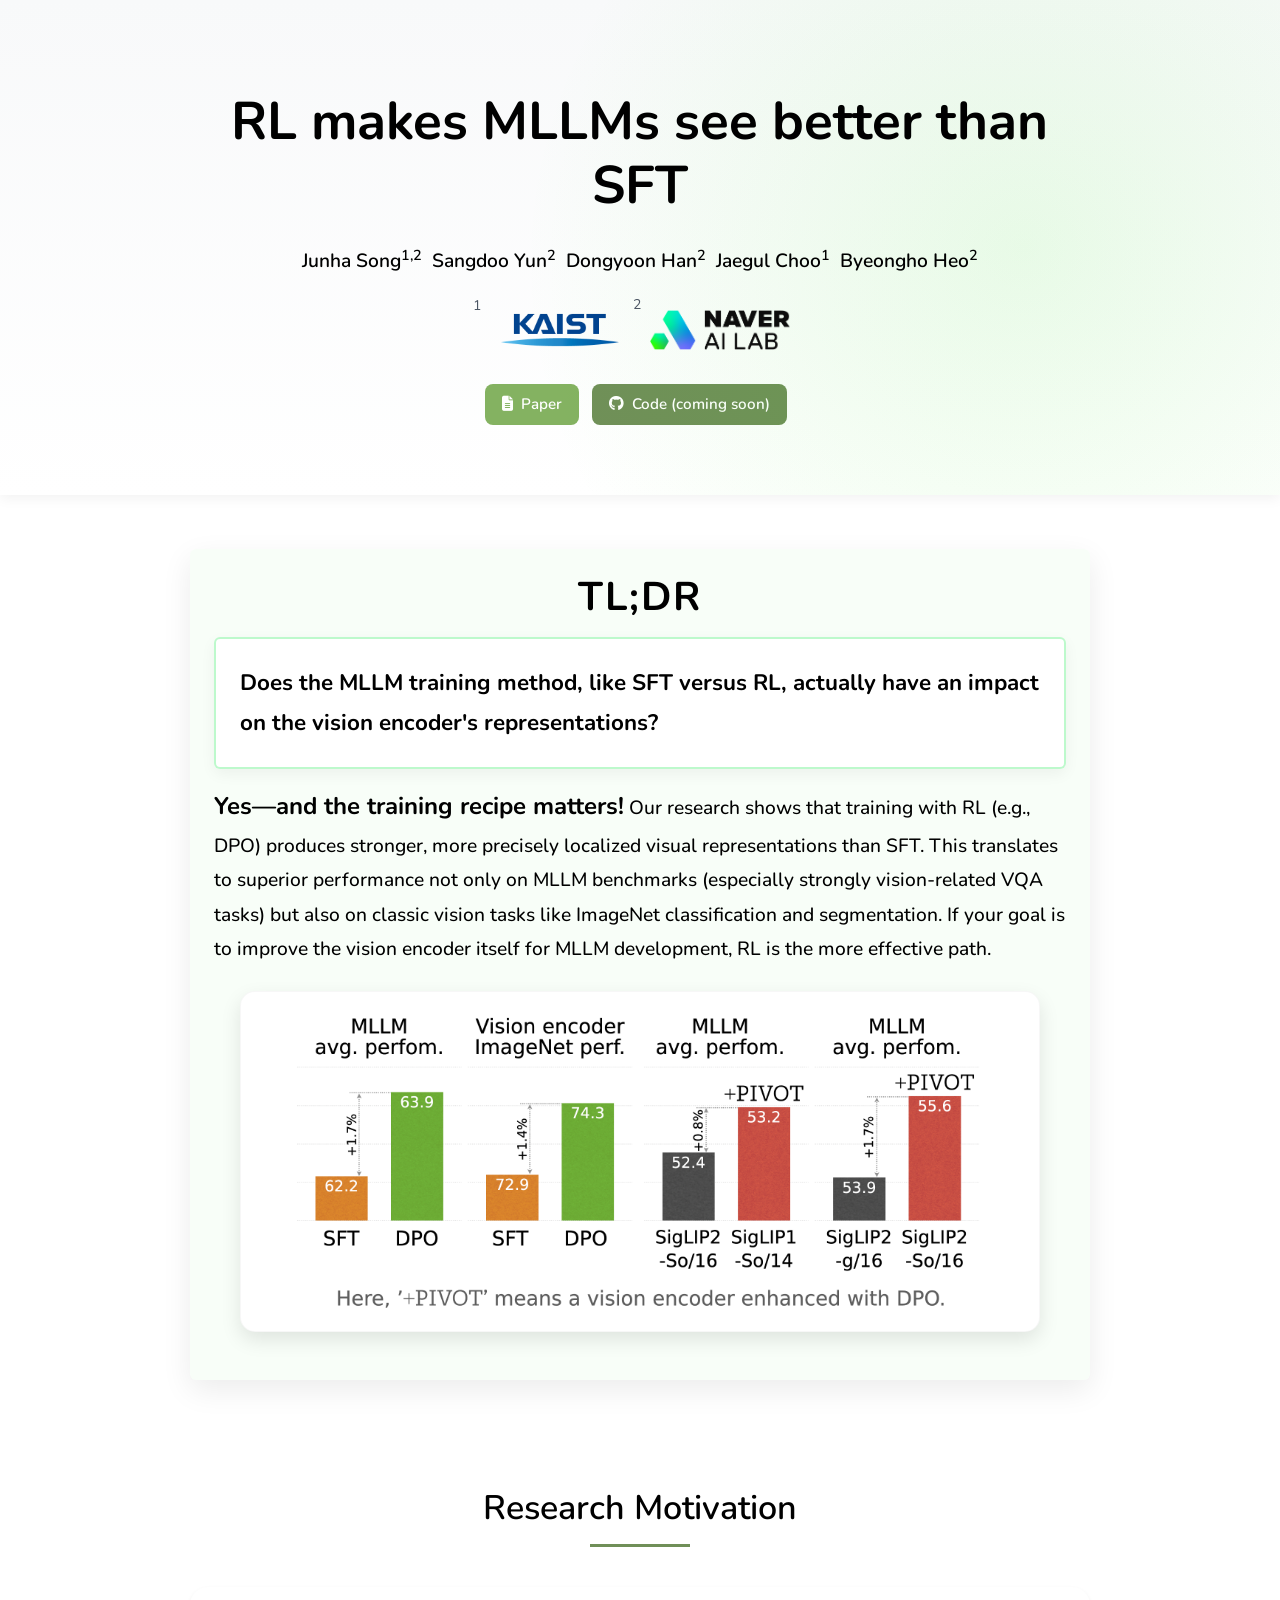
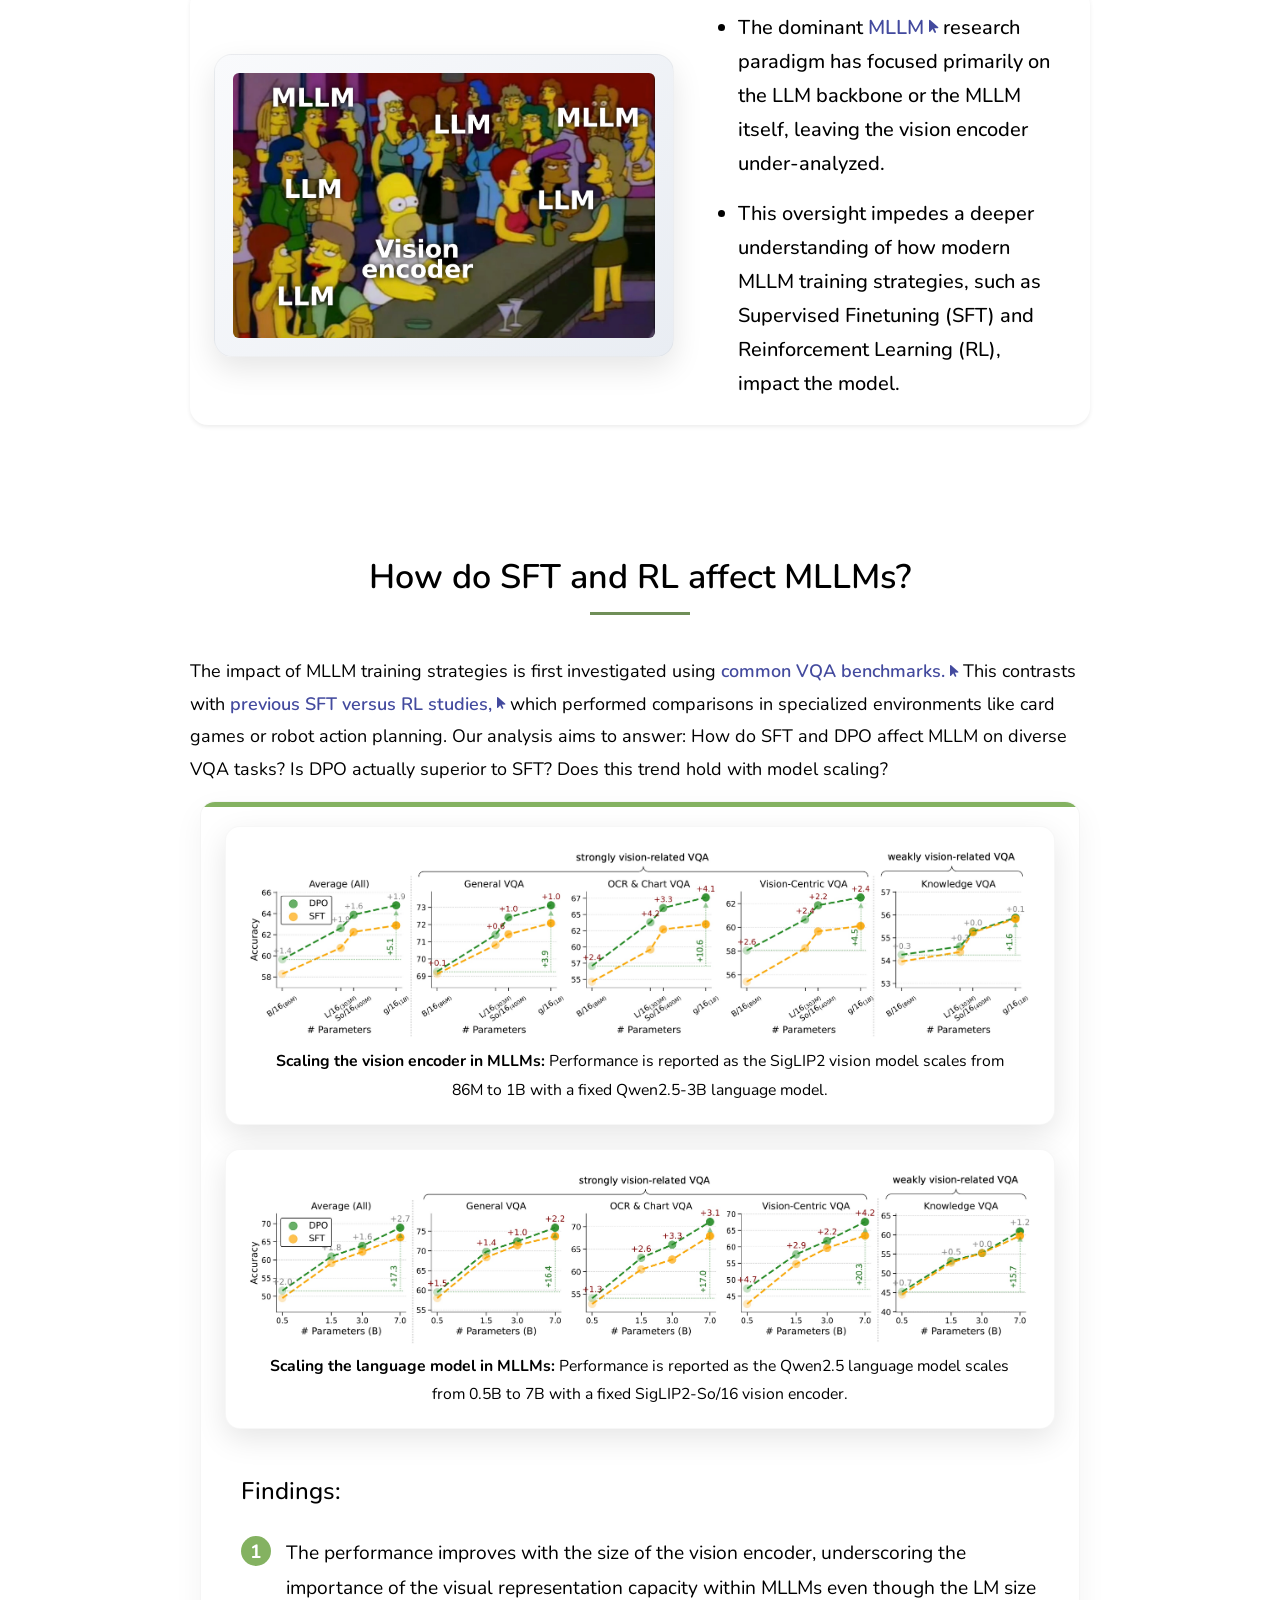
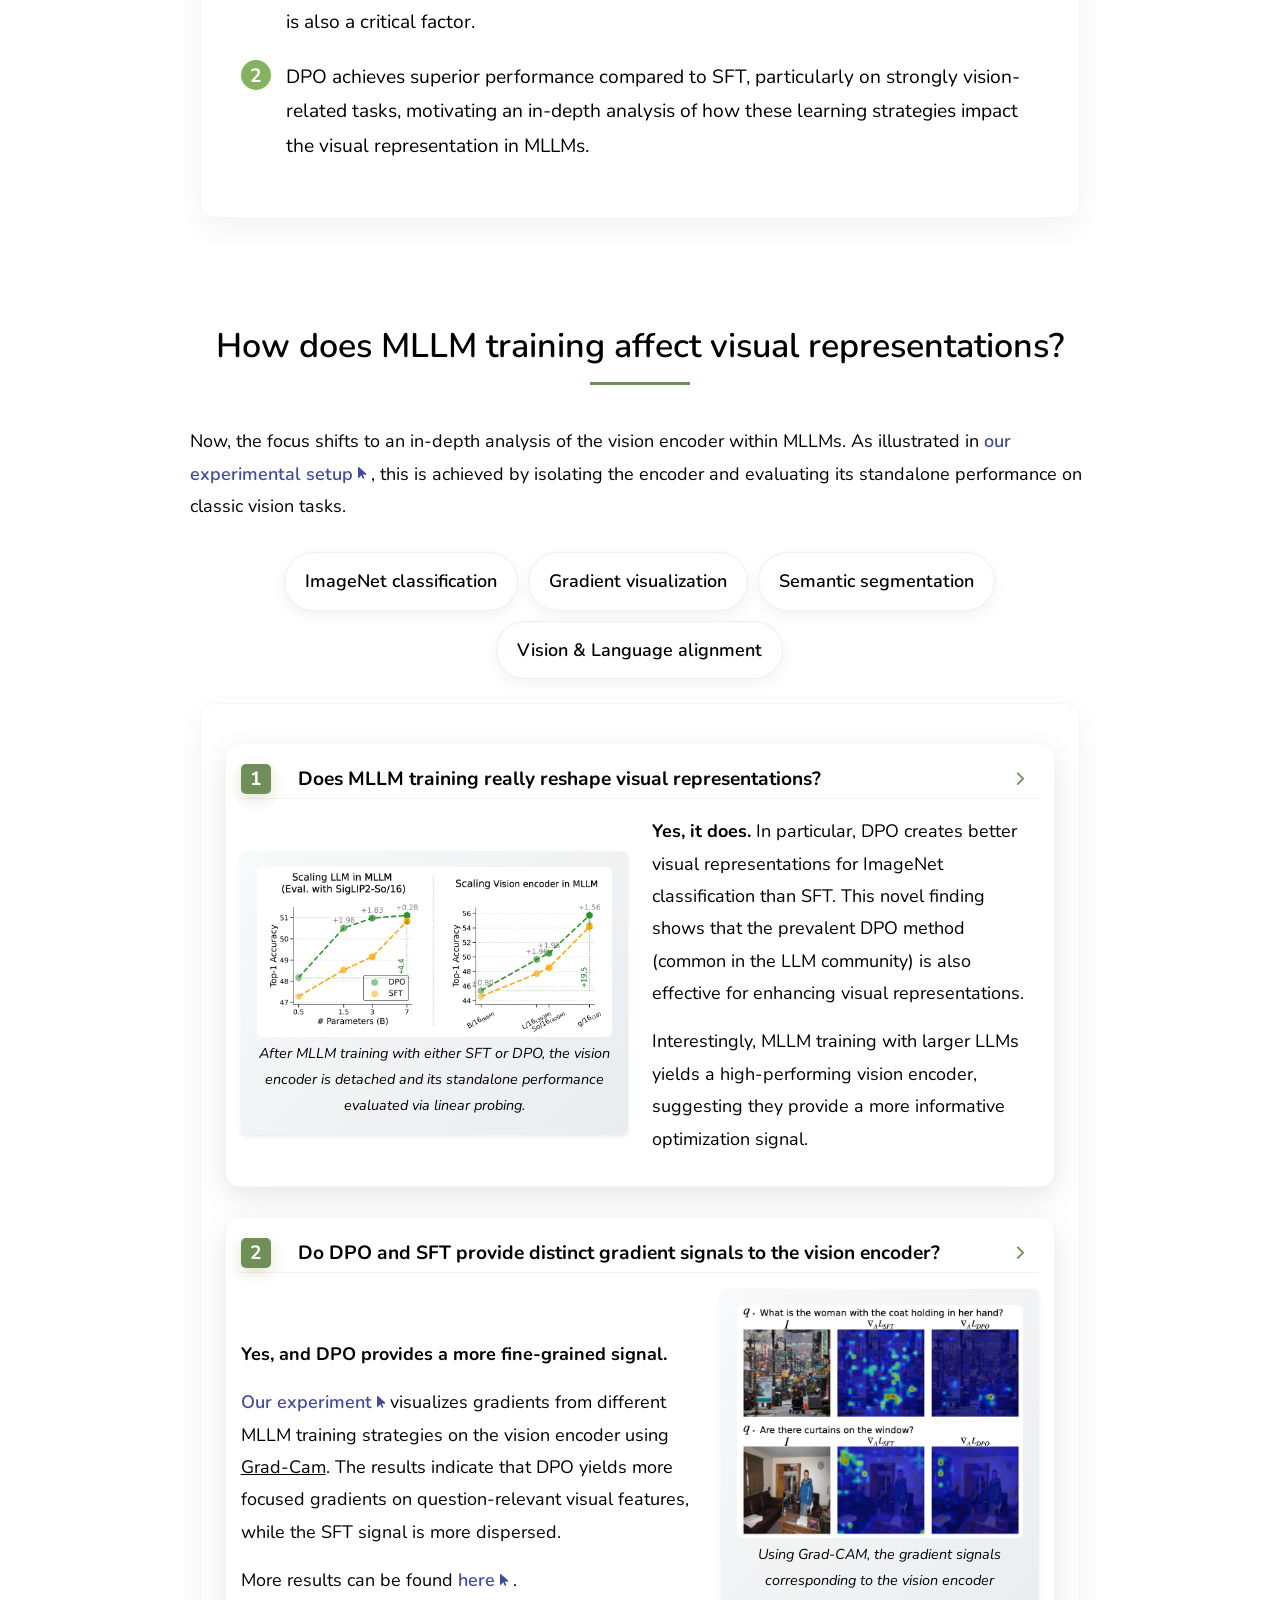
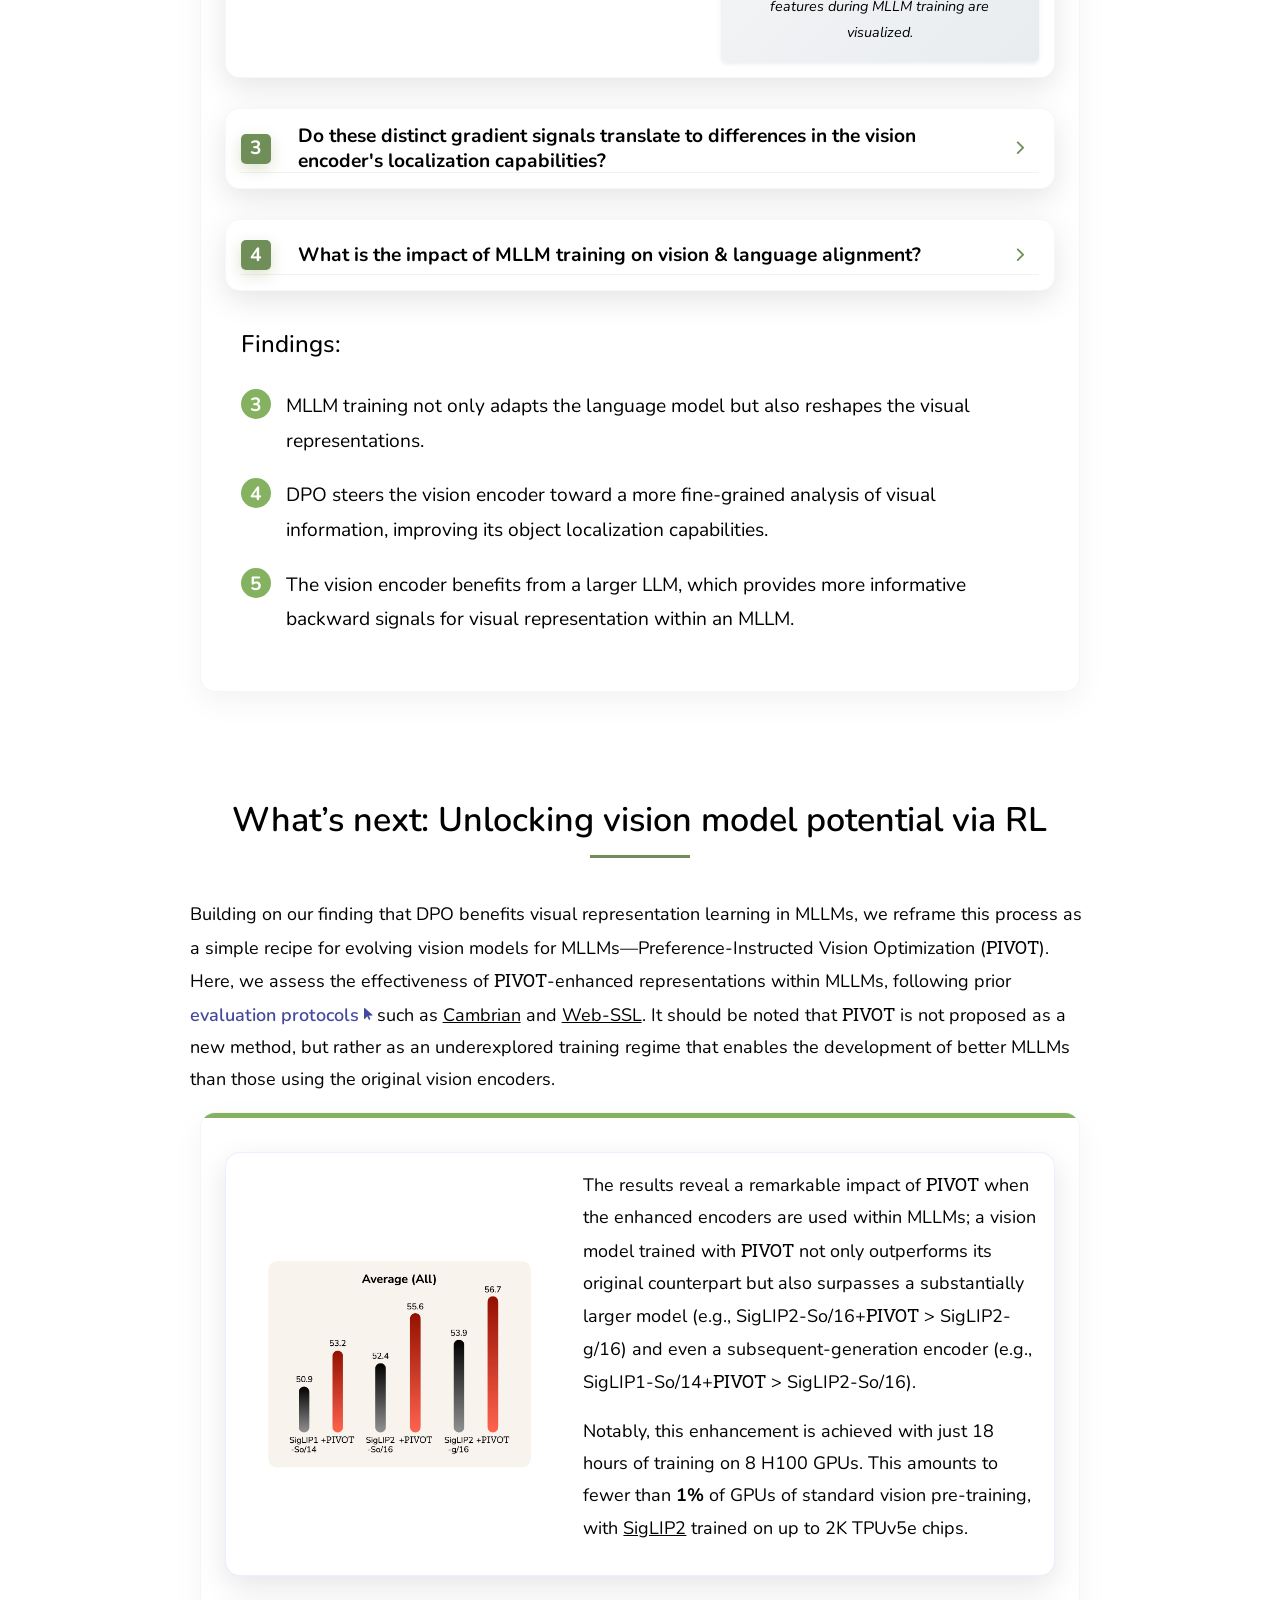
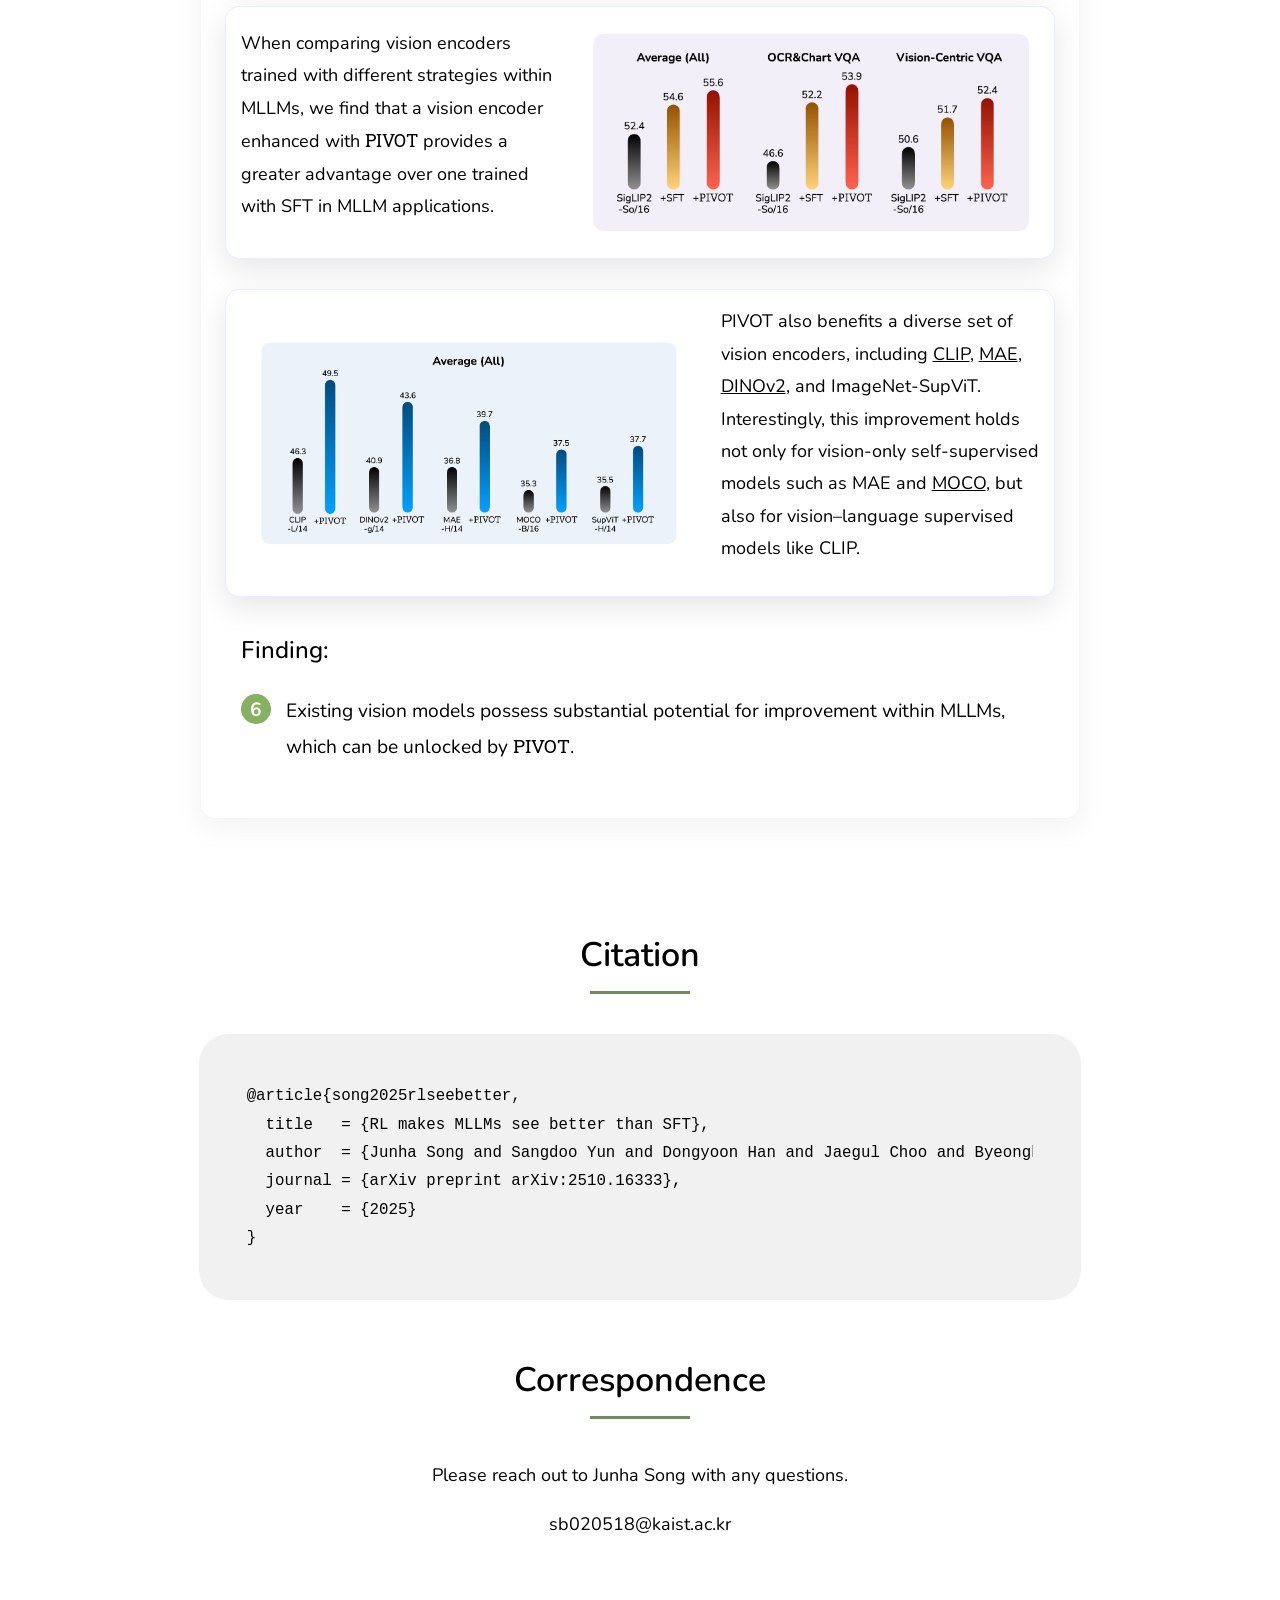
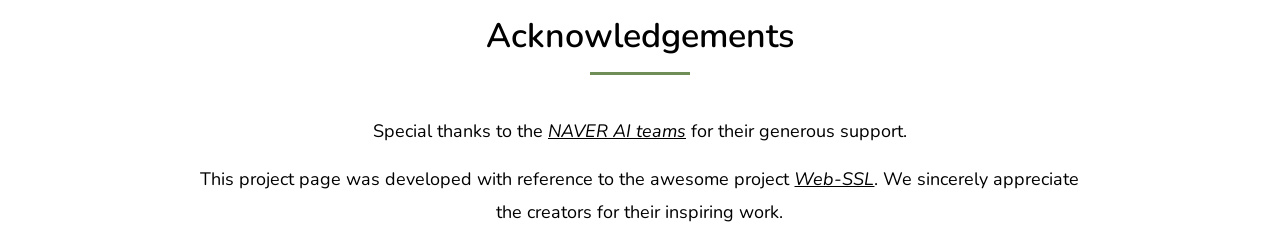
==== index.html @ eb3a2ae3 "edit tldr" ====
<!DOCTYPE html>
<html lang="en">
<head>
    <meta charset="UTF-8">
    <meta name="viewport" content="width=1200">
    <!-- For social media thumbnail preview -->
    <meta property="og:image" content="https://github.com/june-page/pivot/blob/main/assets/figures/simpsons.jpg?raw=true" />
    <title>RL makes MLLMs see better than SFT</title>
    <!-- Bootstrap CSS -->
    <!-- <link href="vendor/css/bootstrap.min.css" rel="stylesheet"> -->
    <link href="https://cdnjs.cloudflare.com/ajax/libs/bootstrap/5.3.2/css/bootstrap.min.css" rel="stylesheet">
    <!-- Font Awesome for icons -->
    <!-- <link href="vendor/css/all.min.css" rel="stylesheet"> -->
    <link href="https://cdnjs.cloudflare.com/ajax/libs/font-awesome/6.4.2/css/all.min.css" rel="stylesheet">
    <!-- Google Fonts - Nunito as Avenir Next alternative -->
    <link href="https://fonts.googleapis.com/css2?family=Nunito:wght@300;400;600;700&display=swap" rel="stylesheet">
    <link href="https://fonts.googleapis.com/css2?family=Roboto+Slab:wght@400;700&display=swap" rel="stylesheet">

    <!-- Custom CSS -->
    <link href="styles.css" rel="stylesheet">
    <link href="theme_neutral_light.css" rel="stylesheet">
    <!-- Add this line after your existing stylesheets -->
<!-- <link href="mobile-styles.css" rel="stylesheet"> -->
<link href="nav-pill-fix.css" rel="stylesheet">
</head>
<body>
    <!-- Navigation -->

<!-- @@@@@@@@@@@@@@@@@ HEAD @@@@@@@@@@@@@@@@@ -->
    <header class="header-section" id="overview">
        <div class="container">
            <div class="row">
                <div class="col-lg-11 mx-auto text-center" >
                    <h1 class="paper-title">RL makes MLLMs see better than SFT</h1>
                    <div class="author-line">
                        <span><a href="https://www.junha.page/p/about.html" class="author-link">Junha Song<sup>1,2</sup></a></span>
                        <span><a href="https://sangdooyun.github.io/" class="author-link">Sangdoo Yun<sup>2</sup></a></span>
                        <span><a href="https://sites.google.com/site/dyhan0920/" class="author-link">Dongyoon Han<sup>2</sup></a></span>
                        <span><a href="https://sites.google.com/site/jaegulchoo/" class="author-link">Jaegul Choo<sup>1</sup></a></span>
                        <span><a href="https://sites.google.com/view/byeongho-heo/home" class="author-link">Byeongho Heo<sup>2</sup></a></span>
                    </div>
                    <!-- <div class="equal-contribution mt-2">
                        <span><sup>†</sup>Project lead</span>
                        <span><sup>†</sup>Corresponding author</span>
                    </div> -->
                    <div class="institution-logos mt-4">
                        <div class="institution-logo-wrapper">
                            <img src="assets/logos/kaist.png" alt="KAIST" class="institution-logo">
                            <sup>1</sup>
                        </div>
                        <div class="institution-logo-wrapper">
                            <img src="assets/logos/naver.png" alt="NAVER AI Lav" class="institution-logo">
                            <sup>2</sup>
                        </div>
                    </div>
                    <!-- <div class="mt-4">
                    <div class="paper-subtitle">ICCV 2025 (Highlight)</div>
                    </div> -->
                    <div class="mt-4">
                        <a href="https://www.arxiv.org/abs/2510.16333/" class="btn primary-btn me-2"><i class="fas fa-file-alt me-2"></i>Paper</a>
                        <a href="https://june-page.github.io/pivot/" class="btn secondary-btn me-2"><i class="fab fa-github me-2"></i>Code (coming soon)</a>
                    </div>
                </div>
            </div>
        </div>
    </header>


    <!-- Main Content -->
    <main class="container">
        <!-- New TLDR Section -->

<!-- @@@@@@@@@@@@@@@@@ TLDR @@@@@@@@@@@@@@@@@ -->
<section class="row" id="tldr">
    <div class="col-lg-11 mx-auto">
        <div class="tldr-box p-4 rounded mb-5 mt-4" style="background-color: rgba(112, 237, 119, 0.05); box-shadow: 0 10px 30px rgba(0, 0, 0, 0.08);">
            <h2 class="mb-3 text-center" style="color: var(--primary-color); font-size: 2.5rem; font-weight: 700; text-transform: uppercase; letter-spacing: 2px;">TL;DR</h2>
                <div class="row mb-2">
                    <div class="col-md-12">
                        <div class="p-4 mb-2 rounded" style="background-color: rgba(255, 255, 255, 0.9); border: 2px solid rgba(37, 235, 86, 0.3); box-shadow: 0 5px 15px rgba(0, 0, 0, 0.05);">
                            <p class="lead fw-bold mb-0" style="color: var(--primary-color); font-size: 1.4rem; text-align: left;">
                                Does the MLLM training method, like SFT versus RL, actually have an impact on the vision encoder's representations?
                                <!-- Does MLLM training reshape the vision encoder’s representation? Which is more effective: DPO or SFT? -->
                            </p>
                        </div>
                    </div>
                </div>
                
                <div class="row mb-4">
                    <div class="col-lg-12">
                        
                        <p class="mb-4 lead" style="font-size: 1.2rem; font-weight: 500; text-align: left;"><strong>Yes—and the training recipe matters!</strong> Our research shows that training with RL (e.g., DPO) produces stronger, more precisely localized visual representations than SFT. This translates to superior performance not only on MLLM benchmarks (especially strongly vision-related VQA tasks) but also on classic vision tasks like ImageNet classification and segmentation. If your goal is to improve the vision encoder itself for MLLM development, RL is the more effective path.</p>
                        <div class="figure-container mb-0 mx-auto" style="box-shadow: 0 8px 20px rgba(0, 0, 0, 0.1); max-width: 800px;">
                            <img src="assets/figures/tldr.png" alt="rl-makes-mllms-see-better" class="img-fluid rounded">
                        </div>
                    </div>
                </div>
            </div>
        </div>
    </div>
</section>

        


<!-- @@@@@@@@@@@@@@@@@ Motivation @@@@@@@@@@@@@@@@@ -->
<section class="row" id="approach">
    <div class="col-lg-11 mx-auto">
        <h2 class="section-title">Research Motivation</h2>
        <!-- RL vs. SFT in MLLMs & <i>Vision Encoder</i> -->
        
        <div class="row mb-5">
            <div class="col-12 mb-4">
                <div class="card h-100 border-0 shadow-sm motivation-card">
                    <div class="card-body p-4">
                        <div class="motivation-content">
                            <div class="motivation-figure mb-4 mb-md-0">
                                <div class="figure-container gradient-figure">
                                    <img src="assets/figures/simpsons.jpg" alt="SFT vs RL illustration" class="img-fluid rounded">
                                </div>
                            </div>
                            <div class="motivation-text">
                                <ul class="motivation-list mb-0">
                                    <li>The dominant 
                                        <span class="study-highlight">
                                        MLLM
                                        <i class="fa-solid fa-arrow-pointer fa-xs"></i><span class="study-hover-image">
                                            <img src="assets/figures/mllm.png" alt="architecture of mllm">
                                        </span>
                                    </span> 
                                        research paradigm has focused primarily on the LLM backbone or the MLLM itself, leaving the vision encoder under-analyzed.</li>
                                    <li>This oversight impedes a deeper understanding of how modern MLLM training strategies, such as Supervised Finetuning (SFT) and Reinforcement Learning (RL), impact the model.</li>
                                </ul>
                            </div>
                        </div>
                    </div>
                </div>
            </div>
        </div>

    </div>
</section>



<!-- @@@@@@@@@@@@@@@@@ MLLM on SFT and RL @@@@@@@@@@@@@@@@@ -->
<section id="mllm-scaling-experiments">
    <div class="row">
        <div class="col-lg-11 mx-auto">
            <h2 class="section-title">How do SFT and RL affect MLLMs?</h2>
            <p>
                The impact of MLLM training strategies is first investigated using 
                <span class="study-highlight">
                    common VQA benchmarks.
                    <i class="fa-solid fa-arrow-pointer fa-xs"></i><span class="study-hover-image">
                        <img src="assets/figures/benchmarks.jpg" alt="SFT vs RL comparison graphic">
                    </span>
                </span>
                This contrasts with
                <span class="study-highlight">
                    previous SFT versus RL studies,
                    <i class="fa-solid fa-arrow-pointer fa-xs"></i><span class="study-hover-image">
                        <img src="assets/figures/mllm-works.jpg" alt="SFT vs RL comparison graphic">
                    </span>
                </span>
                which performed comparisons in specialized environments like card games or robot action planning.
                Our analysis aims to answer: How do SFT and DPO affect MLLM on diverse VQA tasks? Is DPO actually superior to SFT? Does this trend hold with model scaling?
            </p>

            
            <div class="row mb-5">
                <div class="col-lg-12">
                    <div class="scaling-card mllm-scaling p-4">
                        <div class="row">
                            <div class="col-12 mb-4">
                                <div class="figure-container">
                                    <img src="assets/figures/scaling_mllm_vit.jpeg" alt="vit scaling visualization" class="img-fluid" style="width: 100%; max-width: 1200px; margin: 0 auto; display: block;">
                                    <div class="figure-caption text-center mt-2">
                                        <strong>Scaling the vision encoder in MLLMs:</strong> Performance is reported as the SigLIP2 vision model scales from 86M to 1B with a fixed Qwen2.5-3B language model.
                                    </div>
                                </div>
                            </div>
                            <div class="col-12 mb-4">
                                <div class="figure-container">
                                    <img src="assets/figures/scaling_mllm_lm.jpeg" alt="Model scaling visualization" class="img-fluid" style="width: 100%; max-width: 1200px; margin: 0 auto; display: block;">
                                    <div class="figure-caption text-center mt-2">
                                        <strong>Scaling the language model in MLLMs:</strong> Performance is reported as the Qwen2.5 language model scales from 0.5B to 7B with a fixed SigLIP2-So/16 vision encoder.
                                    </div>
                                </div>
                            </div>
                            <div class="col-md-12">
                                <div class="px-3">
                                    <h4 class="mt-4 mb-3" style="color: var(--secondary-color);">Findings:</h4>
                                    <ul class="findings-list">
                                        <li class="finding-item">The performance improves with the size of the vision encoder, underscoring the importance of the visual representation capacity within MLLMs even though the LM size is also a critical factor.</li>
                                        <li class="finding-item">DPO achieves superior performance compared to SFT, particularly on strongly vision-related tasks, motivating an in-depth analysis of how these learning strategies impact the visual representation in MLLMs.</li>
                                    </ul>
                                </div>
                            </div>
                        </div>
                    </div>
                </div>
            </div>
            
        </div>
    </div>
</section>


<!-- @@@@@@@@@@@@@@@@@ Vision on SFT and RL @@@@@@@@@@@@@@@@@ -->
 <script src="question-toggle.js"></script>
<section id="vision-experiments">
    <div class="row">
        <div class="col-lg-11 mx-auto mb-5">
            <h2 class="section-title">How does MLLM training affect visual representations?</h2>
            <p>
                Now, the focus shifts to an in-depth analysis of the vision encoder within MLLMs. As illustrated in
                <span class="study-highlight">
                    our experimental setup
                    <i class="fa-solid fa-arrow-pointer fa-xs"></i><span class="study-hover-image">
                        <img src="assets/figures/vision_eval.png" alt="SFT vs RL comparison graphic">
                    </span>
                </span>
                , this is achieved by isolating the encoder and evaluating its standalone performance on classic vision tasks.
            </p>

            <div class="custom-nav-pills mb-4">
                <a class="nav-link" href="index.html#imagenet">ImageNet classification</a>
                <a class="nav-link" href="index.html#gradcam">Gradient visualization</a>
                <a class="nav-link" href="index.html#segmentation">Semantic segmentation</a>
                <a class="nav-link" href="index.html#platonic">Vision & Language alignment</a>
            </div>

            <div class="scaling-card vision-anlaysis p-4">
                <div class="row">

                    <!-- 1. ImageNet -->
                    <div class="col-12 mb-0">
                        <div id="imagenet" class="research-question">
                            <div class="question-header">
                                <div class="question-number">1</div>
                                <h3 class="question-title">Does MLLM training really reshape visual representations?</h3>
                                <button class="question-toggle" type="button" aria-expanded="false">
                                <i class="fas fa-chevron-right" aria-hidden="true"></i>
                                </button>
                            </div>
                            <div class="question-content" id="imagenet-content" hidden>
                                <div class="row align-items-center">
                                    <div class="col-md-6">
                                        <div class="p-3 rounded shadow-sm" style="background: linear-gradient(135deg, #f8f9fa, #e9ecef);">
                                            <img src="assets/figures/imagenet.png" alt="ImageNet performance" class="img-fluid rounded">
                                            <p class="text-center mt-1 mb-0" style="font-size: 0.9rem; font-style: italic;">After MLLM training with either SFT or DPO, the vision encoder is detached and its standalone performance evaluated via linear probing.</p>
                                        </div>
                                    </div>
                                    <div class="col-md-6">
                                        <p><strong>Yes, it does.</strong> In particular, DPO creates better visual representations for ImageNet classification than SFT.
                                        This novel finding shows that the prevalent DPO method (common in the LLM community) is also effective for enhancing visual representations.</p>
                                        <p>Interestingly, MLLM training with larger LLMs yields a high-performing vision encoder, suggesting they provide a more informative optimization signal.</p>
                                    </div>
                                </div>
                            </div>
                        </div>
                    </div>

                    <!-- 2. GradCam -->
                    <div class="col-12 mb-0">
                        <div id="gradcam" class="research-question">
                            <div class="question-header">
                                <div class="question-number">2</div>
                                <h3 class="question-title">Do DPO and SFT provide distinct gradient signals to the vision encoder?</h3>
                                <button class="question-toggle" type="button" aria-expanded="false">
                                <i class="fas fa-chevron-right" aria-hidden="true"></i>
                                </button>
                            </div>
                            <div class="question-content" id="imagenet-content" hidden>
                                <div class="row align-items-center">
                                    <div class="col-md-7">
                                        <p><strong>Yes, and DPO provides a more fine-grained signal. </strong></p>
                                        <p>
                                            <span class="study-highlight">
                                                Our experiment 
                                                <i class="fa-solid fa-arrow-pointer fa-xs"></i><span class="study-hover-image">
                                                    <img src="assets/figures/gradcam.jpeg" alt="gradcam setup">
                                                </span>
                                            </span>
                                            visualizes gradients from different MLLM training strategies on the vision encoder using <a href="https://arxiv.org/abs/1610.02391" target="_blank" rel="noopener noreferrer">Grad-Cam</a>. 
                                            The results indicate that DPO yields more focused gradients on question-relevant visual features, while the SFT signal is more dispersed. 
                                        </p>
                                        <p>
                                            More results can be found
                                            <span class="study-highlight">
                                                here
                                                <i class="fa-solid fa-arrow-pointer fa-xs"></i><span class="study-hover-image">
                                                    <img src="assets/figures/gradcam-add.jpeg" alt="gradcam visual 2">
                                                </span>
                                            </span>
                                            .
                                        </p> 
                                    </div>
                                    <div class="col-md-5">
                                        <div class="p-3 rounded shadow-sm" style="background: linear-gradient(135deg, #f8f9fa, #e9ecef);">
                                            <img src="assets/figures/gradcam-main.jpeg" alt="gradient visual" class="img-fluid rounded" >
                                            <p class="text-center mt-1 mb-0" style="font-size: 0.9rem; font-style: italic;">Using Grad-CAM, the gradient signals corresponding to the vision encoder features during MLLM training are visualized.</p>
                                        </div>
                                    </div>
                                </div>
                            </div>
                        </div>
                    </div>

                    <!-- 3. Segmentation -->
                    <div class="col-12 mb-0">
                        <div id="segmentation" class="research-question">
                            <div class="question-header">
                                <div class="question-number">3</div>
                                <h3 class="question-title">Do these distinct gradient signals translate to differences in the vision encoder's localization capabilities?</h3>
                                <button class="question-toggle" type="button" aria-expanded="false">
                                <i class="fas fa-chevron-right" aria-hidden="true"></i>
                                </button>
                            </div>
                            <div class="question-content" id="imagenet-content" hidden>
                                <div class="row align-items-center">
                                    <div class="col-md-6 mt-1">
                                        <div class="p-3 rounded shadow-sm" style="background: linear-gradient(135deg, #f8f9fa, #e9ecef);">
                                            <img src="assets/figures/segmen-quan.jpeg" alt="segmentation quantitative" class="img-fluid rounded">
                                            <p class="text-center mt-1 mb-0" style="font-size: 0.9rem; font-style: italic;">Segmentation performance is evaluated via MLP probing on vision encoders trained with a Qwen2.5-1.5B LLM head.</p>
                                        </div>
                                    </div>
                                    <div class="col-md-6">
                                        <p>Vision encoders trained with DPO and SFT show distinct localization behaviors. Notably, DPO-tuned encoders produce segmentation maps that align more closely with the ground truth.</p>
                                        <p>
                                            <span class="study-highlight">
                                                Here
                                                <i class="fa-solid fa-arrow-pointer fa-xs"></i><span class="study-hover-image">
                                                    <img src="assets/figures/segmen-qual-add.jpeg" alt="segmentation qualitative-2">
                                                </span>
                                            </span>
                                            are more qualitative results.</p>
                                    </div>
                                    <div class="col-md-12 mt-3">
                                        <div class="p-3 rounded shadow-sm" style="background: linear-gradient(135deg, #f8f9fa, #e9ecef);">
                                            <img src="assets/figures/segmen-qual.jpeg" alt="segmentation qualitative" class="img-fluid rounded">
                                            <p class="text-center mt-1 mb-0" style="font-size: 0.9rem; font-style: italic;">Results from segmentation probing on the CLIP-L/14 336px encoder, which was trained with SFT and DPO within MLLMs, are visualized.</p>
                                        </div>
                                    </div>
                                </div>
                            </div>
                        </div>
                    </div>

                    <!-- 4. Platonic -->
                    <div class="col-12 mb-0">
                        <div id="platonic" class="research-question">
                            <div class="question-header">
                                <div class="question-number">4</div>
                                <h3 class="question-title">What is the impact of MLLM training on vision & language alignment?</h3>
                                <button class="question-toggle" type="button" aria-expanded="false">
                                <i class="fas fa-chevron-right" aria-hidden="true"></i>
                                </button>
                            </div>
                            <div class="question-content" id="imagenet-content" hidden>
                                <div class="row align-items-center">
                                    <div class="col-md-7">
                                        <p>We compute vision–language alignment motivated by the Platonic Representational Hypothesis. The results show that DPO-trained vision encoders achieve stronger alignment scores compared to those trained with SFT.</p>
                                        <p>Moreover, pairing with a larger LLM consistently leads to higher alignment scores, supporting our hypothesis that larger LLMs provide more useful training signals to the vision encoder.</p>
                                    </div>
                                    <div class="col-md-5">
                                        <div class="p-3 rounded shadow-sm" style="background: linear-gradient(135deg, #f8f9fa, #e9ecef);">
                                            <img src="assets/figures/platonic.jpeg" alt="platonic" class="img-fluid rounded">
                                            <p class="text-center mt-1 mb-0" style="font-size: 0.9rem; font-style: italic;">Platonic representational alignment is measured between reference LLMs and the vision encoders of MLLMs trained with Qwen2.5 models (Y-axis: size of the Qwen2.5 model).</p>
                                        </div>
                                    </div>
                                </div>
                            </div>
                        </div>
                    </div>

                    <div class="col-md-12">
                        <div class="px-3">
                            <h4 class="mt-4 mb-3" style="color: var(--secondary-color);">Findings:</h4>
                            <ul class="findings-list">
                                <li class="finding-item">MLLM training not only adapts the language model but also reshapes the visual representations.</li>
                                <li class="finding-item">DPO steers the vision encoder toward a more fine-grained analysis of visual information, improving its object localization capabilities.</li>
                                <li class="finding-item">The vision encoder benefits from a larger LLM, which provides more informative backward signals for visual representation within an MLLM.</li>
                            </ul>
                        </div>
                    </div>
                </div>
            </div>

        </div>
    </div>
</section>

<!-- @@@@@@@@@@@@@@@@@ MLLM on SFT and RL @@@@@@@@@@@@@@@@@ -->
<section id="pivot">
    <div class="row">
        <div class="col-lg-11 mx-auto">
            <h2 class="section-title">What’s next: Unlocking vision model potential via RL</h2>
            <p>
                Building on our finding that DPO benefits visual representation learning in MLLMs, we reframe this process as a simple recipe for evolving vision models for MLLMs—Preference-Instructed Vision Optimization (<span class="pivot-font">PIVOT</span>). 
                Here, we assess the effectiveness of <span class="pivot-font">PIVOT</span>-enhanced representations within MLLMs, 
                following prior 
                <span class="study-highlight">
                    evaluation protocols
                    <i class="fa-solid fa-arrow-pointer fa-xs"></i><span class="study-hover-image">
                        <img src="assets/figures/pivot-eval.jpeg" alt="pivot evaluation">
                    </span>
                </span>
                such as 
                <a href="https://cambrian-mllm.github.io/" target="_blank" rel="noopener noreferrer">Cambrian</a> and 
                <a href="https://davidfan.io/webssl/" target="_blank" rel="noopener noreferrer">Web-SSL</a>.
                It should be noted that <span class="pivot-font">PIVOT</span> is not proposed as a new method, but rather as an underexplored training regime that enables the development of better MLLMs than those using the original vision encoders.
            </p>
            

            
            <div class="row mb-5">
                <div class="col-lg-12">
                    <div class="scaling-card mllm-scaling p-4">
                        <div class="row">
                            <div class="col-12 mb-0">
                                <div id="imagenet" class="pivot-box">
                                    <div class="pivot-box-content" id="imagenet-content">
                                        <div class="row align-items-center">
                                            <div class="col-md-5">
                                                <div class="p-4">
                                                    <img src="assets/figures/pivot-1.jpeg" alt="pivot-1" class="img-fluid rounded">
                                                </div>
                                            </div>
                                            <div class="col-md-7">
                                                <p>
                                                    The results reveal a remarkable impact of <span class="pivot-font">PIVOT</span> when the enhanced encoders are used within MLLMs; 
                                                    a vision model trained with <span class="pivot-font">PIVOT</span> not only outperforms its original counterpart but also surpasses a substantially larger model (e.g., SigLIP2-So/16+<span class="pivot-font">PIVOT</span> > SigLIP2-g/16) 
                                                    and even a subsequent-generation encoder (e.g., SigLIP1-So/14+<span class="pivot-font">PIVOT</span> > SigLIP2-So/16). 
                                                </p>
                                                <p>
                                                    Notably, this enhancement is achieved with just 18 hours of training on 8 H100 GPUs. This amounts to fewer than <strong>1%</strong> of GPUs of standard vision pre-training, with 
                                                    <a href="https://arxiv.org/abs/2502.14786/" target="_blank" rel="noopener noreferrer">SigLIP2</a>
                                                    trained on up to 2K TPUv5e chips.
                                                </p>
                                            </div>
                                        </div>
                                    </div>
                                </div>
                            </div>
                            <div class="col-12 mb-0">
                                <div id="imagenet" class="pivot-box">
                                    <div class="pivot-box-content" id="imagenet-content">
                                        <div class="row align-items-center">
                                            <div class="col-md-5">
                                                <p>When comparing vision encoders trained with different strategies within MLLMs, we find that a vision encoder enhanced with <span class="pivot-font">PIVOT</span> provides a greater advantage over one trained with SFT in MLLM applications.</p>
                                            </div>
                                            <div class="col-md-7">
                                                <div class="p-2">
                                                    <img src="assets/figures/pivot-2.jpeg" alt="pivot-1" class="img-fluid rounded">
                                                </div>
                                            </div>
                                        </div>
                                    </div>
                                </div>
                            </div>
                            <div class="col-12 mb-0">
                                <div id="imagenet" class="pivot-box">
                                    <div class="pivot-box-content" id="imagenet-content">
                                        <div class="row align-items-center">
                                            <div class="col-md-7">
                                                <div class="p-3">
                                                    <img src="assets/figures/pivot-3.jpeg" alt="pivot-1" class="img-fluid rounded">
                                                    <!-- <p class="text-center mt-1 mb-0" style="font-size: 0.9rem; font-style: italic;">After MLLM training with either SFT or DPO, the vision encoder is detached and its standalone performance evaluated via linear probing.</p> -->
                                                </div>
                                            </div>
                                            <div class="col-md-5">
                                                <p>
                                                    PIVOT also benefits a diverse set of vision encoders, including 
                                                    <a href="https://arxiv.org/abs/2103.00020" target="_blank" rel="noopener noreferrer">CLIP</a>, 
                                                    <a href="https://arxiv.org/abs/2111.06377" target="_blank" rel="noopener noreferrer">MAE</a>, 
                                                    <a href="https://arxiv.org/abs/2304.07193" target="_blank" rel="noopener noreferrer">DINOv2</a>, and ImageNet-SupViT. 
                                                    Interestingly, this improvement holds not only for vision-only self-supervised models such as MAE and 
                                                    <a href="https://arxiv.org/abs/1911.05722" target="_blank" rel="noopener noreferrer">MOCO</a>,
                                                    but also for vision–language supervised models like CLIP.
                                                </p>
                                            </div>
                                        </div>
                                    </div>
                                </div>
                            </div>
                            <div class="col-md-12">
                                <div class="px-3">
                                    <h4 class="mt-4 mb-3" style="color: var(--secondary-color);">Finding:</h4>
                                    <ul class="findings-list">
                                        <li class="finding-item">Existing vision models possess substantial potential for improvement within MLLMs, which can be unlocked by <span class="pivot-font">PIVOT</span>.</li>
                                    </ul>
                                </div>
                            </div>
                        </div>
                    </div>
                </div>
            </div>
            
        </div>
    </div>
</section>


<!-- @@@@@@@@@@@@@@@@@ Citation @@@@@@@@@@@@@@@@@ -->
<section id="citation" class="mt-2">
  <div class="row">
    <div class="col-lg-10 mx-auto">
      <h2 class="section-title">Citation</h2>
<div class="citation-box p-5" style="border-radius: 30px;">
<pre style="margin-bottom:0;"><code>@article{song2025rlseebetter,
  title   = {RL makes MLLMs see better than SFT},
  author  = {Junha Song and Sangdoo Yun and Dongyoon Han and Jaegul Choo and Byeongho Heo},
  journal = {arXiv preprint arXiv:2510.16333},
  year    = {2025}
}</code></pre>
</div>
    </div>
  </div>
</section>



<!-- @@@@@@@@@@@@@@@@@ Correspondence @@@@@@@@@@@@@@@@@ -->
<section>
    <div class="row">
        <div class="col-lg-11 mx-auto text-center">
            <h2 class="section-title">Correspondence</h2>
            <p>Please reach out to Junha Song with any questions.</p>
            <p>sb020518@kaist.ac.kr</p>
        </div>
    </div>
</section>

<section>
    <div class="row">
        <div class="col-lg-11 mx-auto text-center">
            <h2 class="section-title">Acknowledgements</h2>
            <p>Special thanks to the 
                <a href="https://naver-career.gitbook.io/en/teams/clova-cic/ai-lab" target="_blank" rel="noopener noreferrer"><em>NAVER AI teams</em></a>
                for their generous support.
            </p>  
            <p>
                This project page was developed with reference to the awesome project
                <a href="https://davidfan.io/webssl/" target="_blank" rel="noopener noreferrer"><em>Web-SSL</em></a>.
                We sincerely appreciate the creators for their inspiring work.
              </p>
        </div>
    </div>
</section>







<style>
    .question-header {
        position: relative;
        display: flex;
        align-items: center;
        transition: all 0.3s ease;
    }
    
    .question-header:hover {
        background-color: rgba(37, 235, 86, 0.05);
    }
    
    .question-header .fas {
        transition: transform 0.3s ease;
    }
    
    .question-header[aria-expanded="false"] .fas {
        transform: rotate(-90deg);
    }
    
    .collapse:not(.show) {
        display: none;
    }
    
    .collapse.show {
        display: block;
    }
    
    /* Style for the collapse/expand indicator */
    .ms-auto {
        margin-left: auto !important;
        font-size: 1.2rem;
        padding: 0 10px;
        color: var(--primary-color);
    }
    
    /* Add a subtle visual indicator of collapsiblility */
    .question-header::after {
        content: "";
        position: absolute;
        bottom: 0;
        left: 0;
        right: 0;
        height: 1px;
        background: rgba(0,0,0,0.05);
    }
    </style>
    
    <!-- JavaScript for Question Navigation and Toggle -->
    


    <!-- Bootstrap JS -->
    <script src="https://cdnjs.cloudflare.com/ajax/libs/bootstrap/5.3.2/js/bootstrap.bundle.min.js" type="694a1905905191b476322b11-text/javascript"></script>
    <script type="694a1905905191b476322b11-text/javascript">
        // Select all navigation links in your custom nav pills container
        const navLinks = document.querySelectorAll('.custom-nav-pills a.nav-link');
        
        navLinks.forEach(link => {
            link.addEventListener('click', function (e) {
            // Optionally prevent default if you don't want the page jump
            // e.preventDefault();
        
            // Remove the active class from all links
            navLinks.forEach(btn => btn.classList.remove('active'));
        
            // Add the active class to the clicked link
            this.classList.add('active');
            });
        });

        document.addEventListener('DOMContentLoaded', function() {
        // Handle question navigation
        const navLinks = document.querySelectorAll('.custom-nav-pills a.nav-link');
        
        navLinks.forEach(link => {
            link.addEventListener('click', function(e) {
                // Remove the active class from all links
                navLinks.forEach(btn => btn.classList.remove('active'));
                
                // Add the active class to the clicked link
                this.classList.add('active');
                
                // Optionally expand the target question if it's collapsed
                const targetId = this.getAttribute('href');
                const targetCollapse = document.querySelector(targetId + ' .collapse');
                if (targetCollapse && !targetCollapse.classList.contains('show')) {
                    const headerButton = document.querySelector(targetId + ' .question-header');
                    headerButton.click();
                }
            });
        });
        
        // Update chevron icon when collapse state changes
        const collapseElements = document.querySelectorAll('.collapse');
        
        collapseElements.forEach(collapseEl => {
            collapseEl.addEventListener('shown.bs.collapse', function() {
                const headerIcon = this.previousElementSibling.querySelector('.fas');
                headerIcon.style.transform = 'rotate(0deg)';
            });
            
            collapseEl.addEventListener('hidden.bs.collapse', function() {
                const headerIcon = this.previousElementSibling.querySelector('.fas');
                headerIcon.style.transform = 'rotate(-90deg)';
            });
        });
    });
    </script>
<script src="../cdn-cgi/scripts/7d0fa10a/cloudflare-static/rocket-loader.min.js" data-cf-settings="694a1905905191b476322b11-|49" defer></script></body>
</html>
---- styles.css ----
/* Theme Variables */
/* Theme Variables */
:root {
    --primary-color: #84B261;       /* Deep Blue */
    --secondary-color: #708F58;     /* Forest Green */
    --accent-color: #6366F1;        /* Indigo */
    --light-color: #FFFFFF;         /* Pure White */
    --dark-color: #000000;          /* Deep Charcoal */
    --text-color: #000000;          /* Medium Gray */         /* Medium Gray */
    --background-color: #FFFFFF;    /* White Background */
    --card-background: #FFFFFF;
    --header-gradient: linear-gradient(135deg, #EBF3FA 0%, #FFFFFF 100%);
    --footer-gradient: linear-gradient(to right, #1F2937, #84B261);
    --nav-gradient: linear-gradient(90deg, #1F2937 0%, #2D5F8B 100%);
    --header-text-color: #333333;
    --footer-text-color: #ffffff;
    --font-family: 'Nunito', 'Avenir Next', 'Segoe UI', sans-serif;
    --link-color: #2D5F8B;
}

/* Note: This only contains the color variables. The rest of the CSS file would remain unchanged. */

/* Font Settings */
body {
    font-family: var(--font-family);
    line-height: 1.8;
    font-size: 18px;
    background-color: var(--background-color);
    color: var(--text-color);
    transition: all 0.3s ease;
    scroll-behavior: smooth;
    counter-reset: finding-number;
}

/* Element Styles */
.header-section {
    background: var(--header-gradient);
    padding: 90px 0 70px 0;
    margin-bottom: 30px;
    color: var(--header-text-color);
    box-shadow: 0 4px 12px rgba(0, 0, 0, 0.05);
    position: relative;
    overflow: hidden;
}

.header-section::before {
    content: "";
    position: absolute;
    top: -50%;
    right: -20%;
    width: 80%;
    height: 200%;
    background: radial-gradient(ellipse at center, rgba(57, 235, 37, 0.1) 0%, rgba(255, 255, 255, 0) 70%);
    transform: rotate(-30deg);
    z-index: 0;
    pointer-events: none;
}

.navbar {
    background: var(--nav-gradient);
    box-shadow: 0 2px 10px rgba(0, 0, 0, 0.1);
    padding: 15px 0; 
}

.navbar .nav-link {
    color: var(--light-color) !important; /* Force white color */
    font-weight: 600;
    padding: 10px 15px;
    margin: 0 2px;
    border-radius: 5px;
    transition: all 0.2s ease;
}

/* Ensure the navbar brand (Web-SSL) is also white */
.navbar-brand {
    color: var(--light-color) !important;
    font-weight: 700;
    font-size: 1.5rem;
}

/* Make sure the hover state maintains white text */
.navbar .nav-link:hover {
    background-color: rgba(255, 255, 255, 0.1);
    transform: translateY(-2px);
    color: var(--light-color) !important;
}

/* For active nav items */
.navbar .nav-link.active {
    color: var(--light-color) !important;
    background-color: rgba(255, 255, 255, 0.15);
}

/* Paper title */
.paper-title {
    font-weight: 700;
    font-size: 53px;
    margin-bottom: 20px;
    position: relative;
    z-index: 1;
    /* background: linear-gradient(90deg, var(--primary-color), var(--secondary-color)); */
    -webkit-background-clip: text;
    /* -webkit-text-fill-color: transparent; */
    display: inline-block;
}

.paper-subtitle {
    font-weight: 400;
    font-size: 26px;
    margin-bottom: 30px;
    position: relative;
    z-index: 1;
}

/* Author styles */
.author-line {
    font-size: 1.2rem;
    font-weight: 600;
    margin: 10px 0;
    line-height: 1.5;
    display: flex;
    justify-content: center;
    flex-wrap: wrap;
    align-items: center;
    position: relative;
    z-index: 1;
}

.author-link {
    text-decoration: none;
    transition: all 0.2s ease;
    padding: 3px 5px;
    border-radius: 4px;
    color: var(--link-color);
}

.author-link:hover {
    background-color: rgba(0, 61, 124, 0.1);
    text-decoration: underline;
    transform: translateY(-2px);
}

/* Key Points Card */
.key-point-card {
    border-radius: 10px;
    overflow: hidden;
    transition: transform 0.3s ease, box-shadow 0.3s ease;
    height: 100%;
    border: none;
    box-shadow: 0 5px 15px rgba(0, 0, 0, 0.05);
    position: relative;
    z-index: 1;
}

.key-point-card:hover {
    transform: translateY(-5px);
    box-shadow: 0 10px 25px rgba(0, 0, 0, 0.1);
}

.key-point-card .card-body {
    padding: 1.5rem;
}

.key-point-card .card-title {
    color: var(--primary-color);
    font-weight: 700;
    margin-bottom: 1rem;
}

.key-point-icon {
    font-size: 2.5rem;
    color: var(--accent-color);
    margin-bottom: 15px;
}

/* Abstract */
/* .abstract { */
    /* background-color: var(--light-color); */
    /* padding: 30px; */
    /* border-radius: 15px; */
    /* margin: 40px 0; */
    /* border-left: 5px solid var(--accent-color); */
    /* box-shadow: 0 10px 25px rgba(0, 0, 0, 0.05); */
/* } */

/* Section title */
.section-title {
    margin: 60px 0 30px 0;
    font-weight: 600;
    font-size: 34px;
    color: var(--primary-color);
    padding-bottom: 10px;
    text-align: center;
    border-bottom: none;
    position: relative;
}

/* Full-width bottom border for section titles */
.section-title::after {
    content: "";
    display: block;
    width: 100px;
    height: 3px;
    background-color: var(--secondary-color);
    margin: 15px auto 0 auto;
}

.footer {
    margin-top: 100px;
    padding: 50px 0;
    background: var(--footer-gradient);
    color: var(--footer-text-color);
}

/* Figure section styles */
.figure-section {
    margin: 50px 0;
    text-align: center;
}

.figure-container {
    background-color: var(--card-background);
    padding: 20px;
    border-radius: 15px;
    box-shadow: 0 10px 30px rgba(0, 0, 0, 0.1);
    transition: transform 0.3s ease;
}

.figure-container:hover {
    transform: translateY(-5px);
}

.figure-caption {
    margin-top: 15px;
    font-size: 1.rem;
    color: var(--text-color);
    max-width: 95%;
    margin-left: auto;
    margin-right: auto;
}

/* Resources card */
.resources-card {
    height: 100%;
    transition: transform 0.3s ease;
    border-top: 4px solid var(--secondary-color);
    background-color: var(--card-background);
    border-radius: 15px;
    overflow: hidden;
    box-shadow: 0 10px 30px rgba(0, 0, 0, 0.08);
    border: none;
}

.resources-card:hover {
    transform: translateY(-5px);
    box-shadow: 0 15px 35px rgba(0, 0, 0, 0.1);
}

/* Button styles */
.primary-btn {
    background-color: var(--primary-color);
    color: white;
    border: none;
    transition: all 0.3s ease;
    padding: 12px 24px;
    font-weight: 600;
}

.primary-btn:hover {
    background-color: #1d4ed8;
    color: white;
    transform: translateY(-2px);
    box-shadow: 0 4px 8px rgba(0, 0, 0, 0.1);
}

.secondary-btn {
    background-color: var(--secondary-color);
    color: white;
    border: none;
    transition: all 0.3s ease;
    padding: 12px 24px;
    font-weight: 600;
}

.secondary-btn:hover {
    background-color: #4d6202;
    color: white;
    transform: translateY(-2px);
    box-shadow: 0 4px 8px rgba(0, 0, 0, 0.1);
}

.accent-btn {
    background-color: var(--accent-color);
    color: white;
    border: none;
    transition: all 0.3s ease;
    padding: 12px 24px;
    font-weight: 600;
}

.accent-btn:hover {
    background-color: #e08a0b;
    color: white;
    transform: translateY(-2px);
    box-shadow: 0 4px 8px rgba(0, 0, 0, 0.1);
}

.btn {
    font-size: 0.95rem;
    padding: 8px 16px;
    border-radius: 8px;
}

/* Result card */
.result-card {
    background-color: var(--card-background);
    border-radius: 15px;
    padding: 30px;
    box-shadow: 0 10px 30px rgba(0, 0, 0, 0.08);
    height: 100%;
    transition: transform 0.3s ease;
}

.result-card:hover {
    transform: translateY(-5px);
}

.result-card h4 {
    color: var(--primary-color);
    font-weight: 600;
    margin-bottom: 15px;
}

/* Equal contribution footnote */
.equal-contribution {
    font-size: 0.9rem;
    color: var(--text-color);
    margin-top: 5px;
    text-align: center;
    position: relative;
    z-index: 1;
}

/* Institution Logo Styles */
.institution-logos {
    padding: 10px 0;
    display: flex;
    justify-content: center;
    align-items: center;
    flex-wrap: nowrap;
}

/* Add this rule to ensure logos are aligned properly */
.institution-logos * {
    display: flex;
    align-items: center;
}

.institution-logo-wrapper {
    display: inline-flex;
    align-items: left;
    margin: 0 5px;
    position: relative;
}

.institution-logo-wrapper sup {
    position: absolute;
    top: -5px;
    left: -12px;
    font-size: 14px;
    color: var(--text-color);
    align-items: right;
}

.institution-logo {
    height: auto; /* Let height adjust based on width */
    width: 140px; /* Fixed width for all logos */
    max-height: 40px; /* Maximum height constraint */
    object-fit: contain; /* Ensure the logo fits within dimensions without distortion */
    vertical-align: middle;
    transition: transform 0.2s ease;
    margin: 0 5px; /* Add some horizontal spacing between logos */
}

.princeton-logo img {
    transform: scale(1.9); /* Make MIT and Princeton logos larger */
}

/* Highlight box for key findings */
.highlight-box {
    background-color: rgba(37, 99, 235, 0.05);
    border-left: 4px solid var(--primary-color);
    padding: 20px;
    margin: 30px 0;
    border-radius: 0 8px 8px 0;
}

/* Research question styles */
.research-question {
    background-color: var(--light-color);
    border-radius: 15px;
    padding: 15px;
    margin: 15px 0;
    box-shadow: 0 10px 30px rgba(0, 0, 0, 0.1);
    transition: transform 0.3s ease;
    border: 1px solid rgba(37, 99, 235, 0.1);
}

.research-question:hover {
    transform: translateY(-5px);
    box-shadow: 0 15px 30px rgba(0, 0, 0, 0.08);
}

/* Research question styles */
.pivot-box {
    background-color: var(--light-color);
    border-radius: 15px;
    padding: 15px;
    margin: 15px 0;
    box-shadow: 0 10px 30px rgba(0, 0, 0, 0.1);
    transition: transform 0.3s ease;
    border: 1px solid rgba(37, 99, 235, 0.1);
}

.pivot-box:hover {
    transform: translateY(-5px);
    box-shadow: 0 15px 30px rgba(0, 0, 0, 0.08);
}


.question-header {
  display: flex;
  align-items: center;
  gap: 12px;
  margin-bottom: 0;
  padding-bottom: 0;
  border-bottom: none;
}

/* .research-question.is-open .question-header {
  border-bottom: 1px solid rgba(0, 0, 0, 0.08);
  padding-bottom: 12px;
  margin-bottom: 12px;
} */

.question-toggle {
  margin-left: auto;
  width: 40px;
  height: 40px;
  border: none;
  border-radius: 50%;
  display: inline-flex;
  align-items: center;
  justify-content: center;
  background-color: transparent;
  color: var(--question-toggle-icon-color);
  cursor: pointer;
  transition: var(--transition);
}

.question-toggle:hover,
.question-toggle:focus-visible {
  background-color: var(--question-toggle-bg);
  outline: none;
  box-shadow: 0 0 0 2px rgba(132, 178, 97, 0.25);
}

.question-toggle i {
  font-size: 0.9rem;
  pointer-events: none;
  transition: transform 0.3s ease;
}

/* .research-question.is-open .question-toggle {
  background-color: var(--question-toggle-bg-hover);
} */

/* .research-question.is-open .question-toggle i {
  transform: rotate(90deg);
} */

.question-content {
  margin-top: 16px;
}

.pivot-box-content {
  margin-top: 0px;
}


.question-number {
    background-color: var(--secondary-color);
    color: white;
    width: 30px;
    height: 30px;
    border-radius: 5px;
    display: flex;
    align-items: center;
    justify-content: center;
    font-weight: 700;
    margin-right: 15px;
    flex-shrink: 0;
    font-size: 1.2rem;
    box-shadow: 0 5px 15px rgba(90, 115, 2, 0.2);
}

.question-title {
    color: var(--dark-color);
    font-weight: 700;
    font-size: 1.2rem;
    margin: 0;
    line-height: 1.3;
    flex: 1;
}

.question-answer {
    margin-top: 15px;
    font-size: 1.05rem;
}

/* Chart styles */
.chart-container {
    background-color: var(--light-color);
    border-radius: 15px;
    padding: 20px;
    margin: 30px 0;
    box-shadow: 0 10px 30px rgba(0, 0, 0, 0.05);
    overflow: hidden;
}

.chart-title {
    font-weight: 600;
    color: var(--primary-color);
    margin-bottom: 20px;
    text-align: center;
}

/* Scaling comparison */
.scaling-comparison {
    display: flex;
    margin: 40px 0;
    align-items: stretch;
}

.scaling-card {
    flex: 1;
    background: var(--light-color);
    border-radius: 15px;
    padding: 25px;
    margin: 0 10px;
    box-shadow: 0 10px 30px rgba(0, 0, 0, 0.05);
    transition: transform 0.3s ease;
    position: relative;
    overflow: hidden;
}

.scaling-card:hover {
    transform: translateY(-5px);
    box-shadow: 0 15px 35px rgba(0, 0, 0, 0.08);
}

.scaling-card::before {
    content: "";
    position: absolute;
    top: 0;
    left: 0;
    right: 0;
    height: 5px;
}

.mllm-scaling::before {
    background: var(--primary-color);
}

.vision-anlaysis::before {
    background: var(--background-color);
}

.scaling-title {
    font-weight: 700;
    font-size: 1.3rem;
    margin-bottom: 15px;
    color: var(--dark-color);
}

.scaling-icon {
    font-size: 2.5rem;
    margin-bottom: 15px;
}

.mllm-scaling .scaling-icon {
    color: var(--primary-color);
}

.llm-scaling .scaling-icon {
    color: var(--secondary-color);
}

/* Findings list @@@@@ version1 check box @@@@@ */ 
/* .findings-list {
    margin: 30px 0;
    padding-left: 0;
}

.findings-list .finding-item {
    margin-bottom: 20px;
    position: relative;
    padding-left: 35px;
    list-style-type: none;
}

.findings-list .finding-item::before {
    content: "✓";
    position: absolute;
    left: 0;
    top: 0;
    width: 25px;
    height: 25px;
    background-color: var(--primary-color);
    color: white;
    border-radius: 50%;
    display: flex;
    align-items: center;
    justify-content: center;
    font-size: 1.rem;
    font-weight: bold;
} */

/* Findings list @@@@@ version2 number but reset @@@@@ */ 
/* .findings-list {
    margin: 30px 0;
    padding-left: 0;
    counter-reset: finding-number; 
}

.findings-list .finding-item {
    margin-bottom: 20px;
    position: relative;
    padding-left: 35px;
    list-style-type: none;
    counter-increment: finding-number;
}

.findings-list .finding-item::before {
    content: counter(finding-number);

    position: absolute;
    left: 0;
    top: 0;
    width: 25px;
    height: 25px;
    background-color: var(--primary-color);
    color: white;
    border-radius: 50%;
    display: flex;
    align-items: center;
    justify-content: center;
    
    font-size: 0.9rem; 
    font-weight: bold;
} */

/* body {
    counter-reset: finding-number; 
} */

/* Findings list */
.findings-list {
    margin: 30px 0;
    padding-left: 0;
}

.findings-list .finding-item {
    margin-bottom: 20px;
    position: relative;
    padding-left: 45px;
    list-style-type: none;
    counter-increment: finding-number;
    font-size: 1.2rem;
}

.findings-list .finding-item::before {
    content: counter(finding-number);

    position: absolute;
    left: 0;
    top: 5;
    width: 30px;
    height: 30px;
    background-color: var(--primary-color);
    color: white;
    border-radius: 50%;
    font-size: 1.rem; 
    font-weight: bold;

    /* display: flex;
    align-items: center;
    justify-content: center; */

    text-align: center; /* 수평 중앙 정렬 (기본) */
    line-height: 32px;
    text-indent: 1.1px;
}


/* Custom table styling */
.custom-table {
    width: 100%;
    border-collapse: separate;
    border-spacing: 0;
    border-radius: 8px;
    overflow: hidden;
    box-shadow: 0 10px 30px rgba(0, 0, 0, 0.08);
    margin: 30px 0;
}

.custom-table thead th {
    background-color: var(--primary-color);
    color: white;
    padding: 15px;
    text-align: left;
    font-weight: 600;
}

.custom-table tbody tr:nth-child(even) {
    background-color: rgba(37, 99, 235, 0.05);
}

.custom-table tbody td {
    padding: 12px 15px;
    border-bottom: 1px solid #eee;
}

.custom-table tbody tr:last-child td {
    border-bottom: none;
}

/* Nav pills */
.custom-nav-pills {
    display: flex;
    justify-content: center;
    margin: 30px 0;
    flex-wrap: wrap;
    gap: 10px;
}

.custom-nav-pills .nav-link {
    background: white;
    color: var(--dark-color);
    border-radius: 50px;
    padding: 12px 20px;
    font-weight: 600;
    transition: all 0.3s ease;
    box-shadow: 0 5px 15px rgba(0, 0, 0, 0.05);
    text-decoration: none;
    border: 1px solid rgba(37, 99, 235, 0.1);
}

.custom-nav-pills .nav-link:hover {
    box-shadow: 0 10px 25px rgba(0, 0, 0, 0.1);
    transform: translateY(-2px);
}

.custom-nav-pills .nav-link.active {
    background-color: var(--primary-color);
    color: white;
}

/* Progress bars */
.progress {
    height: 15px;
    border-radius: 50px;
    margin-bottom: 10px;
    background-color: #f1f5f9;
    overflow: hidden;
}

.progress-bar {
    border-radius: 50px;
}

/* FAQ accordion */
.accordion-item {
    border: none;
    margin-bottom: 15px;
    border-radius: 15px;
    overflow: hidden;
    box-shadow: 0 5px 15px rgba(0, 0, 0, 0.05);
}

.accordion-button {
    font-weight: 600;
    padding: 20px;
    background-color: white;
    color: var(--dark-color);
}

.accordion-button:not(.collapsed) {
    background-color: var(--primary-color);
    color: white;
}

.accordion-body {
    padding: 20px;
    background-color: white;
}

/* Data table styling */
.data-table {
    width: 100%;
    border-collapse: separate;
    border-spacing: 0;
    overflow: hidden;
    border-radius: 8px;
    margin: 25px 0;
    background-color: var(--card-background);
    box-shadow: 0 5px 15px rgba(0, 0, 0, 0.05);
}

.data-table th {
    background-color: var(--primary-color);
    color: white;
    font-weight: 600;
    text-align: center;
    padding: 12px 10px;
}

.data-table td {
    padding: 10px;
    text-align: center;
    border-bottom: 1px solid #edf2f7;
}

.data-table tr:last-child td {
    border-bottom: none;
}

.data-table tr:nth-child(even) {
    background-color: rgba(37, 99, 235, 0.03);
}

.data-table .header-row {
    background-color: rgba(37, 99, 235, 0.1) !important;
    font-weight: 600;
}

.data-table .model-cell {
    text-align: left;
    font-weight: 600;
    min-width: 160px;
}

.data-table .highlight-cell {
    color: var(--primary-color);
    font-weight: 700;
}

.data-table .improvement-positive {
    color: #10b981;
    font-weight: 600;
}

.data-table .improvement-negative {
    color: #ef4444;
    font-weight: 600;
}

.data-table caption {
    caption-side: bottom;
    padding: 10px 0;
    font-size: 0.9rem;
    color: #6b7280;
}

/* Responsive adjustments */
@media (max-width: 768px) {
    .paper-title {
        font-size: 32px;
    }
    
    .paper-subtitle {
        font-size: 20px;
    }
    
    .section-title {
        font-size: 28px;
    }
    
    .scaling-comparison {
        flex-direction: column;
    }
    
    .scaling-card {
        margin: 10px 0;
    }
    
    .custom-nav-pills {
        flex-direction: column;
    }
    
    .custom-nav-pills .nav-link {
        margin: 5px 0;
        width: 100%;
        text-align: center;
    }
    
    .data-table {
        font-size: 0.85rem;
    }
    
    .data-table th,
    .data-table td {
        padding: 8px 5px;
    }
}

/* Mobile-Friendly CSS Updates - Only Applied to Mobile Devices */

/* Only apply these base styles at mobile breakpoints */
@media (max-width: 768px) {
    html {
        scroll-behavior: smooth;
    }

    body {
        font-size: 16px; /* Slightly smaller base font for mobile */
        overflow-x: hidden; /* Prevent horizontal scrolling */
    }
    
    /* Mobile-First Container */
    .container {
        padding-left: 20px;
        padding-right: 20px;
    }
    
    /* Responsive Typography */
    h1, h2, h3, h4, h5, h6 {
        word-wrap: break-word; /* Prevent text overflow */
        hyphens: auto; /* Enable hyphenation for better text wrapping */
    }
}

/* Mobile Navigation Improvements */
@media (max-width: 768px) {
    .navbar {
        padding: 10px 0;
    }
    
    .navbar-brand {
        font-size: 1.2rem; /* Smaller brand text on mobile */
    }
    
    .navbar-toggler {
        border: none;
        padding: 8px;
        margin-right: 5px;
    }
    
    .navbar-toggler:focus {
        box-shadow: none;
        outline: none;
    }
    
    .navbar-toggler-icon {
        width: 1.2em;
        height: 1.2em;
    }
}

/* Header Section Responsiveness - Mobile Only */
@media (max-width: 768px) {
    .header-section {
        padding: 60px 0 40px 0; /* Reduced padding on mobile */
    }
    
    .paper-title {
        font-size: 2rem; /* Smaller title on mobile */
        line-height: 1.2;
        margin-bottom: 15px;
    }
    
    .paper-subtitle {
        font-size: 1.2rem;
        margin-bottom: 20px;
        line-height: 1.4;
    }
    
    /* Responsive Author Line */
    .author-line {
        font-size: 0.9rem;
        gap: 8px 12px;
        flex-wrap: wrap;
        padding: 0 10px;
    }
    
    /* Institution Logos Responsive */
    .institution-logos {
        flex-wrap: wrap;
        gap: 15px;
    }
    
    .institution-logo {
        width: 100px; /* Smaller logos on mobile */
        max-height: 30px;
    }
    
    /* Responsive Action Buttons */
    .header-section .btn {
        margin-bottom: 10px;
        font-size: 0.85rem;
        padding: 8px 12px;
        width: auto;
        display: inline-block;
    }
}

/* Figure Responsiveness - Mobile Only */
@media (max-width: 768px) {
    .figure-container img {
        max-width: 100%;
        height: auto;
    }
    
    .figure-caption {
        font-size: 0.85rem;
        max-width: 100%;
    }
    
    /* Table Responsiveness */
    .data-table {
        font-size: 0.9rem; /* Increased from 0.8rem */
    }
    
    .data-table th, 
    .data-table td {
        padding: 8px 6px; /* Increased from 6px 4px */
    }
}

/* Mobile Responsiveness - Mid-range Mobile */
@media (max-width: 768px) {
    body {
        font-size: 17px; /* Increased from 15px */
    }
    
    .paper-title {
        font-size: 2rem; /* Increased from 1.8rem */
    }
    
    .paper-subtitle {
        font-size: 1.3rem; /* Increased from 1.1rem */
    }
    
    .section-title {
        font-size: 24px; /* Increased from 22px */
        margin: 35px 0 20px 0;
    }
    
    .author-line {
        font-size: 0.95rem; /* Increased from 0.85rem */
        line-height: 1.4;
    }
    
    .question-number {
        width: 32px; /* Slightly increased */
        height: 32px; /* Slightly increased */
        font-size: 1rem; /* Increased from 0.9rem */
    }
    
    .question-title {
        font-size: 1.25rem; /* Increased from 1.1rem */
    }
    
    .question-answer {
        font-size: 1.05rem; /* Increased from 0.95rem */
    }
    
    /* Better spacing for mobile */
    .row {
        margin-left: -10px;
        margin-right: -10px;
    }
    
    .col, .col-1, .col-2, .col-3, .col-4, .col-5, .col-6, .col-7, .col-8, .col-9, .col-10, .col-11, .col-12, 
    .col-sm, .col-sm-1, .col-sm-2, .col-sm-3, .col-sm-4, .col-sm-5, .col-sm-6, .col-sm-7, .col-sm-8, .col-sm-9, .col-sm-10, .col-sm-11, .col-sm-12,
    .col-md, .col-md-1, .col-md-2, .col-md-3, .col-md-4, .col-md-5, .col-md-6, .col-md-7, .col-md-8, .col-md-9, .col-md-10, .col-md-11, .col-md-12,
    .col-lg, .col-lg-1, .col-lg-2, .col-lg-3, .col-lg-4, .col-lg-5, .col-lg-6, .col-lg-7, .col-lg-8, .col-lg-9, .col-lg-10, .col-lg-11, .col-lg-12 {
        padding-left: 10px;
        padding-right: 10px;
    }
    
    /* Stack columns on mobile */
    .col-md-4, .col-md-6, .col-md-5, .col-md-7 {
        margin-bottom: 20px;
    }
    
    /* Navigation pills */
    .custom-nav-pills {
        flex-direction: column;
        gap: 5px;
        padding: 0 5px;
    }
    
    .custom-nav-pills .nav-link {
        width: 100%;
        padding: 10px 15px;
        text-align: center;
        font-size: 0.9rem;
    }
    
    /* Accordion improvements */
    .accordion-button {
        padding: 15px;
        font-size: 0.95rem;
    }
    
    .accordion-body {
        padding: 15px;
        font-size: 0.9rem;
    }
    
    /* Card improvements */
    .card {
        margin-bottom: 20px;
    }
    
    .card-body {
        padding: 15px;
    }
    
    /* Table scroll for mobile */
    .table-responsive {
        border: none;
        margin-bottom: 20px;
    }
    
    /* Fixed table header for mobile scrolling */
    .data-table thead th {
        position: sticky;
        top: 0;
        z-index: 1;
    }
    
    .data-table .model-cell {
        min-width: 120px;
    }
    
    /* Better spacing for lists */
    ul, ol {
        padding-left: 20px;
    }
    
    .findings-list .finding-item {
        padding-left: 25px;
        margin-bottom: 15px;
    }
    
    .findings-list .finding-item::before {
        width: 20px;
        height: 20px;
        font-size: 0.8rem;
    }
}

/* Small Mobile Screens */
@media (max-width: 576px) {
    body {
        font-size: 16px; /* Increased from 14px */
    }
    
    .container {
        padding-left: 15px;
        padding-right: 15px;
    }
    
    .header-section {
        padding: 40px 0 30px 0;
    }
    
    .paper-title {
        font-size: 1.8rem; /* Increased from 1.6rem */
    }
    
    .paper-subtitle {
        font-size: 1.2rem; /* Increased from 1rem */
    }
    
    .section-title {
        font-size: 22px; /* Increased from 20px */
    }
    
    .btn {
        font-size: 0.9rem; /* Increased from 0.8rem */
        padding: 8px 14px; /* Slightly increased padding */
    }
    
    /* Image scaling for very small devices */
    .figure-container {
        padding: 10px;
    }
    
    /* Better touch targets */
    .nav-link, .accordion-button {
        min-height: 44px; /* Minimum touch target size */
    }
    
    /* Further improve table readability */
    .data-table {
        font-size: 0.85rem; /* Increased from 0.75rem */
    }
    
    /* Improve code block readability */
    pre {
        padding: 10px;
        font-size: 0.85rem; /* Increased from 0.75rem */
        overflow-x: auto;
    }
    
    /* Improve footer spacing */
    footer {
        margin-top: 60px;
        padding: 30px 0;
    }
}

/* Fix for large lead text on mobile */
@media (max-width: 768px) {
    p.lead.fw-bold {
        font-size: 1.2rem !important; /* Increased from 1rem */
        line-height: 1.4;
        margin-bottom: 12px;
    }
}

/* Touch Optimizations - Only for Touch Devices */
@media (hover: none) and (max-width: 768px) {
    /* Disable hover effects on touch devices */
    .resources-card:hover, 
    .key-point-card:hover,
    .research-question:hover,
    .pivot-box:hover,
    .figure-container:hover,
    .result-card:hover,
    .scaling-card:hover {
        transform: none;
        box-shadow: var(--box-shadow);
    }
    
    /* Improve tap targets */
    button, 
    .btn, 
    a.nav-link, 
    .author-link {
        padding: 10px 15px;
    }
    
    /* Indicate tappable elements */
    a.nav-link:active, 
    .btn:active,
    .accordion-button:active {
        background-color: rgba(0, 0, 0, 0.05);
    }
}

/* Additional Mobile-Only Improvements */
@media (max-width: 768px) {
    /* Fix overflow issues in tables */
    .table-responsive {
        overflow-x: auto;
        -webkit-overflow-scrolling: touch;
    }
    
    /* Fix for horizontal scroll on mobile in fluid containers */
    .container-fluid {
        max-width: 100%;
        overflow-x: hidden;
    }
    
    /* Improve progress bar readability on mobile */
    .progress {
        height: 12px;
    }
    
    /* Ensure tapping on accordion shows visual feedback */
    .accordion-button:active {
        background-color: rgba(0, 0, 0, 0.05);
    }
    
    /* Make sure all images resize properly */
    img {
        max-width: 100%;
        height: auto;
    }
    
    /* Improve form element spacing on mobile */
    input, select, textarea {
        margin-bottom: 15px;
    }
    
    /* Ensure code and pre elements don't overflow */
    code, pre {
        white-space: pre-wrap;
        word-break: break-word;
    }
    
    /* Ensure fixed position elements don't cause issues */
    .sticky-top {
        z-index: 1020;
    }
    
    /* Improve modal dialogs on mobile */
    .modal-dialog {
        margin: 10px;
    }
    
    /* Make sure buttons have sufficient spacing between them on mobile */
    .btn {
        margin-right: 5px;
        margin-bottom: 5px;
    }
    
    /* Fix Bootstrap columns so they work on mobile */
    .row > [class^="col-"] {
        margin-bottom: 20px;
    }
}

/* Critical Mobile Fixes - These are essential regardless of screen size */
/* These should be minimal and only target truly problematic areas */

/* Make sure tables don't break layouts on all screen sizes */
.table-responsive {
    display: block;
    width: 100%;
    overflow-x: auto;
    -webkit-overflow-scrolling: touch;
}

/* Ensure images don't overflow their containers */
img {
    max-width: 100%;
}

/* Fix for Bootstrap navbar toggle */
.navbar-collapse {
    max-height: 80vh;
    overflow-y: auto;
}


/* Text Color Overrides */
body, p, h1, h2, h3, h4, h5, h6, li, td, th, div, span, a, .card-text, .lead, .section-title, 
.question-title, .figure-caption, .accordion-button, .accordion-body, .findings-list, .card-title {
  color: #000000 !important;
}

.question-answer p, .question-answer li, .accordion-body p {
  color: #000000 !important;
}

/* Keep white text on buttons and colored backgrounds */
.btn, 
.question-number, 
.accordion-button:not(.collapsed),
.data-table th {
  color: #FFFFFF !important;
}

/* Preserve special color elements */
.improvement-positive {
  color: #10b981 !important;
}

.improvement-negative {
  color: #ef4444 !important;
}

.highlight-cell {
  color: var(--primary-color) !important;
}

/* Specific override for colored paragraphs in TL;DR section */
p.lead.fw-bold strong {
  color: var(--primary-color) !important;
}

/* Fix for card headers with colored text */
.finding-card h5 {
  color: inherit !important;
}

/* Add these style overrides to fix the specific color issues */

/* Change "Not necessarily" to black in the TL;DR section */
.tldr-box p.lead strong {
    color: #000000 !important; /* Black color */
    font-size: 1.5rem;
}

/* Ensure the badge numbers in Key Takeaways section have white text */
#conclusions .badge.bg-primary {
    color: #FFFFFF !important; /* White text */
}

/* Make the webpage wider by increasing container max-widths */

/* Make the webpage moderately wider than default but not too wide */

/* Increase the width of all Bootstrap containers to a moderate size */
.container,
.container-sm,
.container-md,
.container-lg,
.container-xl,
.container-xxl {
    max-width: 85% !important; /* Use 85% of the viewport width instead of 95% */
    width: 85% !important;
}

/* For specific sections that need consistent width */
.col-lg-11.mx-auto {
    max-width: 85% !important;
    flex: 0 0 85% !important;
}

/* For extra large screens, set a more reasonable maximum */
@media (min-width: 1400px) {
    .container,
    .container-sm,
    .container-md,
    .container-lg,
    .container-xl,
    .container-xxl {
        max-width: 1400px !important; /* Reduced from 1800px to a more readable width */
    }
    
    .col-lg-11.mx-auto {
        max-width: 1400px !important;
        flex: 0 0 1400px !important;
    }
}

/* Ensure images can scale properly in the containers */
.figure-container img {
    max-width: 100%;
    height: auto;
}

/* Update the text color in active nav pills to white */
.custom-nav-pills .nav-link.active {
    background-color: var(--primary-color);
    color: white !important; /* Override the global text color with !important */
}

/* Ensure hover state also has proper contrast if background changes */
.custom-nav-pills .nav-link:hover {
    color: var(--primary-color) !important;
}

/* If there's a transition, make sure it applies to color too */
.custom-nav-pills .nav-link {
    transition: all 0.3s ease;
}

.motivation-card {
    background: var(--card-background);
    border-radius: 18px;
    transition: transform 0.3s ease, box-shadow 0.3s ease;
}

.motivation-content {
    display: flex;
    align-items: center;
    gap: 2.5rem;
    flex-wrap: nowrap;
}

.motivation-figure {
    flex: none;
    max-width: 460px;
    width: 100%;
}


.gradient-figure {
    background: linear-gradient(135deg, #f8f9fa, #e9ecef);
    padding: 18px;
    border-radius: 18px;
    box-shadow: 0 12px 30px rgba(0, 0, 0, 0.1);
    transition: transform 0.3s ease, box-shadow 0.3s ease;
}

.gradient-figure:hover {
    transform: translateY(-6px);
    box-shadow: 0 18px 40px rgba(0, 0, 0, 0.15);
}

.gradient-figure img {
    border-radius: 12px;
    display: block;
    width: 100%;
}

.motivation-text {
    flex: 1 1 auto;
}

.motivation-list {
    list-style: disc;
    padding-left: 1.5rem;
}

.motivation-list li {
    font-size: 1.25rem;
    line-height: 1.7;
    color: var(--text-color);
    font-weight: 500;
    margin-bottom: 1rem;
}

.motivation-list li:last-child {
    margin-bottom: 0;
}


.study-highlight {
    color: #434a9e !important;
    font-weight: 600;
    cursor: pointer;
    position: relative;
    transition: color 0.25s ease;
}

.study-highlight:hover {
    color: #183490 !important;
}

.study-hover-image {
    position: fixed;
    top: 50%;
    left: 50%;
    transform: translate(-50%, -50%) scale(0.95);
    background: rgb(255, 255, 255);
    border: 1px solid rgba(0, 0, 0, 0.05);
    padding: 16px;
    border-radius: 12px;
    box-shadow: 0 20px 45px rgba(0, 0, 0, 0.25);
    opacity: 0;
    pointer-events: none;
    transition: opacity 0.25s ease, transform 0.25s ease;
    z-index: 1200;
}

.study-hover-image img {
    max-width: min(800px, 70vw);
    height: auto;
    display: block;
}

.study-highlight:hover .study-hover-image {
    opacity: 1;
    transform: translate(-50%, -50%) scale(1);
}

.citation-box { 
    background: #f1f1f1; 
}

.pivot-font {
  font-family: "Roboto Slab", serif;
}
---- theme_neutral_light.css ----
/* Professional Modern Color Scheme */
:root {
    /* Modern color palette */
    --primary-color: #84B261;       /* Deep Blue */
    --secondary-color: #708F58;     /* Forest Green */
    --accent-color: #6366F1;        /* Indigo */
    --light-color: #FFFFFF;         /* Pure White */
    --dark-color: #1F2937;          /* Deep Charcoal */
    --text-color: #4B5563;          /* Medium Gray */
    --background-color: #FFFFFF;    /* White Background */
    --card-background: #FFFFFF;
    
    /* Simplified gradients */
    --header-gradient: linear-gradient(to bottom, #F8F9FA, #FFFFFF);
    --footer-gradient: linear-gradient(to right, #1F2937, #84B261);
    --nav-gradient: var(--primary-color);  /* Solid color instead of gradient */
    
    --header-text-color: #1F2937;
    --footer-text-color: #ffffff;
    --font-family: 'Nunito', 'Avenir Next', 'Segoe UI', sans-serif;
    --link-color: var(--primary-color);
    
    /* Additional modern variables */
    --border-radius-sm: 8px;
    --border-radius-md: 12px;
    --border-radius-lg: 16px;
    --box-shadow: 0 10px 25px rgba(0, 0, 0, 0.03);
    --box-shadow-hover: 0 15px 35px rgba(0, 0, 0, 0.06);
    --transition: all 0.3s ease;

    --question-toggle-bg: rgba(132, 178, 97, 0.15);
    --question-toggle-bg-hover: rgba(132, 178, 97, 0.28);
    --question-toggle-icon-color: var(--secondary-color);

}

/* Button hover states */
.primary-btn:hover {
    background-color: #56743f; /* Darker blue */
    color: white;
    transform: translateY(-2px);
    box-shadow: 0 4px 12px rgba(45, 95, 139, 0.3);
}

.secondary-btn:hover {
    background-color: #3a4a01; /* Darker green */
    color: white;
    transform: translateY(-2px);
    box-shadow: 0 4px 12px rgba(94, 140, 97, 0.3);
}

.accent-btn:hover {
    background-color: #4F46E5; /* Darker indigo */
    color: white;
    transform: translateY(-2px);
    box-shadow: 0 4px 12px rgba(99, 102, 241, 0.3);
}

/* Progress bar colors */
.progress-bar[style*="background-color: #93c5fd"] {
    background-color: #bdcab4 !important; /* Lighter blue */
}

.progress-bar[style*="background-color: #60a5fa"] {
    background-color: #b2c8a0 !important; /* Light blue */
}

.progress-bar[style*="background-color: #3b82f6"] {
    background-color: #a5cb86 !important; /* Medium blue */
}

.progress-bar[style*="background-color: #2563eb"] {
    background-color: var(--primary-color) !important; /* Main blue */
}

/* Indigo progress bars */
.progress-bar[style*="background-color: #fdba74"] {
    background-color: rgb(190, 225, 164) !important; /* Lighter indigo */
}

.progress-bar[style*="background-color: #fb923c"] {
    background-color: #9fc481 !important; /* Light indigo */
}

.progress-bar[style*="background-color: #f97316"] {
    background-color: #8aaa70 !important; /* Medium indigo */
}

.progress-bar[style*="background-color: #ea580c"] {
    background-color: #799562 !important; /* Dark indigo */
}

/* Additional crisp theme adjustments */
.abstract, .research-question, .figure-container, .card .pivot-box {
    background-color: #FFFFFF;
    border: 1px solid rgba(0, 0, 0, 0.03);
}

/* Add subtle borders for definition with white background */
.scaling-card, .resources-card, .result-card {
    border: 1px solid rgba(0, 0, 0, 0.04);
}

/* Subtle highlight for figure sections */
.figure-section {
    background-color: #F9FAFB;
    padding: 40px 0;
    margin: 60px 0;
    border-radius: var(--border-radius-lg);
}

/* Add subtle hover effect for buttons */
.btn {
    border: 1px solid transparent;
}

.btn:hover {
    border: 1px solid rgba(0, 0, 0, 0.1);
}

.gradient-figure {
    background: linear-gradient(135deg, #f9fafc, #e9edf3);
    border: 1px solid rgba(0, 0, 0, 0.04);
}
---- mobile-styles.css ----
/* 
 * Enhanced Mobile Styles
 * Fixes width issues and improves mobile experience
 */

/* ===== Mobile Width Fix ===== */
/* This is the critical fix for the narrow mobile layout */
@media (max-width: 768px) {
    /* Remove the conflicting width constraints on containers */
    .container,
    .container-sm,
    .container-md,
    .container-lg,
    .container-xl,
    .container-xxl {
      max-width: 100% !important; 
      width: 100% !important;
      padding-left: 15px;
      padding-right: 15px;
    }
    
    /* Update the col-lg-11 mx-auto that was restricting width */
    .col-lg-11.mx-auto {
      max-width: 100% !important;
      flex: 0 0 100% !important;
      padding-left: 15px;
      padding-right: 15px;
    }
    
    /* Fix any row negative margins that might be causing overflow */
    .row {
      margin-left: -10px;
      margin-right: -10px;
    }
    
    /* Fix any potential horizontal overflow issues */
    body, html {
      overflow-x: hidden;
      width: 100%;
      max-width: 100%;
    }
  }
  
  /* ===== Header Section Improvements ===== */
  @media (max-width: 768px) {
    .paper-title {
      font-size: 1.8rem; /* Smaller on mobile */
      line-height: 1.2;
    }
    
    /* Improve author listings on small screens */
    .author-line {
      flex-wrap: wrap;
      justify-content: center;
      gap: 8px;
      margin: 8px 0;
    }
    
    /* Better spacing for institution logos */
    .institution-logos {
      flex-wrap: wrap;
      gap: 15px;
      justify-content: center;
    }
    
    /* Stack buttons for better mobile experience */
    .header-section .mt-4 {
      display: flex;
      flex-direction: column;
      align-items: center;
      gap: 10px;
    }
    
    .header-section .btn {
      margin: 0 !important;
      width: 80%;
      max-width: 250px;
    }

    .question-header {
      align-items: center;
      gap: 10px;
    }

    .question-toggle {
      width: 34px;
      height: 34px;
    }

  }
  
  /* ===== TLDR Section Improvements ===== */
  @media (max-width: 768px) {
    .tldr-box {
      padding: 20px !important; /* More compact padding */
    }
    
    .tldr-box h2 {
      font-size: 2rem !important;
    }
    
    .tldr-box p.lead {
      font-size: 1.1rem !important;
      text-align: left !important;
    }
    
    .key-findings .row {
      margin-left: 0;
      margin-right: 0;
    }
    
    .finding-card {
      height: auto !important;
      padding: 15px !important;
      margin-bottom: 15px;
    }
  }
  
  /* ===== Research Questions & Analysis Section ===== */
  @media (max-width: 768px) {
    /* Adjust navigation pills for mobile */
    .custom-nav-pills {
      flex-direction: column;
    }
    
    .custom-nav-pills .nav-link {
      margin: 5px 0;
      width: 100%;
      text-align: center;
      display: block;
    }
    
    /* Fix research questions */
    .research-question {
      padding: 15px !important;
    }

    .pivot-box {
      padding: 15px !important;
    }
    
    .question-header {
      align-items: flex-start;
    }
    
    .question-title {
      font-size: 1.2rem !important;
    }
    
    /* Fix the charts and visualizations */
    .figure-container {
      width: 100%;
      overflow-x: auto;
      -webkit-overflow-scrolling: touch;
    }
    
    .figure-container img {
      max-width: 100%;
      height: auto;
    }
    
    /* Ensure tables aren't cut off */
    .table-responsive {
      display: block;
      width: 100%;
      overflow-x: auto;
      -webkit-overflow-scrolling: touch;
    }
  }
  
  /* ===== Scaling Experiments Improvements ===== */
  @media (max-width: 768px) {
    .scaling-card {
      padding: 15px !important;
      margin-bottom: 15px;
    }
    
    .scaling-title {
      font-size: 1.3rem !important;
    }
    
    /* Make progress bars more visible */
    .progress {
      height: 14px !important;
    }
    
    /* Fix the stacking of columns */
    .col-md-5, .col-md-7 {
      width: 100%;
      padding-left: 5px;
      padding-right: 5px;
    }
    
    /* Fix element width in the charts */
    [style*="width: 80px; text-align: left;"] {
      width: 70px !important;
      font-size: 0.85rem !important;
    }
    
    [style*="width: 50px; text-align: right;"] {
      width: 45px !important;
      font-size: 0.85rem !important;
    }
  }
  
  /* ===== FAQ Section Improvements ===== */
  @media (max-width: 768px) {
    .accordion-button {
      padding: 15px !important;
      font-size: 1rem !important;
      line-height: 1.4 !important;
    }
    
    .accordion-body {
      padding: 15px !important;
      font-size: 0.95rem !important;
    }
  }
  
  /* ===== Better Touch Targets for Mobile ===== */
  @media (max-width: 768px) {
    a, button, .btn, .nav-link, .accordion-button {
      min-height: 44px;  /* Apple's recommended minimum touch target size */
      display: flex;
      align-items: center;
    }
    
    /* Ensure the figures in Question 4 display correctly */
    #question4 [style*="width: 225px; height: 225px;"] {
      width: 100% !important;
      height: auto !important;
      max-width: 225px;
      margin: 0 auto 15px auto !important;
    }
    
    #question4 [style*="width: 300px; height: 225px;"] {
      width: 100% !important;
      height: auto !important;
      object-fit: contain !important;
    }
  }
  
  /* Extra small devices (phones, 576px and down) */
  @media (max-width: 576px) {
    .paper-title {
      font-size: 1.6rem !important;
    }
    
    .equal-contribution {
      flex-direction: column !important;
    }
    
    .equal-contribution .mx-2 {
      display: none !important; /* Hide the separator on very small screens */
    }
    
    /* Further improve tables on very small screens */
    .data-table {
      font-size: 0.8rem !important;
    }
    
    /* Shrink content to fit smaller screens */
    #citation pre {
      font-size: 0.85rem !important;
      white-space: pre-wrap !important;
      word-break: break-word !important;
      padding: 15px !important;
    }
  }

/* 
 * Complete Mobile Layout Fix
 * Resolves narrow box issues on mobile devices
 */

/* ===== Mobile Width Fix ===== */
@media (max-width: 768px) {
    /* Reset container width constraints */
    .container,
    .container-sm,
    .container-md,
    .container-lg,
    .container-xl,
    .container-xxl {
      max-width: 100% !important; 
      width: 100% !important;
      padding-left: 15px;
      padding-right: 15px;
    }
    
    /* Remove width restrictions on main content */
    .col-lg-11.mx-auto {
      max-width: 100% !important;
      flex: 0 0 100% !important;
      padding-left: 10px;
      padding-right: 10px;
    }
    
    /* Fix row margins that may cause overflow */
    .row {
      margin-left: -10px;
      margin-right: -10px;
    }
    
    /* Prevent horizontal overflow */
    body, html {
      overflow-x: hidden;
      width: 100%;
      max-width: 100%;
    }
  
    /* Remove any fixed widths on individual sections */
    .section, .tldr-box, .research-question, .pivot-box,
    .scaling-card, .figure-container {
      width: 100% !important;
      max-width: 100% !important;
      margin-left: 0 !important;
      margin-right: 0 !important;
      padding-left: 15px !important;
      padding-right: 15px !important;
      box-sizing: border-box !important;
    }
    
    /* Fix card layout */
    .card {
      width: 100% !important;
      min-width: auto !important;
      max-width: 100% !important;
    }
    
    /* Fix findings cards in TLDR section */
    .finding-card {
      width: 100% !important;
      min-width: auto !important;
      max-width: 100% !important;
      margin-bottom: 15px !important;
    }
    
    /* Fix custom navigation pills */
    .custom-nav-pills {
      width: 100% !important;
      max-width: 100% !important;
      flex-direction: column !important;
    }
    
    .custom-nav-pills .nav-link {
      width: 100% !important;
      max-width: 100% !important;
      margin-bottom: 5px !important;
    }
  
    /* Remove fixed width on tables and data containers */
    .table-responsive,
    .chart-container,
    .data-table {
      width: 100% !important;
      max-width: 100% !important;
      overflow-x: auto !important;
    }
    
    /* Ensure images scale properly */
    img {
      max-width: 100% !important;
      height: auto !important;
    }
  }
  
  /* ===== Specific Section Fixes ===== */
  @media (max-width: 768px) {
    /* TLDR Section */
    .tldr-box .row .col-md-12,
    .tldr-box .row .col-lg-12 {
      padding-left: 5px !important;
      padding-right: 5px !important;
    }
    
    .tldr-box .p-4 {
      padding: 15px !important;
    }
    
    /* Key findings cards */
    .key-findings .row {
      margin-left: 0 !important;
      margin-right: 0 !important;
    }
    
    .key-findings .col-md-4 {
      padding-left: 5px !important;
      padding-right: 5px !important;
    }
    
    /* Approach Section */
    #approach .col-md-4 {
      padding-left: 5px !important;
      padding-right: 5px !important;
    }
    
    /* Scaling Experiments */
    #scaling-experiments .col-md-5,
    #scaling-experiments .col-md-7 {
      padding-left: 5px !important;
      padding-right: 5px !important;
    }
    
    /* Research Questions */
    #research-questions .col-md-6 {
      padding-left: 5px !important;
      padding-right: 5px !important;
    }

    /* Research Questions */
    #pivot-boxs .col-md-6 {
      padding-left: 5px !important;
      padding-right: 5px !important;
    }
    
    /* Fix progress bars */
    .d-flex.align-items-center {
      flex-wrap: nowrap !important;
    }
    
    /* Fix the comparison chart in Question 2 */
    .comparison-chart {
      padding: 10px !important;
    }
    
    /* OCR & Chart Section (Question 4) */
    #question4 .col-md-11 {
      padding-left: 5px !important;
      padding-right: 5px !important;
    }
    
    #question4 .row.mx-0 {
      margin-left: 0 !important;
      margin-right: 0 !important;
    }
    
    #question4 .col-md-6 {
      padding-left: 5px !important;
      padding-right: 5px !important;
    }
  }
  
  /* ===== Very Small Devices ===== */
  @media (max-width: 576px) {
    /* Further container adjustments */
    .container,
    .container-sm,
    .container-md,
    .container-lg,
    .container-xl,
    .container-xxl {
      padding-left: 10px !important;
      padding-right: 10px !important;
    }
    
    /* Fix accordion buttons */
    .accordion-button {
      font-size: 0.95rem !important;
      padding: 12px !important;
    }
    
    /* Fix figure examples in Question 4 */
    #question4 [style*="width: 225px; height: 225px;"] {
      width: 100% !important;
      height: auto !important;
      max-width: 225px !important;
      margin: 0 auto 10px auto !important;
    }
    
    #question4 [style*="width: 300px; height: 225px;"] {
      width: 100% !important;
      height: auto !important;
      object-fit: contain !important;
    }
    
    /* Fix citation overflow */
    #citation pre {
      white-space: pre-wrap !important;
      word-break: break-word !important;
      font-size: 0.8rem !important;
    }
  }

/* 
 * Horizontal Scrollbar Fix
 * This CSS fixes issues causing horizontal scrollbars at any viewport width
 */

/* Global fixes for overflow */
html, body {
    overflow-x: hidden;
    width: 100%;
    max-width: 100%;
  }
  
  /* Fix container widths and paddings */
  .container,
  .container-sm,
  .container-md,
  .container-lg,
  .container-xl,
  .container-xxl {
    width: 100% !important;
    max-width: 1400px !important;
    padding-left: 15px !important;
    padding-right: 15px !important;
    box-sizing: border-box !important;
  }
  
  /* Fix row margins that can cause overflow */
  .row {
    margin-left: 0 !important;
    margin-right: 0 !important;
    width: 100% !important;
    max-width: 100% !important;
  }
  
  /* Reset col paddings to prevent overflow */
  [class*="col-"] {
    padding-left: 10px !important;
    padding-right: 10px !important;
    box-sizing: border-box !important;
  }
  
  /* Fix for figure containers and images */
  .figure-container {
    max-width: 100% !important;
    width: auto !important;
    box-sizing: border-box !important;
    overflow: hidden !important;
  }
  
  .figure-container img {
    max-width: 100% !important;
    height: auto !important;
  }
  
  /* Fix for the TL;DR section that might be causing overflow */
  .tldr-box {
    width: 100% !important;
    max-width: 100% !important;
    box-sizing: border-box !important;
    padding-left: 15px !important;
    padding-right: 15px !important;
  }
  
  /* Fix for finding cards in the TL;DR section */
  .finding-card {
    width: 100% !important;
    box-sizing: border-box !important;
  }
  
  /* Fix for tables that might cause overflow */
  .table-responsive {
    width: 100% !important;
    max-width: 100% !important;
    overflow-x: auto !important;
  }
  
  table {
    max-width: 100% !important;
  }
  
  /* Fix for the institution logos section */
  .institution-logos {
    width: 100% !important;
    max-width: 100% !important;
    flex-wrap: wrap !important;
  }
  
  /* Fix for comparison charts in Question 2 */
  .comparison-chart {
    width: 100% !important;
    max-width: 100% !important;
    box-sizing: border-box !important;
  }
  
  /* Fix for OCR & Chart section in Question 4 */
  #question4 [style*="width: 225px; height: 225px;"],
  #question4 [style*="width: 300px; height: 225px;"] {
    max-width: 100% !important;
    height: auto !important;
    box-sizing: border-box !important;
  }
  
  /* Fix for the scaling card elements */
  .scaling-card {
    width: 100% !important;
    max-width: 100% !important;
    box-sizing: border-box !important;
  }
  
  /* Fix for progress bars and labels */
  .d-flex.align-items-center {
    width: 100% !important;
    max-width: 100% !important;
    flex-wrap: wrap !important;
  }
  
  /* Fix for pre elements in citation section */
  pre {
    white-space: pre-wrap !important;
    word-break: break-word !important;
    max-width: 100% !important;
    overflow-x: hidden !important;
  }
  
  /* Fix for absolute positioned elements */
  [style*="position: absolute"] {
    max-width: 100% !important;
  }
  
  /* TLDR section image fix */
  .tldr-box .figure-container img {
    max-width: 100% !important;
    height: auto !important;
  }
  
  /* Control maximum width of TLDR image on larger screens */
  .tldr-box .figure-container {
    max-width: 800px !important;
    margin-left: auto !important;
    margin-right: auto !important;
  }
  
  @media (min-width: 1200px) {
    .tldr-box .figure-container img {
      max-width: 800px !important;
      width: 100% !important;
    }
  }
  
  /* Fix for navigation pills that might overflow */
  .custom-nav-pills {
    width: 100% !important;
    max-width: 100% !important;
    flex-wrap: wrap !important;
  }
  
  .custom-nav-pills .nav-link {
    box-sizing: border-box !important;
  }
  
  /* Fix for potential overflow in the header section */
  .header-section::before {
    width: 50% !important; /* Reduce width of gradient background */
  }
  
  /* Fix for the Princeton logo that might be causing overflow */
  .princeton-logo img {
    transform: scale(1.5) !important; /* Reduce from 1.9 to 1.5 */
  }
  
  /* Media queries to handle different screen sizes */
  @media (max-width: 1200px) {
    /* Adjust padding for medium screens */
    .container,
    .container-sm,
    .container-md,
    .container-lg,
    .container-xl,
    .container-xxl {
      padding-left: 15px !important;
      padding-right: 15px !important;
    }
    
    /* Ensure main content columns don't overflow */
    .col-lg-11.mx-auto {
      width: 100% !important;
      max-width: 100% !important;
      margin-left: 0 !important;
      margin-right: 0 !important;
      padding-left: 15px !important;
      padding-right: 15px !important;
    }
  }
  
  @media (max-width: 768px) {
    /* Adjust for mobile screens */
    .container,
    .container-sm,
    .container-md,
    .container-lg,
    .container-xl,
    .container-xxl {
      padding-left: 10px !important;
      padding-right: 10px !important;
    }
    
    /* Stack navigation pills for mobile */
    .custom-nav-pills {
      flex-direction: column !important;
    }
    
    .custom-nav-pills .nav-link {
      width: 100% !important;
      margin-bottom: 5px !important;
    }
    
    /* Fix header spacing */
    .header-section {
      padding: 40px 10px !important;
    }
    
    /* Fix institution logos on mobile */
    .institution-logo {
      width: 100px !important;
      max-height: 30px !important;
    }
    
    /* Fix the gradient background in header */
    .header-section::before {
      display: none !important; /* Remove it on mobile to avoid overflow */
    }
  }
  
  @media (max-width: 576px) {
    /* Even smaller screens */
    [class*="col-"] {
      padding-left: 5px !important;
      padding-right: 5px !important;
    }
    
    /* Fix spacing in findings cards */
    .finding-card {
      padding: 10px !important;
    }
    
    /* Fix spacing in accordion */
    .accordion-button {
      padding: 10px !important;
    }
  }

/* 
 * Website Centering Fix
 * This CSS ensures the website content is properly centered
 */

/* Reset container widths to use standard Bootstrap centering */
.container,
.container-sm,
.container-md,
.container-lg,
.container-xl,
.container-xxl {
  max-width: 1320px !important; /* Bootstrap's default for xxl */
  width: 100% !important;
  margin-left: auto !important;
  margin-right: auto !important;
  padding-left: 15px !important;
  padding-right: 15px !important;
  box-sizing: border-box !important;
}

/* Fix the col-lg-11 that's restricting width */
.col-lg-11.mx-auto {
  max-width: 100% !important;
  flex: 0 0 100% !important;
  margin-left: auto !important;
  margin-right: auto !important;
}

/* Fix row margins that might be causing misalignment */
.row {
  margin-left: -15px !important;
  margin-right: -15px !important;
  width: auto !important; /* Allow natural width */
  max-width: none !important;
}

/* On larger screens, prevent figures from getting too wide */
@media (min-width: 992px) {
  .figure-container {
    max-width: 1000px !important;
    margin-left: auto !important;
    margin-right: auto !important;
  }
  
  .tldr-box .figure-container {
    max-width: 800px !important;
  }
}

/* Override the custom settings in jz_styles.css */
@media (min-width: 1400px) {
  .container,
  .container-sm,
  .container-md,
  .container-lg,
  .container-xl,
  .container-xxl {
    max-width: 1320px !important; /* Bootstrap default */
  }
  
  .col-lg-11.mx-auto {
    max-width: 100% !important;
    flex: 0 0 100% !important;
  }
}

/* Ensure the header is properly centered */
.header-section .container {
  display: flex !important;
  flex-direction: column !important;
  align-items: center !important;
}

/* Fix for TLDR section alignment */
#tldr .col-lg-11.mx-auto {
  max-width: 100% !important;
  flex: 0 0 100% !important;
}

/* Fix for finding cards that might be causing misalignment */
.key-findings .row {
  margin-left: -10px !important;
  margin-right: -10px !important;
}

/* Ensure the custom-nav-pills are centered */
.custom-nav-pills {
  width: auto !important;
  justify-content: center !important;
}

/* Fix for the scaling cards section */
#scaling-experiments .scaling-card {
  width: 100% !important;
}

/* 
 * Scaling Visual SSL Section Centering Fix
 * This CSS ensures proper centering at all resolutions
 */

/* Fix the scaling section container width */
#scaling-experiments .container,
#scaling-experiments .row,
#scaling-experiments .col-lg-11.mx-auto {
  width: 100% !important;
  max-width: 100% !important;
  margin-left: auto !important;
  margin-right: auto !important;
  padding-left: 15px !important;
  padding-right: 15px !important;
}

/* Fix the scaling cards to be properly centered */
#scaling-experiments .scaling-card {
  width: 100% !important;
  margin-left: auto !important;
  margin-right: auto !important;
  box-sizing: border-box !important;
}

/* Fix the figure containers within the scaling section */
#scaling-experiments .figure-container {
  width: 100% !important;
  max-width: 100% !important;
  margin-left: auto !important;
  margin-right: auto !important;
  box-sizing: border-box !important;
}

/* Ensure images scale properly and stay centered */
#scaling-experiments .figure-container img {
  max-width: 100% !important;
  height: auto !important;
  margin: 0 auto !important;
  display: block !important;
}

/* Fix for medium and large screens */
@media (min-width: 992px) {
  #scaling-experiments .col-lg-11.mx-auto {
    width: 91.66666667% !important; /* Standard Bootstrap col-lg-11 width */
    max-width: 1320px !important; /* Match Bootstrap's container-xxl */
  }
  
  #scaling-experiments .figure-container {
    max-width: 100% !important;
  }
}

/* Fix for extra large screens */
@media (min-width: 1400px) {
  #scaling-experiments .col-lg-11.mx-auto {
    max-width: 1320px !important; /* Match Bootstrap's container-xxl */
  }
}

/* Fix the nested row and column structure in scaling cards */
#scaling-experiments .scaling-card .row {
  margin-left: -10px !important;
  margin-right: -10px !important;
  width: auto !important;
}

#scaling-experiments .scaling-card .col-12,
#scaling-experiments .scaling-card .col-md-5,
#scaling-experiments .scaling-card .col-md-7 {
  padding-left: 10px !important;
  padding-right: 10px !important;
}

/* Fix for the progress bars and text in the scaling section */
#scaling-experiments .d-flex.align-items-center {
  flex-wrap: nowrap !important;
  width: 100% !important;
}

/* Make sure the charts have proper width on all screens */
#scaling-experiments .scaling-card.mllm-scaling,
#scaling-experiments .scaling-card.llm-scaling {
  padding: 20px !important;
}

/* Mobile specific fixes */
@media (max-width: 768px) {
  #scaling-experiments .col-lg-11.mx-auto {
    width: 100% !important;
    padding-left: 10px !important;
    padding-right: 10px !important;
  }
  
  #scaling-experiments .scaling-card {
    padding: 15px !important;
  }
  
  /* Fix the width of spans that contain labels */
  #scaling-experiments [style*="width: 80px; text-align: left;"],
  #scaling-experiments [style*="width: 50px; text-align: right;"] {
    width: auto !important;
    min-width: 40px !important;
    font-size: 0.85rem !important;
  }
  
  /* Fix the progress flex-grow */
  #scaling-experiments .progress {
    flex: 1 !important;
    min-width: 0 !important;
  }
}

@media (max-width: 991.98px) {
    .motivation-content {
        flex-direction: column;
        align-items: center;
        text-align: center;
    }

    .motivation-figure {
        flex: none;
        max-width: 320px;
        width: 100%;
    }

    .motivation-text {
        width: 100%;
        text-align: left;
    }

    .motivation-list {
        padding-left: 1.25rem;
    }
}

@media (max-width: 768px) {
    .study-hover-image {
        display: none !important;
    }
}
---- nav-pill-fix.css ----
/* 
 * Navigation Pill Text Color Fix
 * This CSS ensures the text in active navigation pills is white
 * Uses high specificity and !important to override any conflicting styles
 */

/* Ensure active pill text is white with high specificity */
.custom-nav-pills .nav-link.active,
.custom-nav-pills a.nav-link.active,
nav .custom-nav-pills .nav-link.active,
body .custom-nav-pills .nav-link.active {
  color: #FFFFFF !important;
  background-color: var(--primary-color) !important;
  font-weight: 600 !important;
}

/* Handle hover state without disturbing active state */
.custom-nav-pills .nav-link:not(.active):hover {
  color: var(--primary-color) !important;
  background-color: rgba(255, 255, 255, 0.9) !important;
}

/* Target any potential ID-based selectors that might be overriding */
#research-questions .custom-nav-pills .nav-link.active,
#scaling-experiments .custom-nav-pills .nav-link.active,
#approach .custom-nav-pills .nav-link.active {
  color: #FFFFFF !important;
}

/* Fix for potential inherited color properties */
.custom-nav-pills .nav-link.active * {
  color: #FFFFFF !important;
}
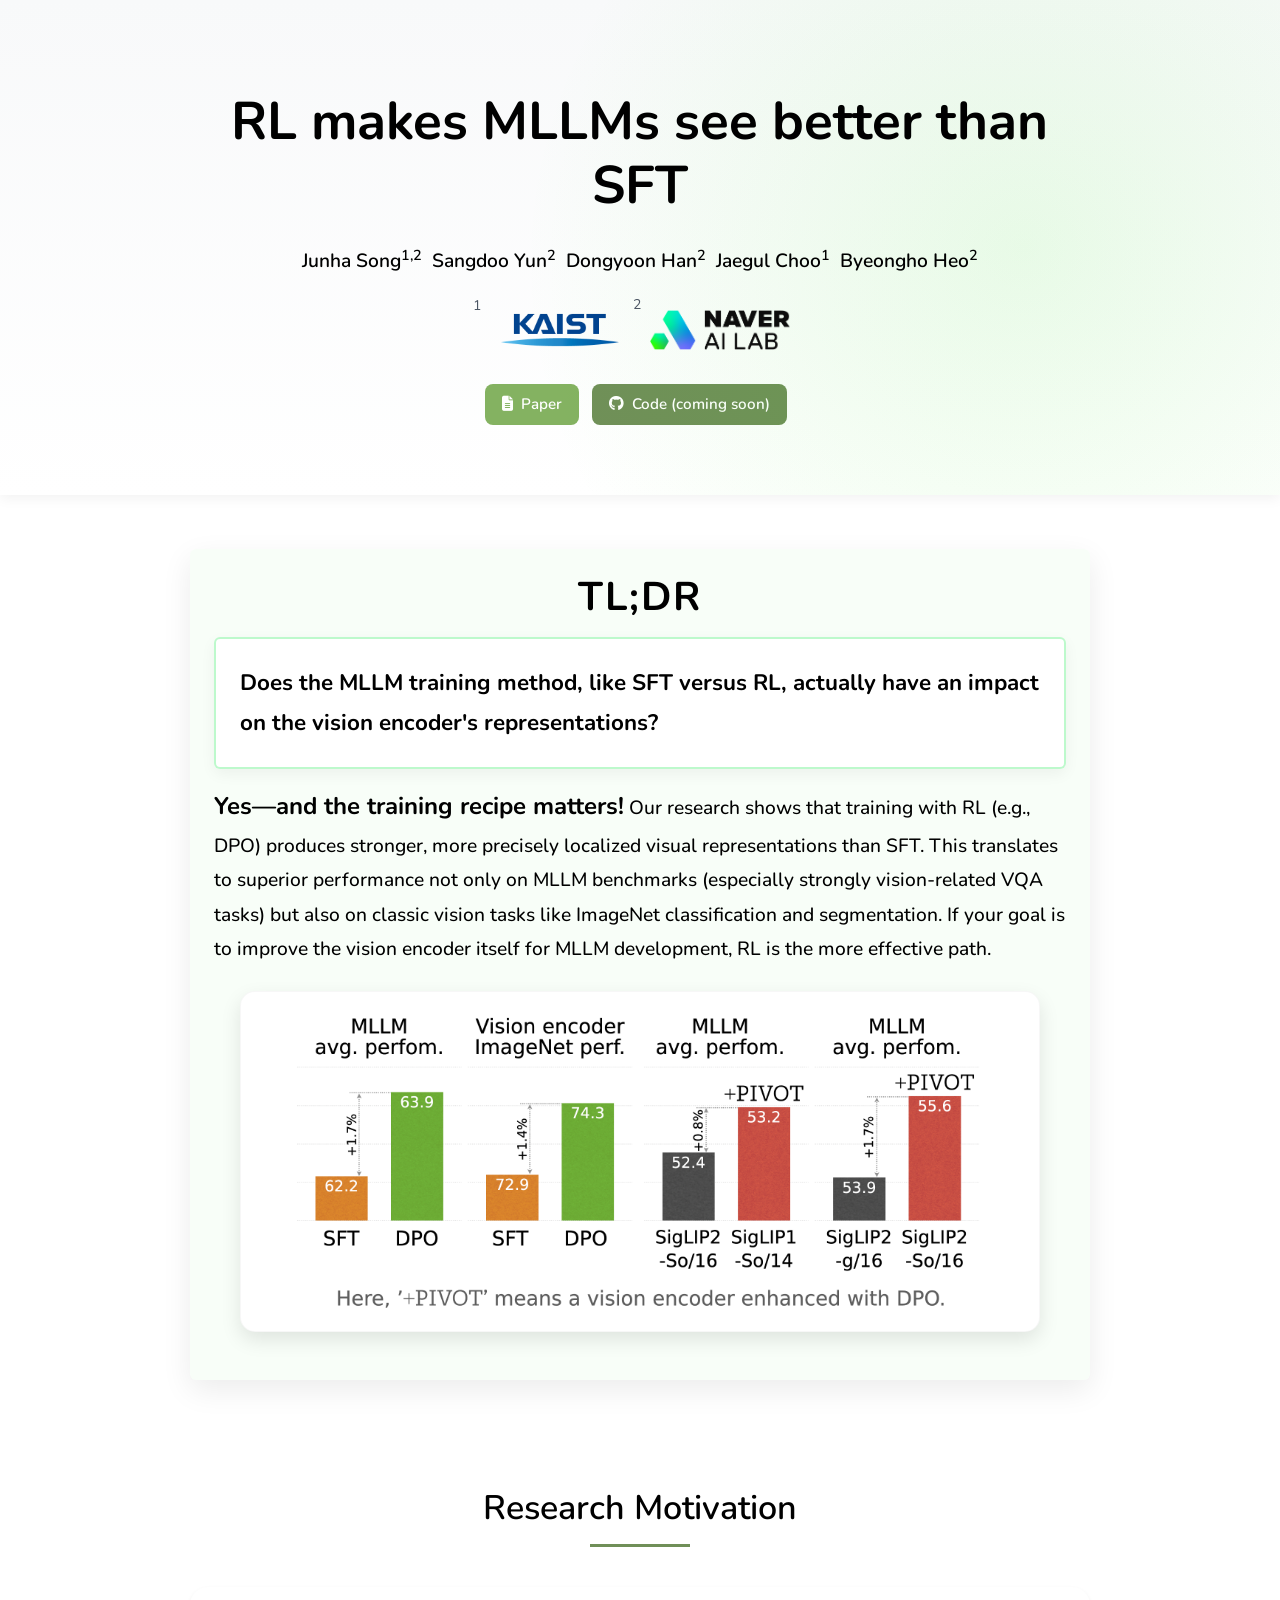
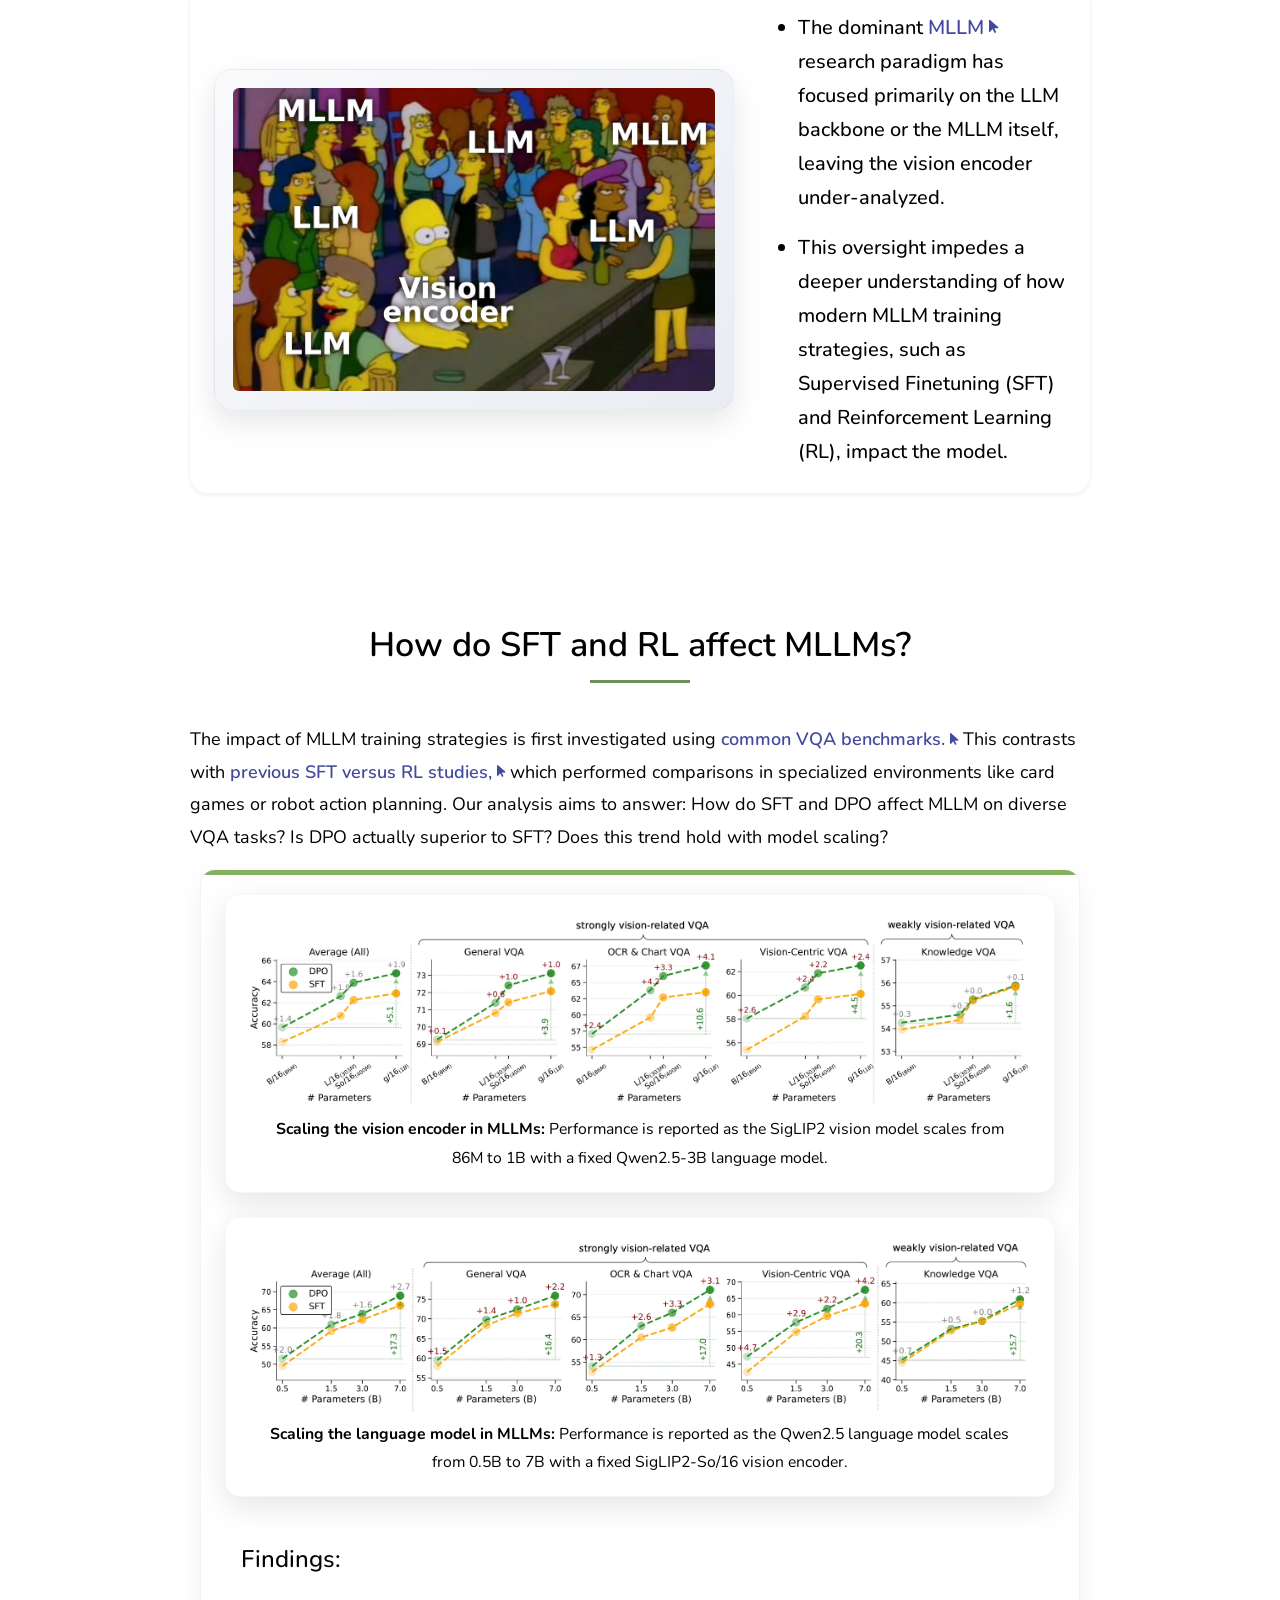
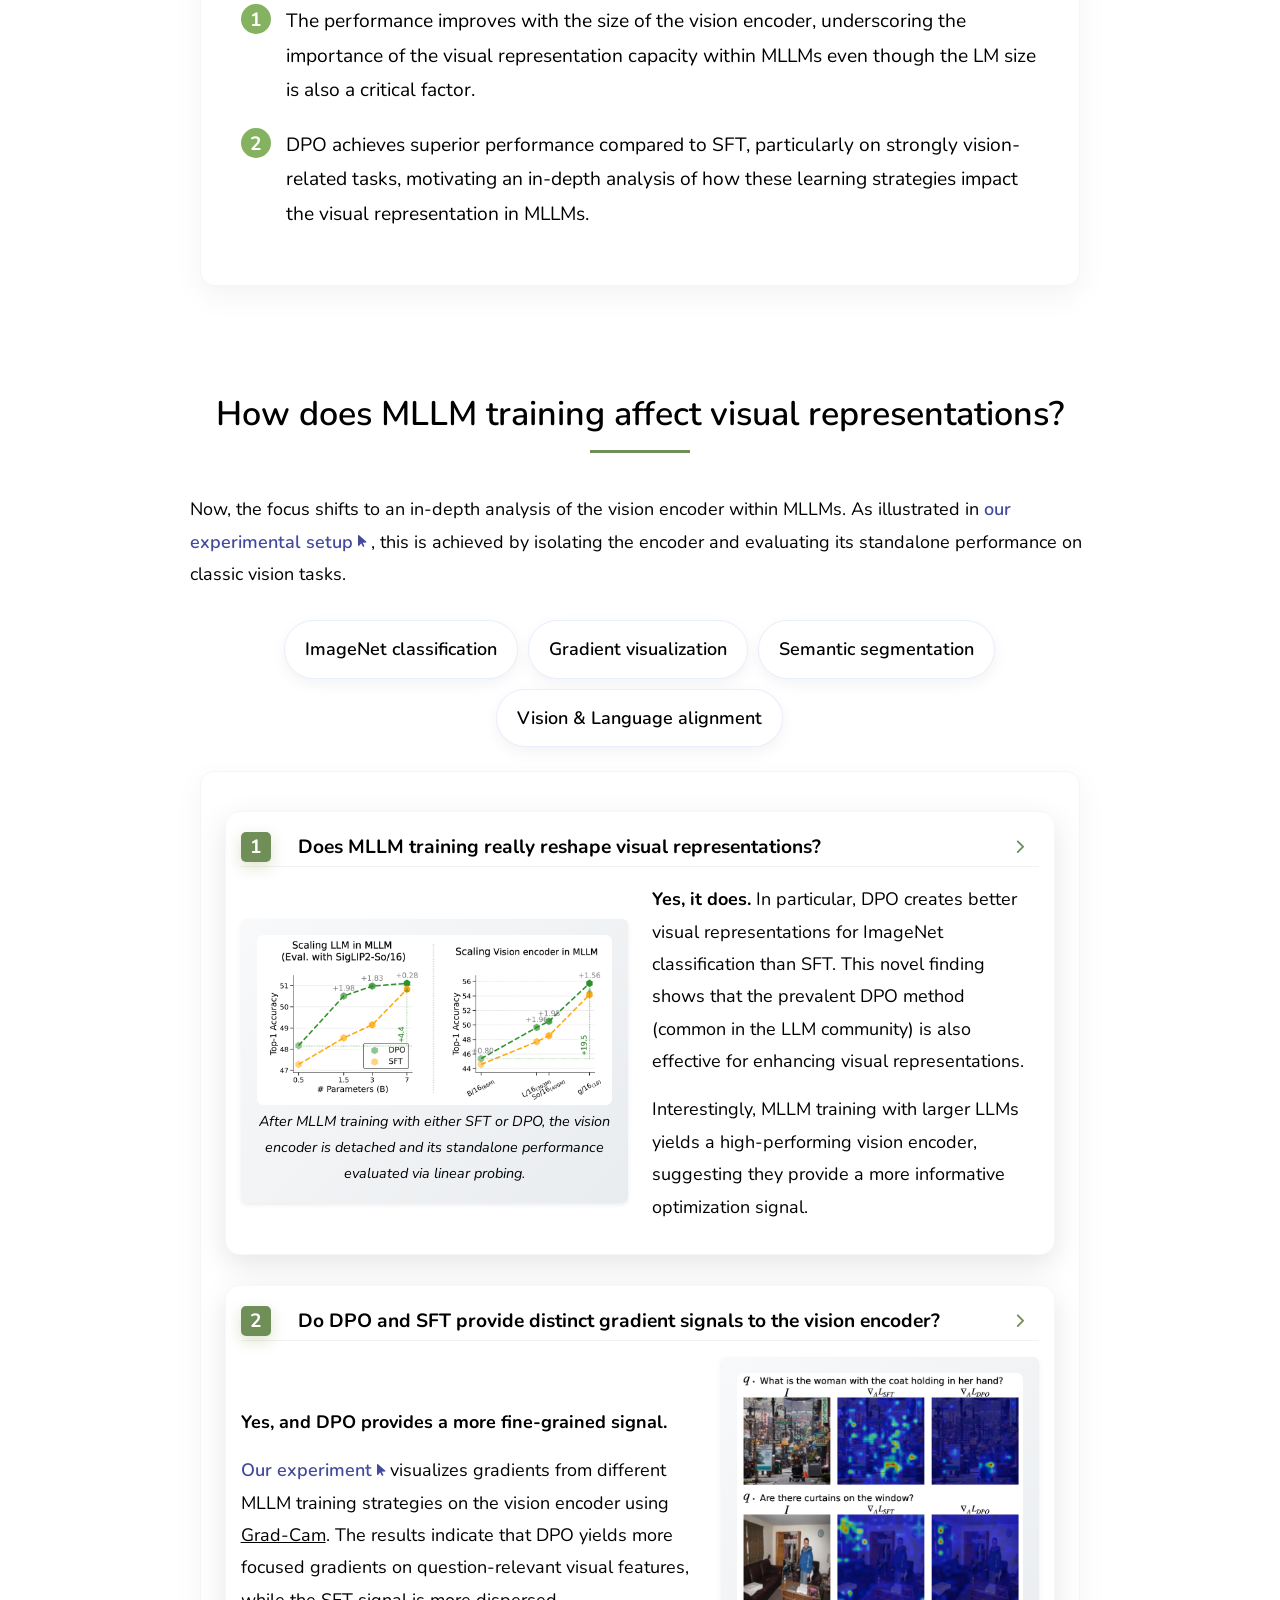
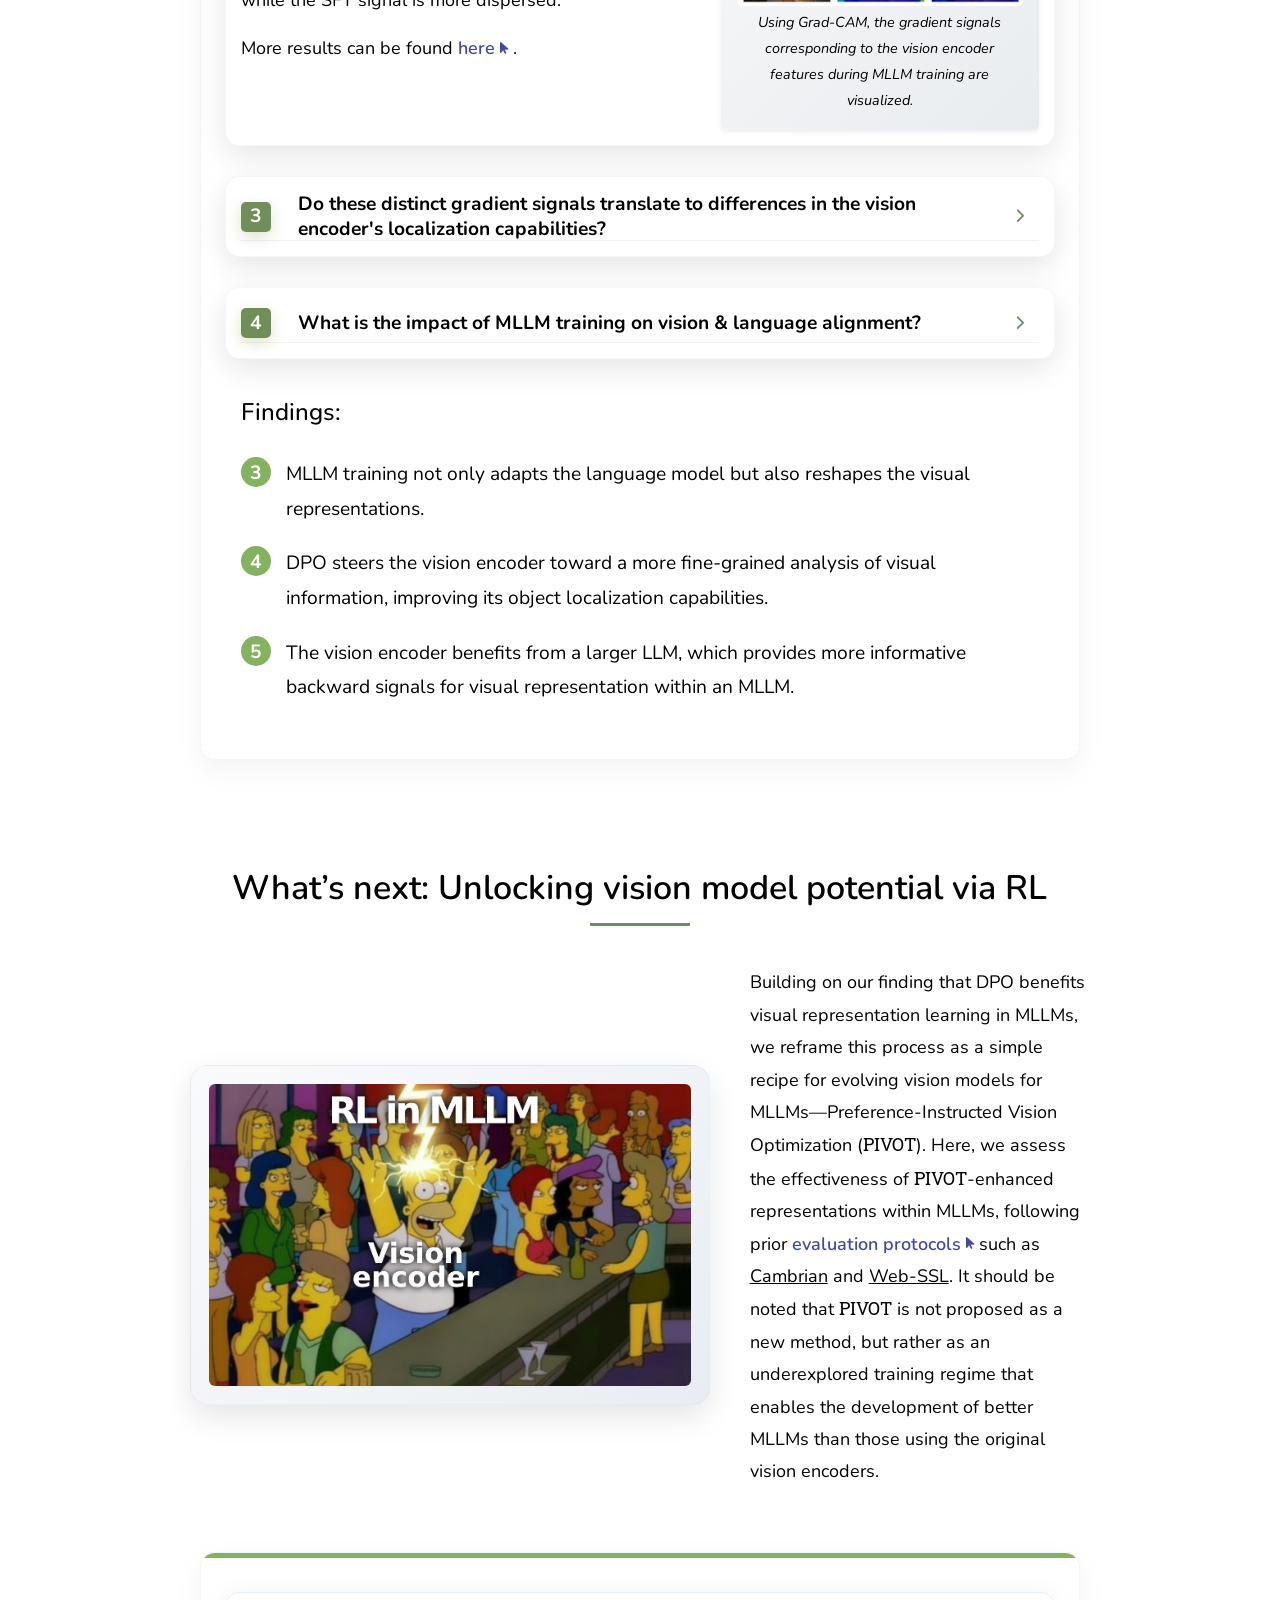
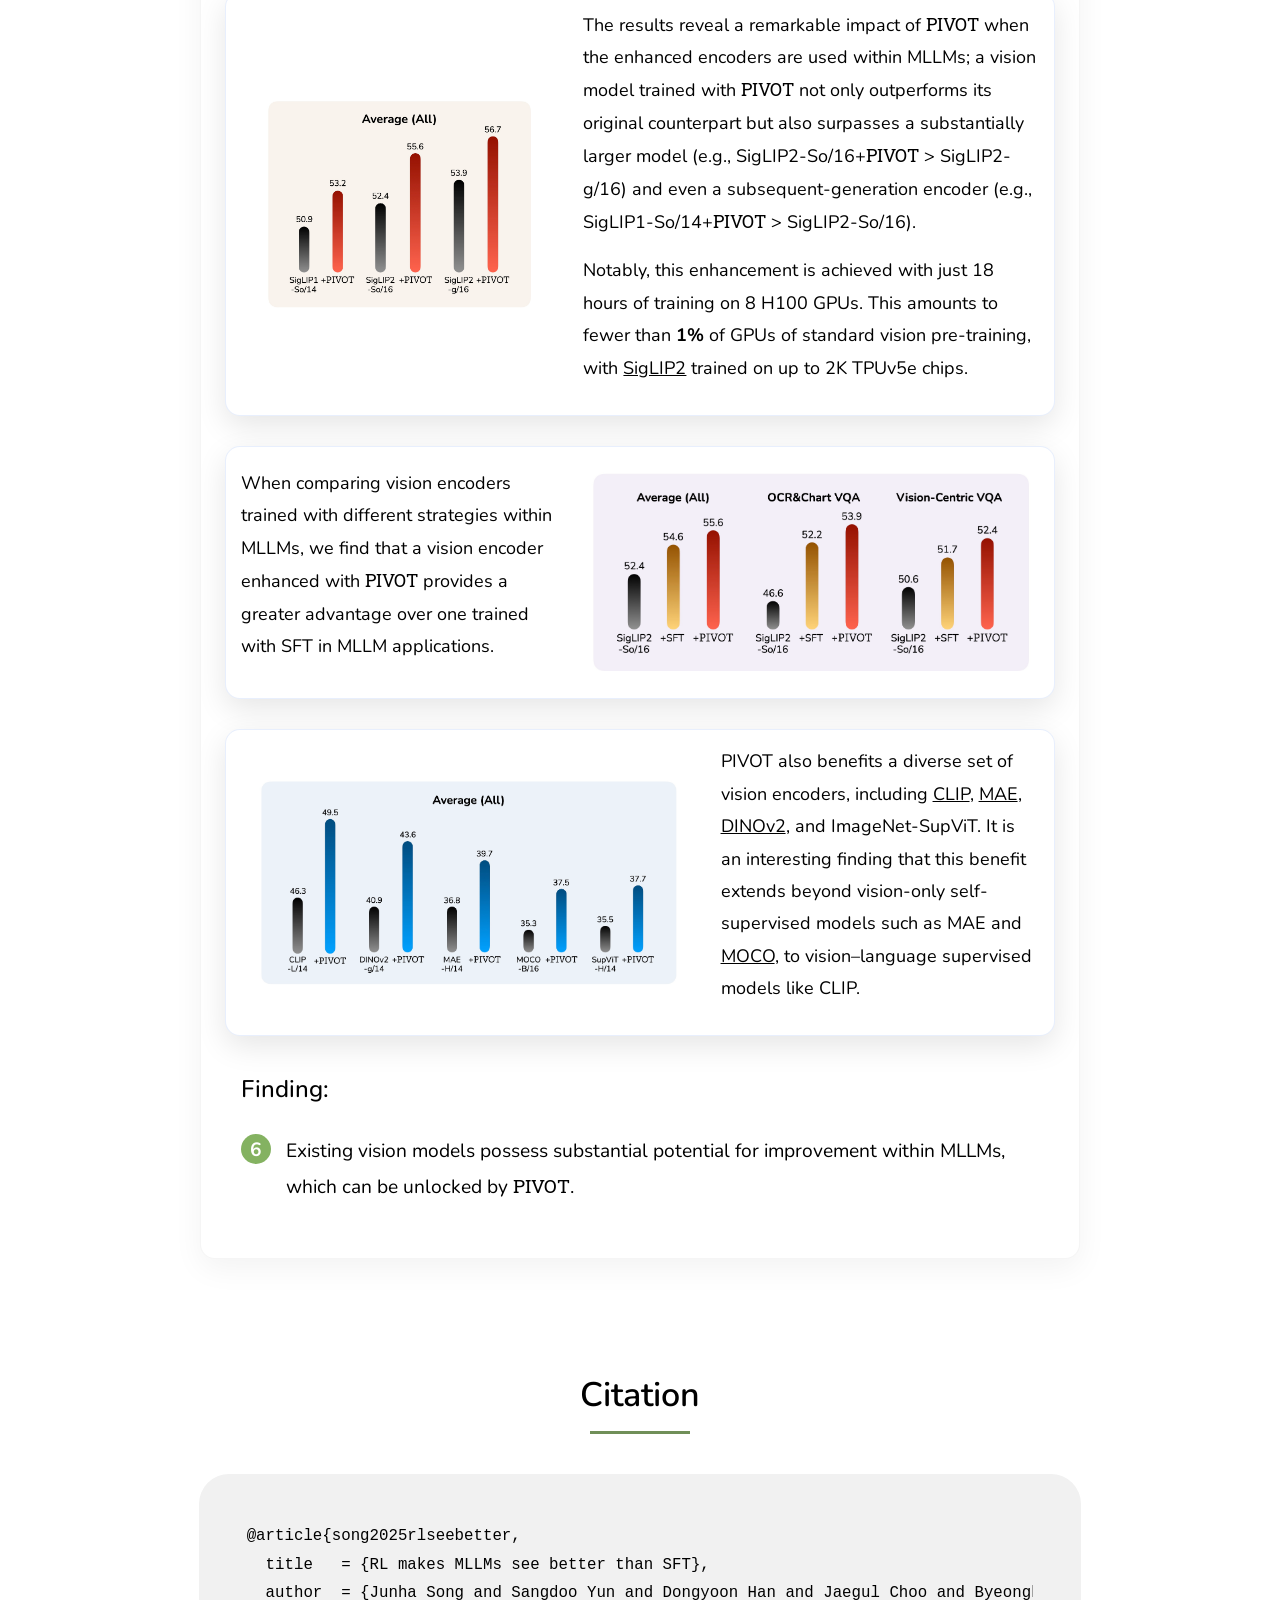
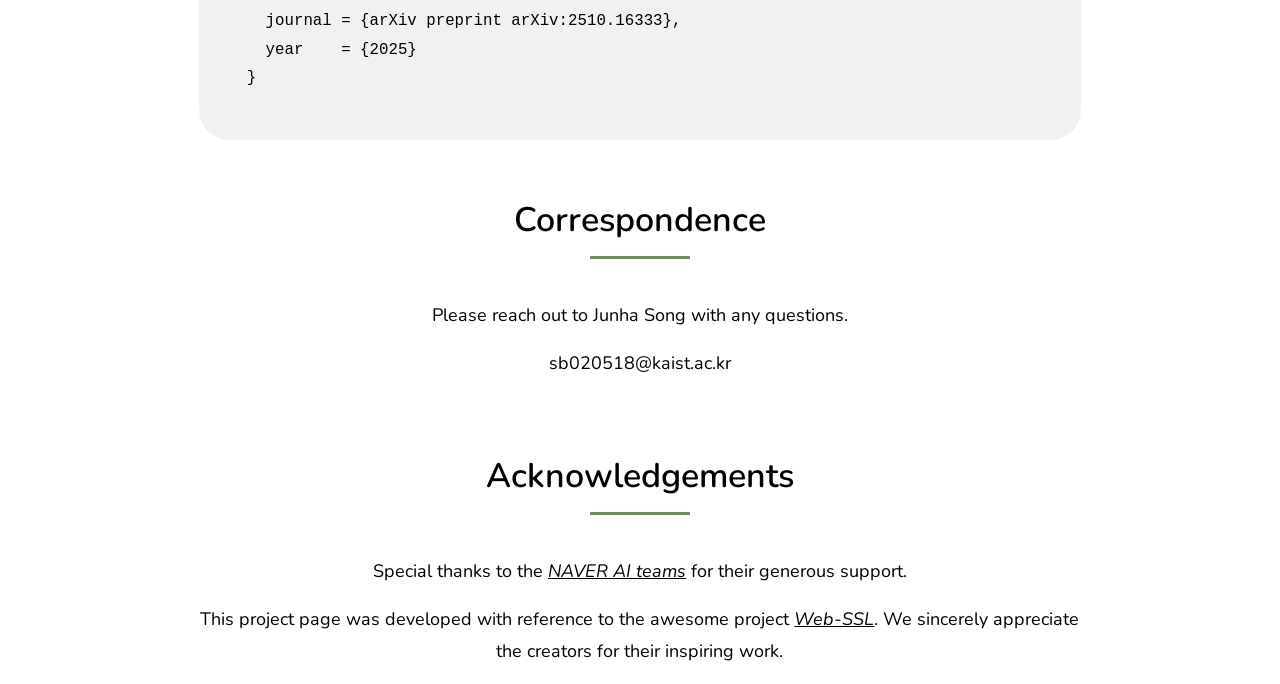
==== commit 5fe86337: "update hover-pivot-2" ====
--- a/index.html
+++ b/index.html
@@ -116,7 +116,7 @@
                         <div class="motivation-content">
                             <div class="motivation-figure mb-4 mb-md-0">
                                 <div class="figure-container gradient-figure">
-                                    <img src="assets/figures/simpsons.jpg" alt="SFT vs RL illustration" class="img-fluid rounded">
+                                    <img src="assets/figures/hover-pivot-1.jpeg" alt="SFT vs RL illustration" class="img-fluid rounded">
                                 </div>
                             </div>
                             <div class="motivation-text">
@@ -397,21 +397,41 @@
     <div class="row">
         <div class="col-lg-11 mx-auto">
             <h2 class="section-title">What’s next: Unlocking vision model potential via RL</h2>
-            <p>
-                Building on our finding that DPO benefits visual representation learning in MLLMs, we reframe this process as a simple recipe for evolving vision models for MLLMs—Preference-Instructed Vision Optimization (<span class="pivot-font">PIVOT</span>). 
-                Here, we assess the effectiveness of <span class="pivot-font">PIVOT</span>-enhanced representations within MLLMs, 
-                following prior 
-                <span class="study-highlight">
-                    evaluation protocols
-                    <i class="fa-solid fa-arrow-pointer fa-xs"></i><span class="study-hover-image">
-                        <img src="assets/figures/pivot-eval.jpeg" alt="pivot evaluation">
-                    </span>
-                </span>
-                such as 
-                <a href="https://cambrian-mllm.github.io/" target="_blank" rel="noopener noreferrer">Cambrian</a> and 
-                <a href="https://davidfan.io/webssl/" target="_blank" rel="noopener noreferrer">Web-SSL</a>.
-                It should be noted that <span class="pivot-font">PIVOT</span> is not proposed as a new method, but rather as an underexplored training regime that enables the development of better MLLMs than those using the original vision encoders.
-            </p>
+            <div class="motivation-content mb-5">
+                <div class="motivation-figure mb-4 mb-md-0">
+                    <div class="figure-container gradient-figure">
+                        <img src="assets/figures/hover-pivot-2.jpeg" alt="SFT vs RL illustration" class="img-fluid rounded">
+                    </div>
+                </div>
+                <div class="motivation-text">
+                    <!-- <ul class="motivation-list mb-0">
+                        <li>The dominant 
+                            <span class="study-highlight">
+                            MLLM
+                            <i class="fa-solid fa-arrow-pointer fa-xs"></i><span class="study-hover-image">
+                                <img src="assets/figures/mllm.png" alt="architecture of mllm">
+                            </span>
+                        </span> 
+                            research paradigm has focused primarily on the LLM backbone or the MLLM itself, leaving the vision encoder under-analyzed.</li>
+                        <li>This oversight impedes a deeper understanding of how modern MLLM training strategies, such as Supervised Finetuning (SFT) and Reinforcement Learning (RL), impact the model.</li>
+                    </ul>ㅋ -->
+                    <p>
+                        Building on our finding that DPO benefits visual representation learning in MLLMs, we reframe this process as a simple recipe for evolving vision models for MLLMs—Preference-Instructed Vision Optimization (<span class="pivot-font">PIVOT</span>). 
+                        Here, we assess the effectiveness of <span class="pivot-font">PIVOT</span>-enhanced representations within MLLMs, 
+                        following prior 
+                        <span class="study-highlight">
+                            evaluation protocols
+                            <i class="fa-solid fa-arrow-pointer fa-xs"></i><span class="study-hover-image">
+                                <img src="assets/figures/pivot-eval.png" alt="pivot evaluation">
+                            </span>
+                        </span>
+                        such as 
+                        <a href="https://cambrian-mllm.github.io/" target="_blank" rel="noopener noreferrer">Cambrian</a> and 
+                        <a href="https://davidfan.io/webssl/" target="_blank" rel="noopener noreferrer">Web-SSL</a>.
+                        It should be noted that <span class="pivot-font">PIVOT</span> is not proposed as a new method, but rather as an underexplored training regime that enables the development of better MLLMs than those using the original vision encoders.
+                    </p>
+                </div>
+            </div>
             
 
             
@@ -476,9 +496,9 @@
                                                     <a href="https://arxiv.org/abs/2103.00020" target="_blank" rel="noopener noreferrer">CLIP</a>, 
                                                     <a href="https://arxiv.org/abs/2111.06377" target="_blank" rel="noopener noreferrer">MAE</a>, 
                                                     <a href="https://arxiv.org/abs/2304.07193" target="_blank" rel="noopener noreferrer">DINOv2</a>, and ImageNet-SupViT. 
-                                                    Interestingly, this improvement holds not only for vision-only self-supervised models such as MAE and 
+                                                    It is an interesting finding that this benefit extends beyond vision-only self-supervised models such as MAE and 
                                                     <a href="https://arxiv.org/abs/1911.05722" target="_blank" rel="noopener noreferrer">MOCO</a>,
-                                                    but also for vision–language supervised models like CLIP.
+                                                    to vision–language supervised models like CLIP.
                                                 </p>
                                             </div>
                                         </div>
--- a/styles.css
+++ b/styles.css
@@ -1477,7 +1477,7 @@
 
 .motivation-figure {
     flex: none;
-    max-width: 460px;
+    max-width: 520px;
     width: 100%;
 }
 
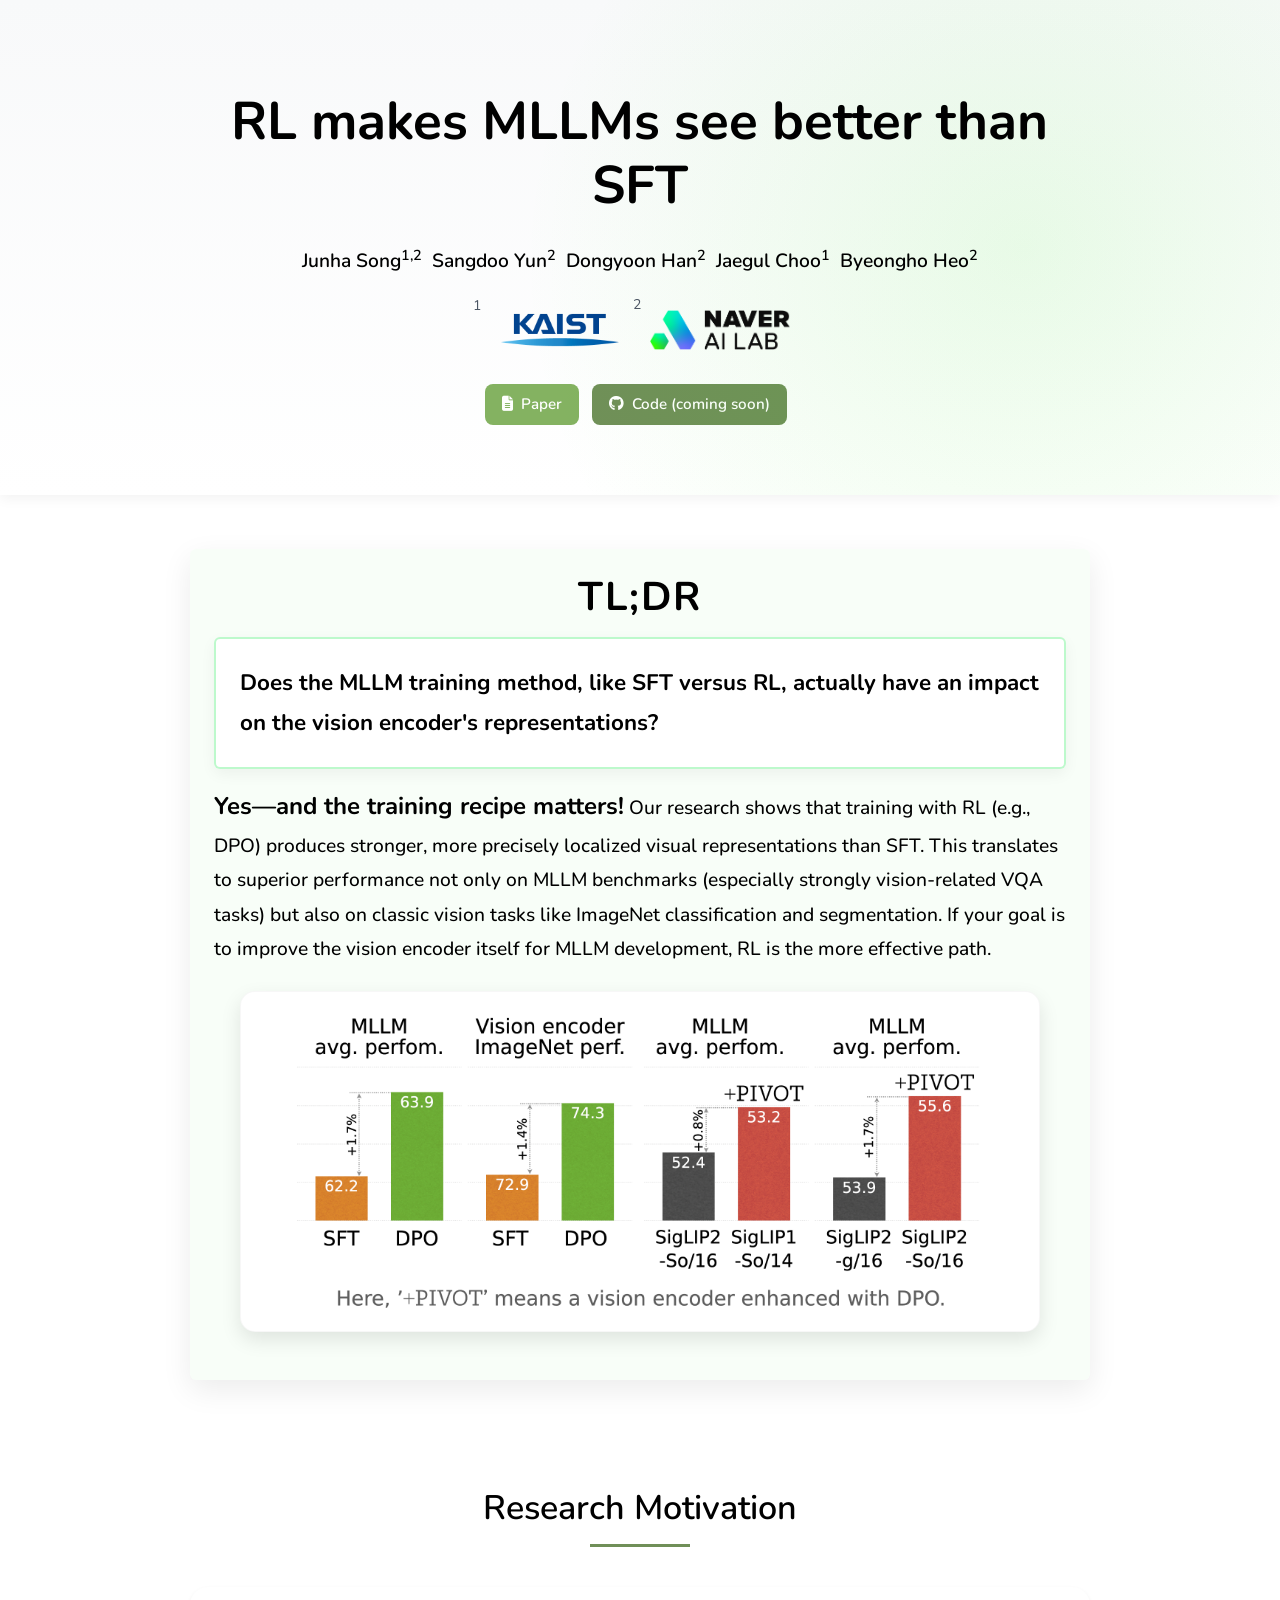
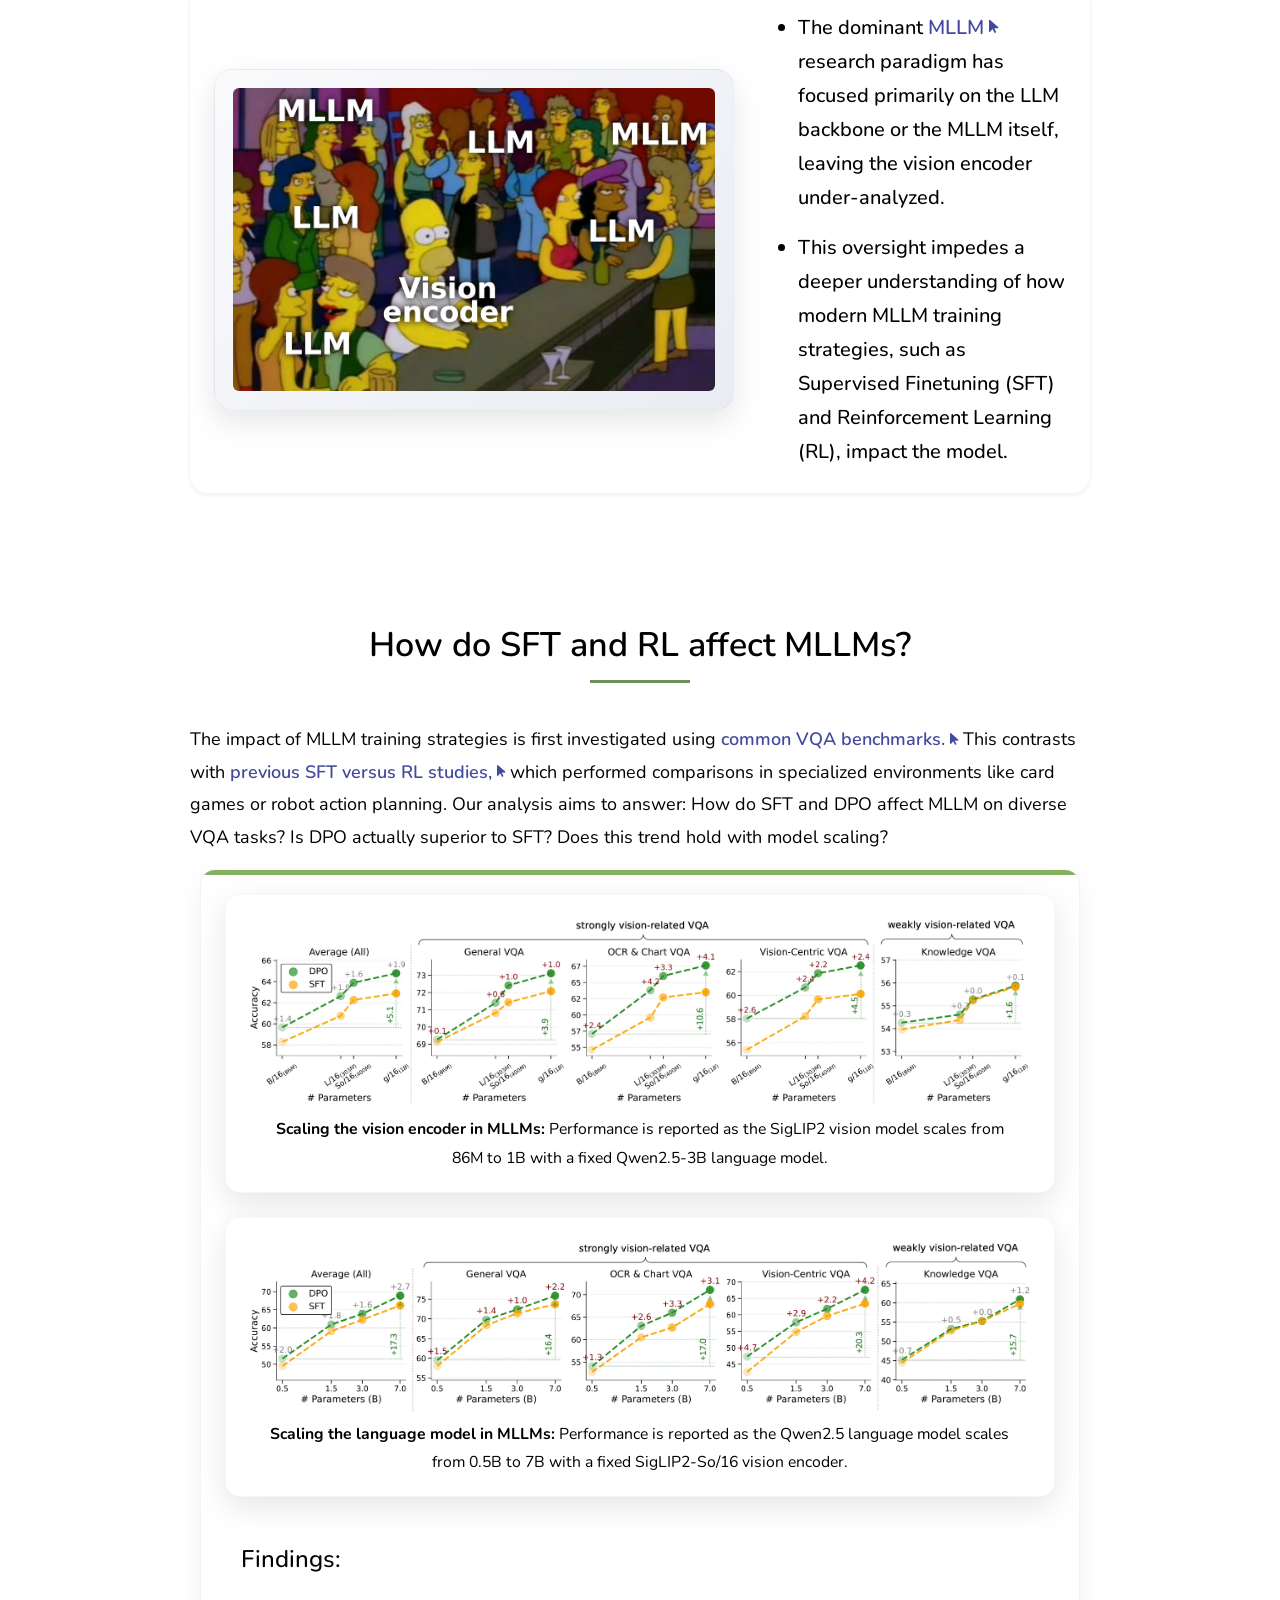
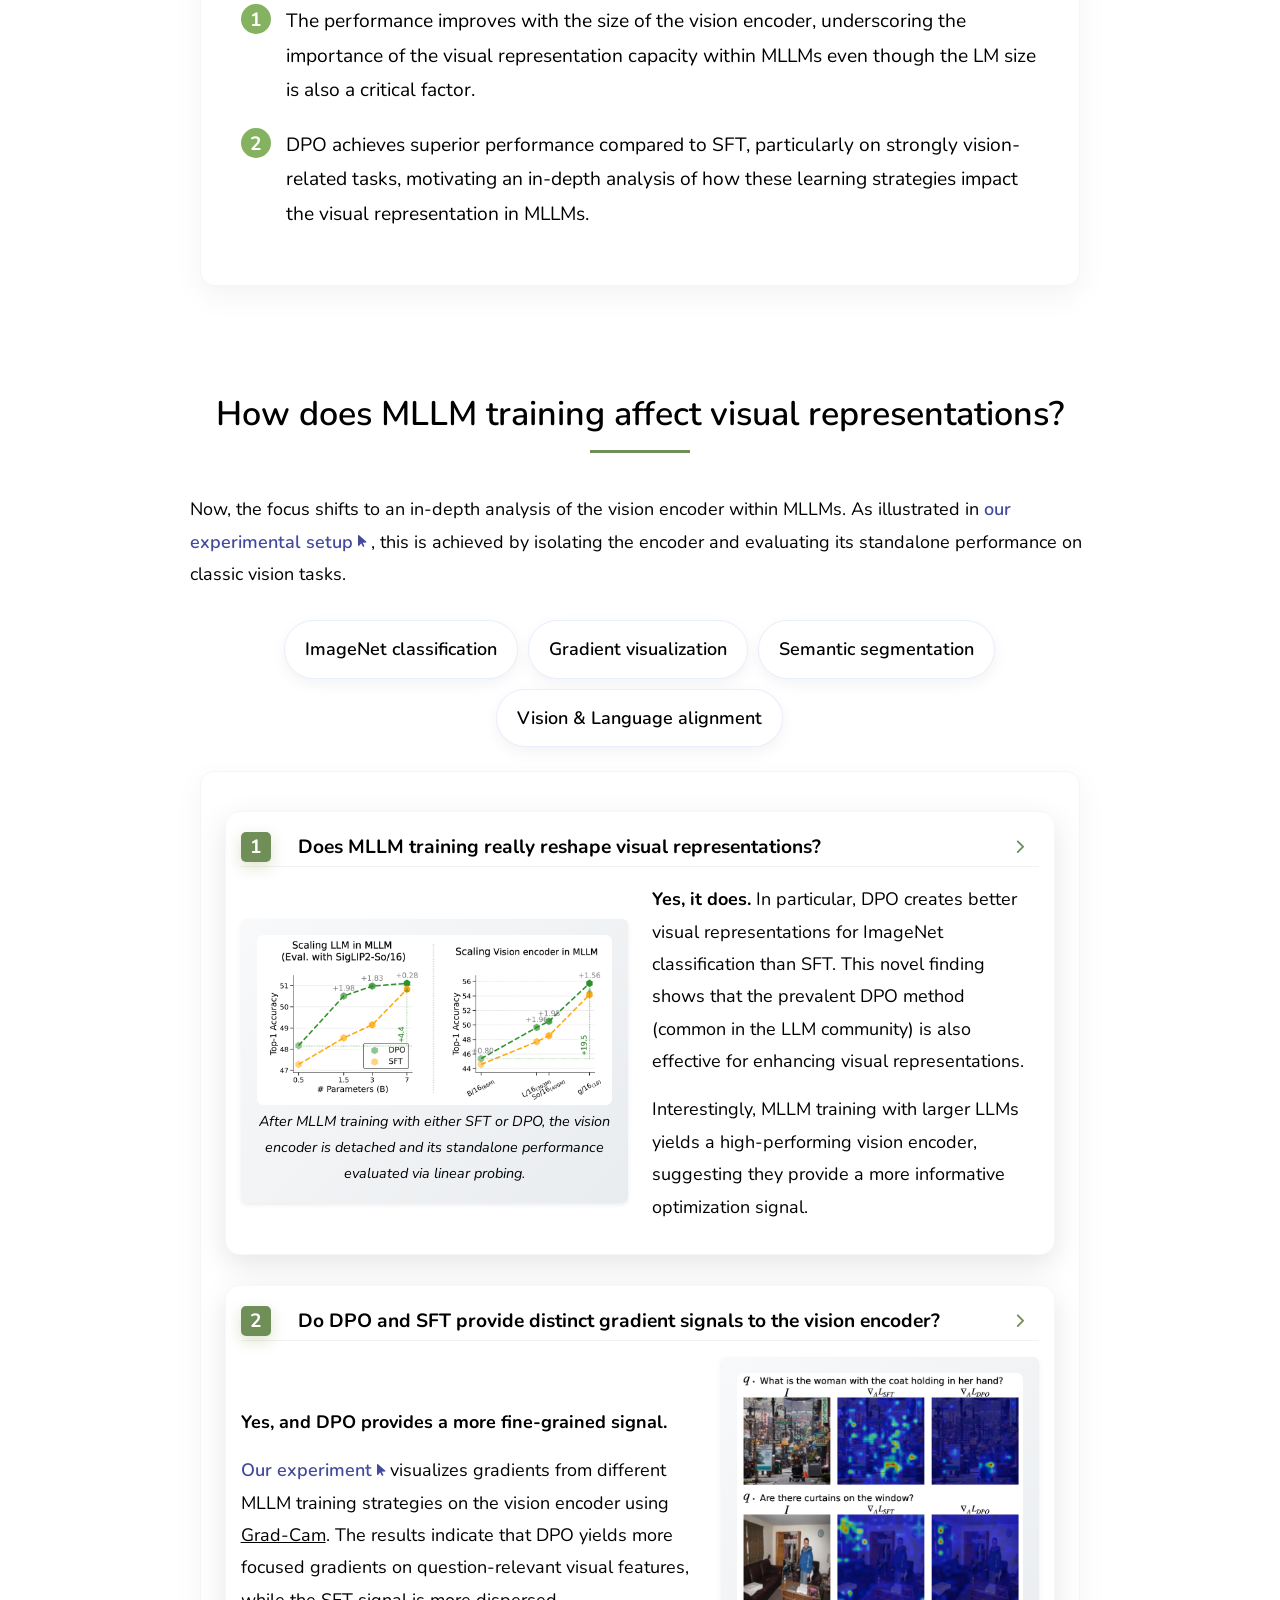
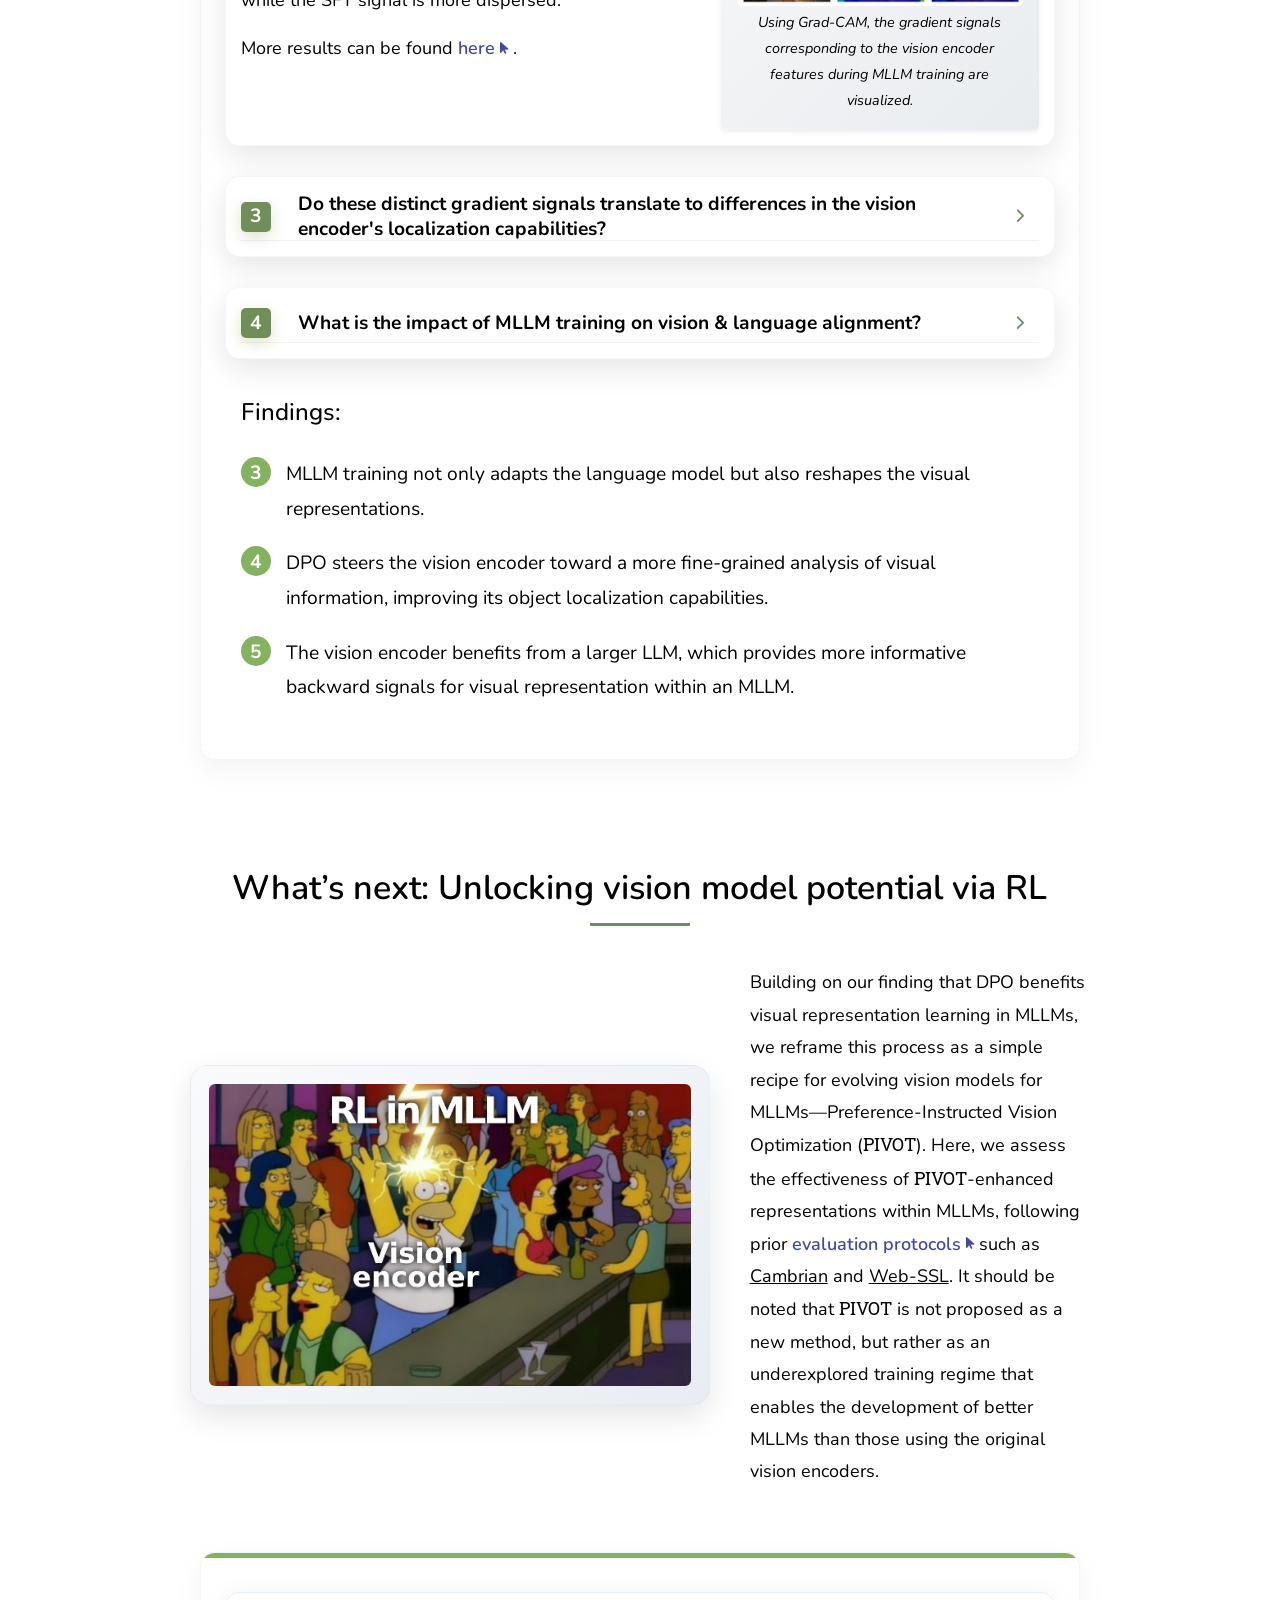
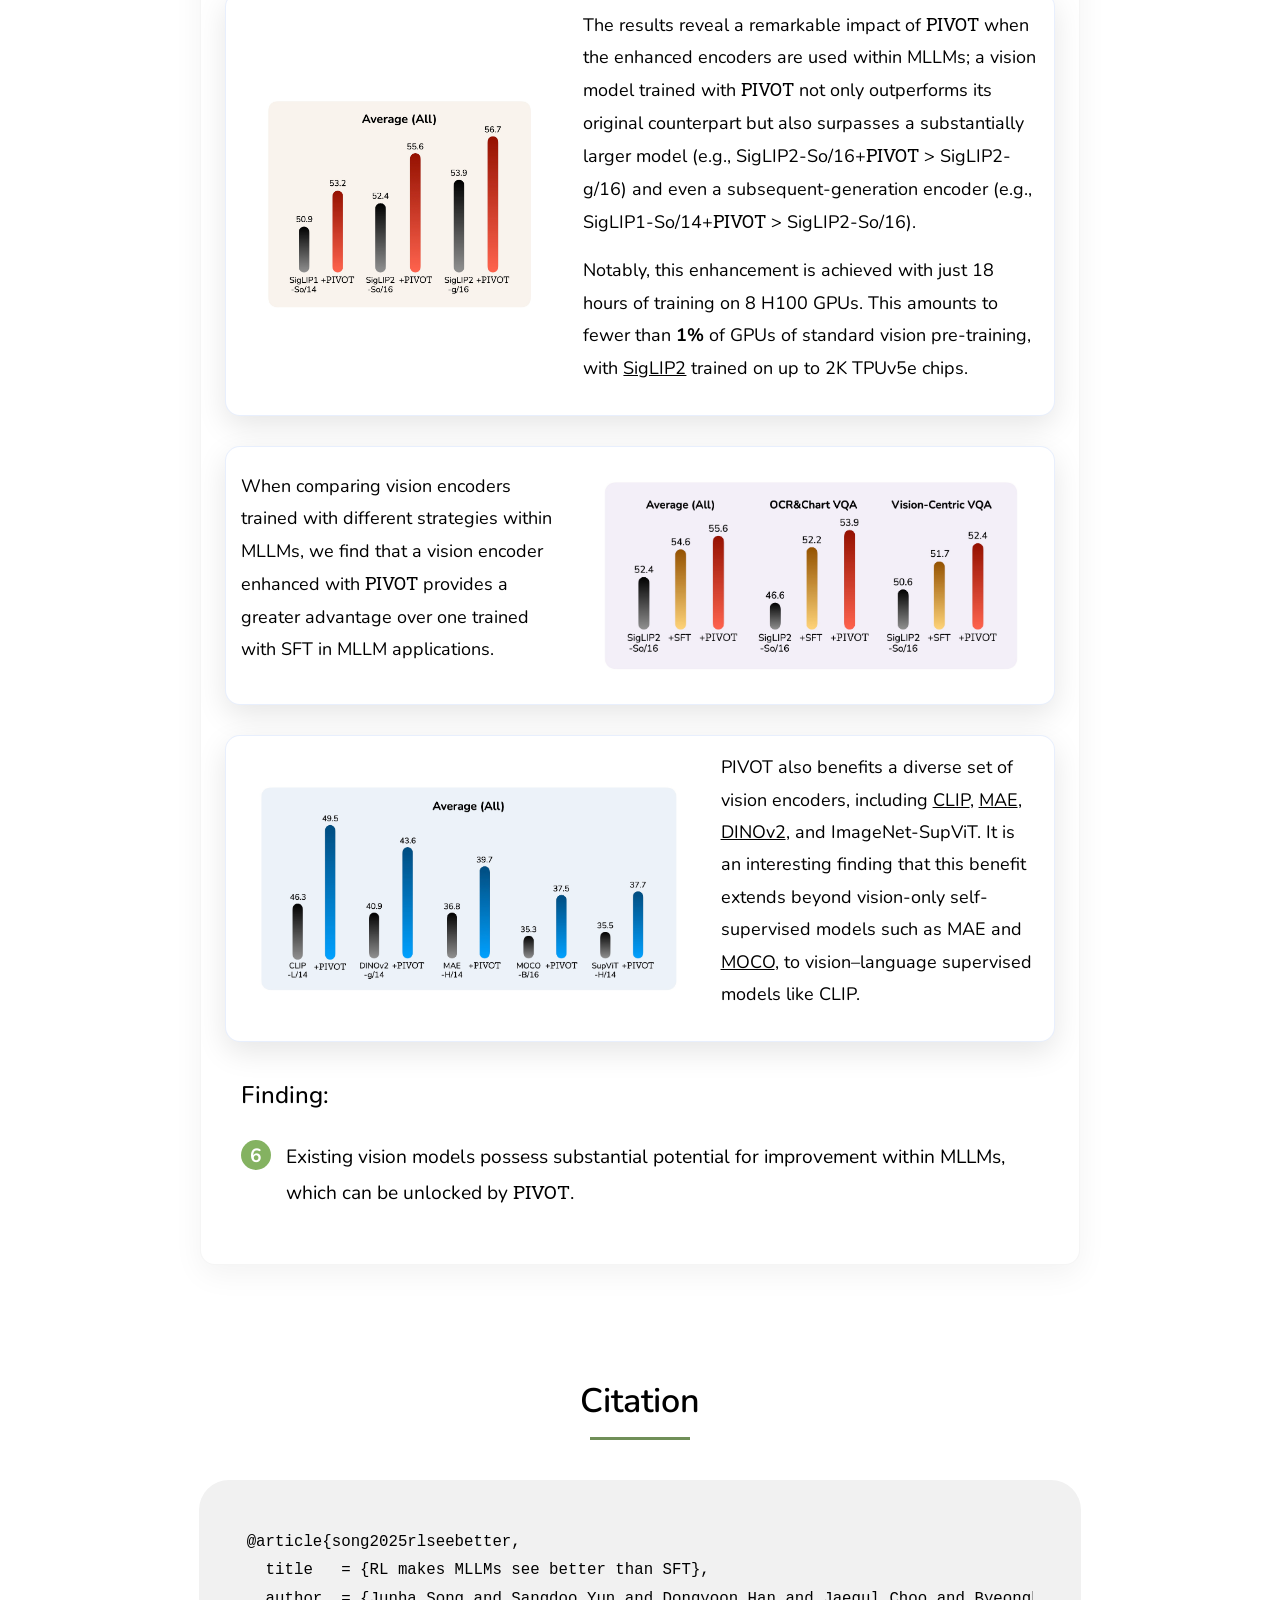
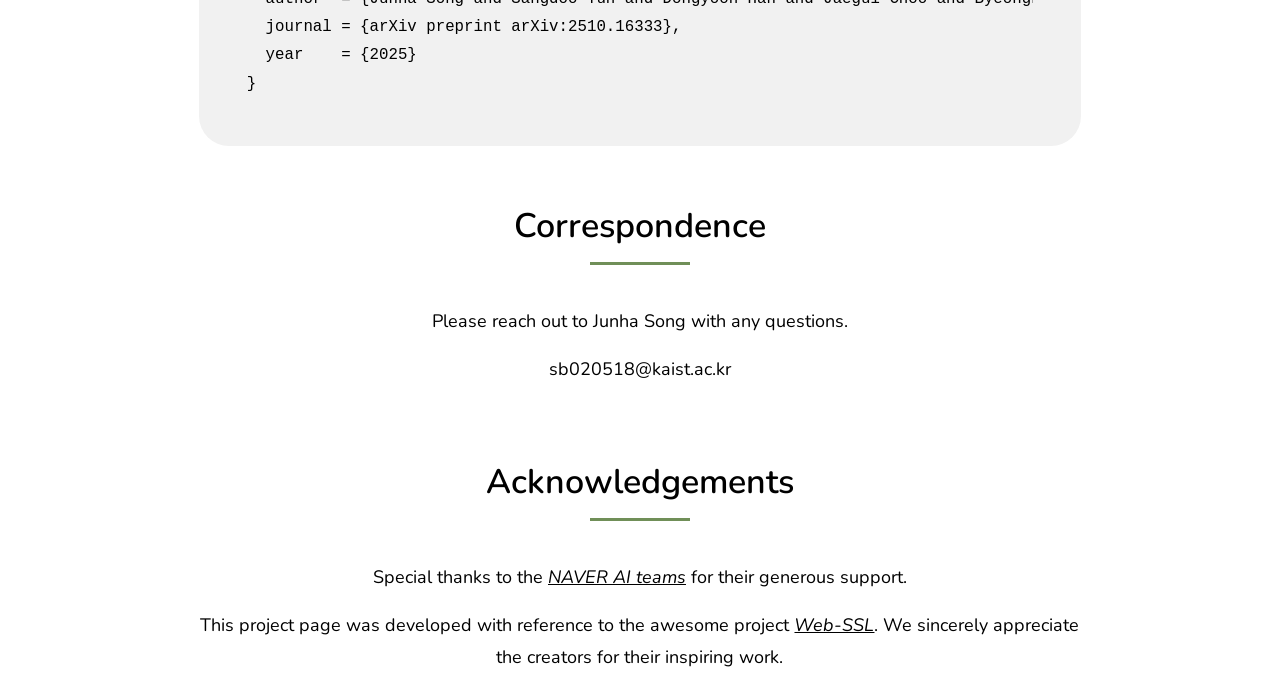
==== commit 81647dda: "update vision-eval.png" ====
--- a/index.html
+++ b/index.html
@@ -218,7 +218,7 @@
                 <span class="study-highlight">
                     our experimental setup
                     <i class="fa-solid fa-arrow-pointer fa-xs"></i><span class="study-hover-image">
-                        <img src="assets/figures/vision_eval.png" alt="SFT vs RL comparison graphic">
+                        <img src="assets/figures/vision-eval.png" alt="SFT vs RL comparison graphic">
                     </span>
                 </span>
                 , this is achieved by isolating the encoder and evaluating its standalone performance on classic vision tasks.
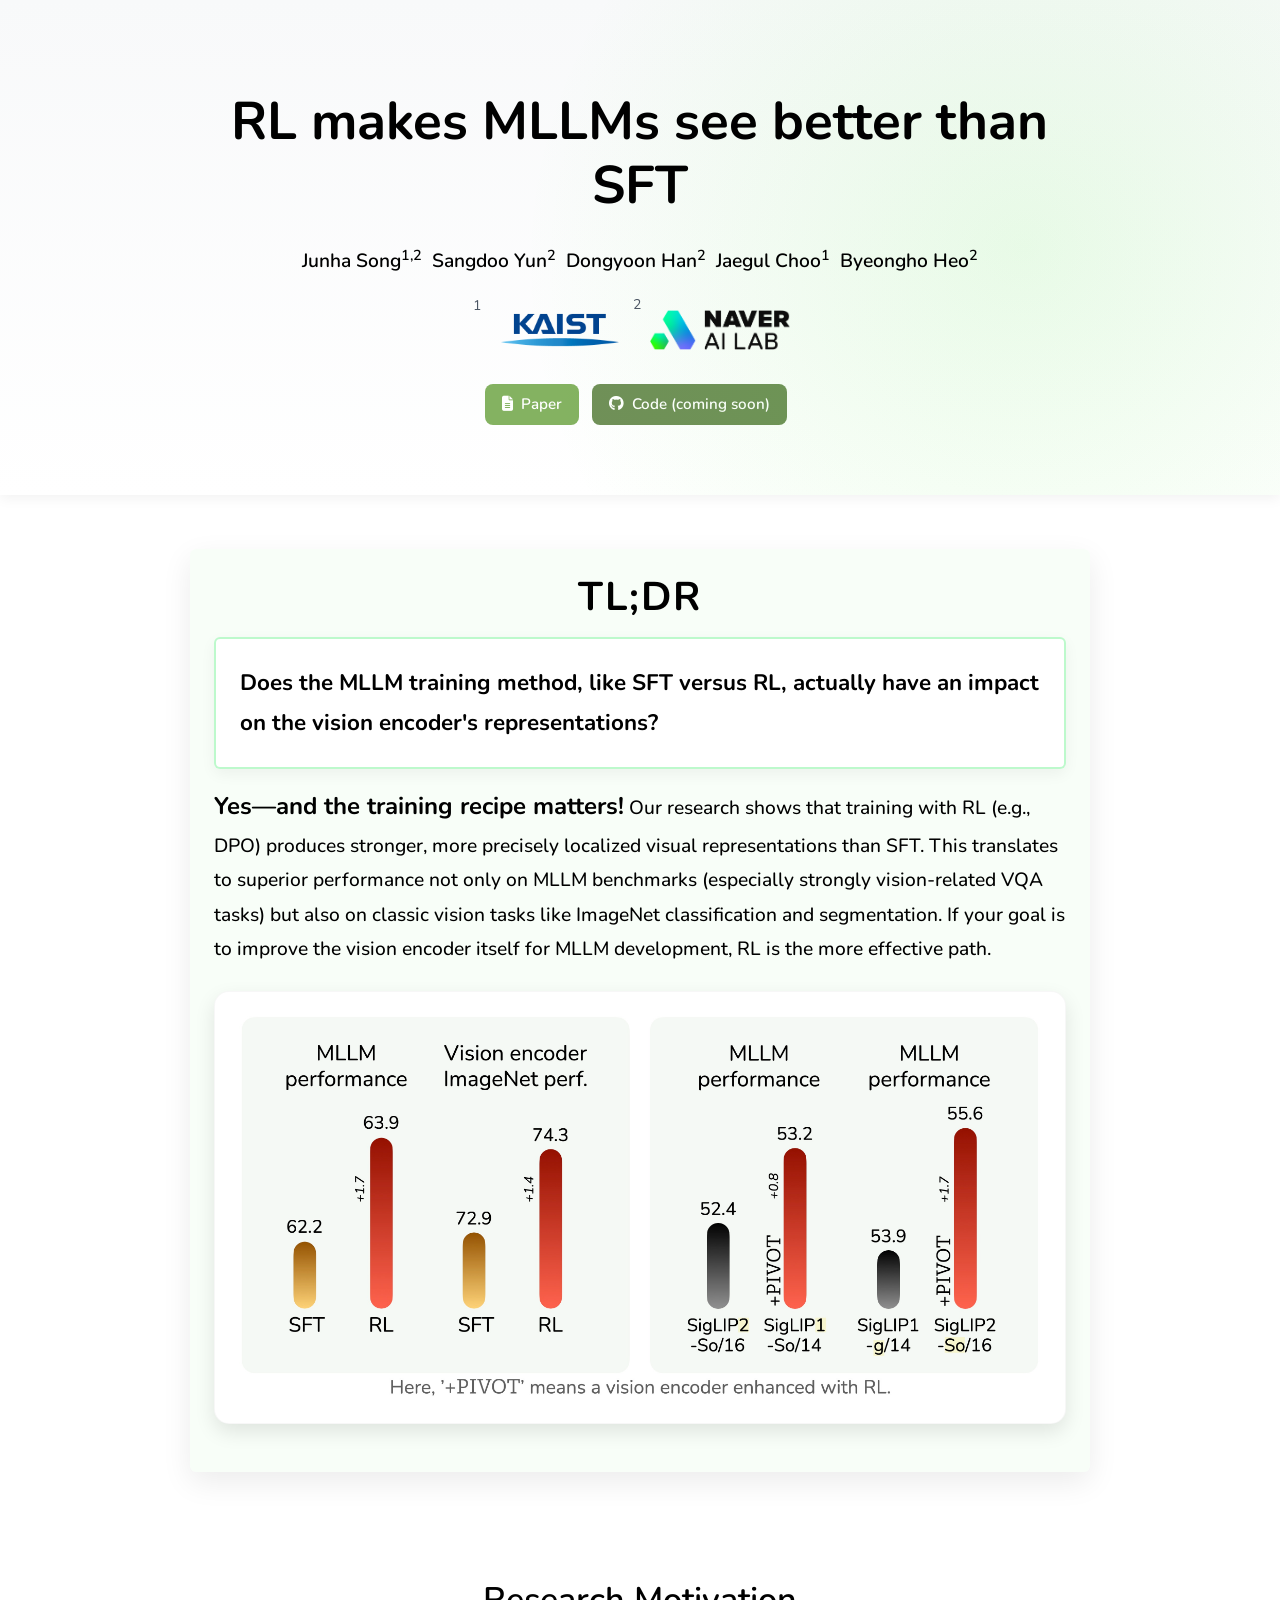
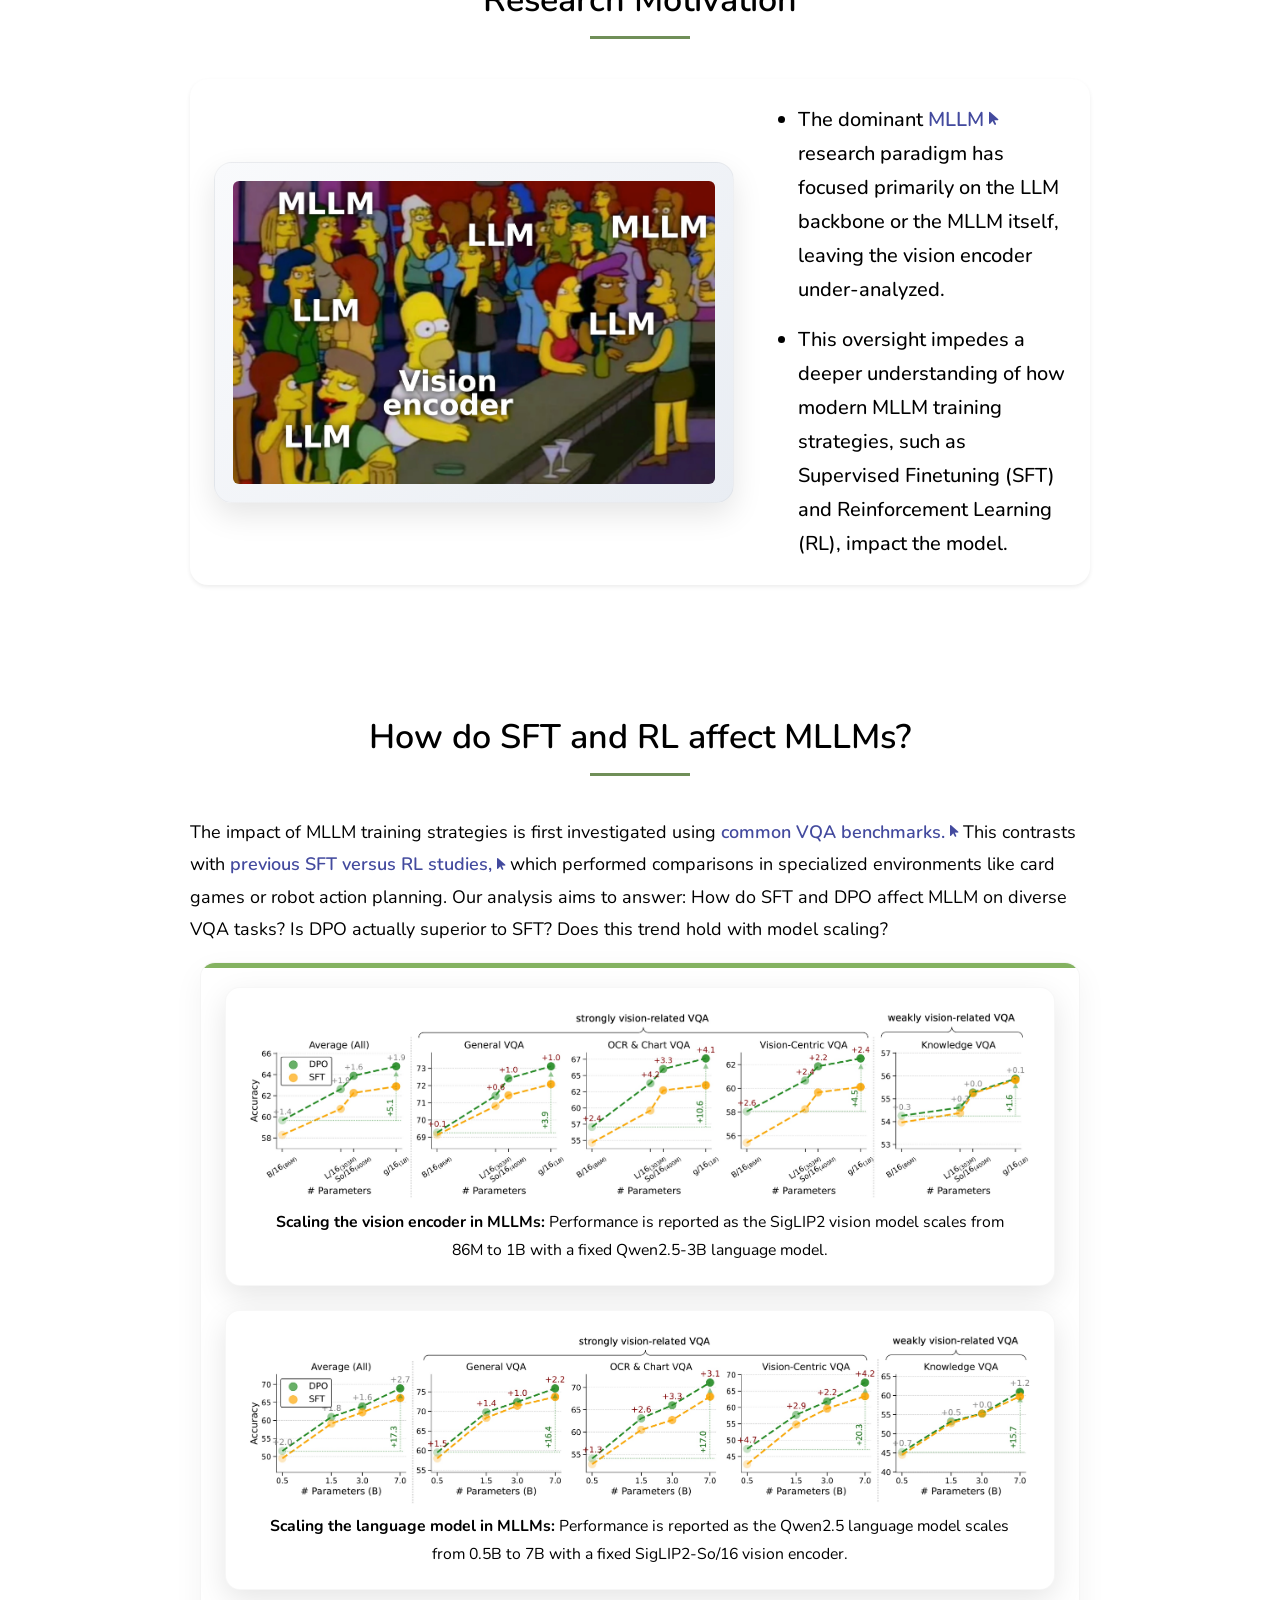
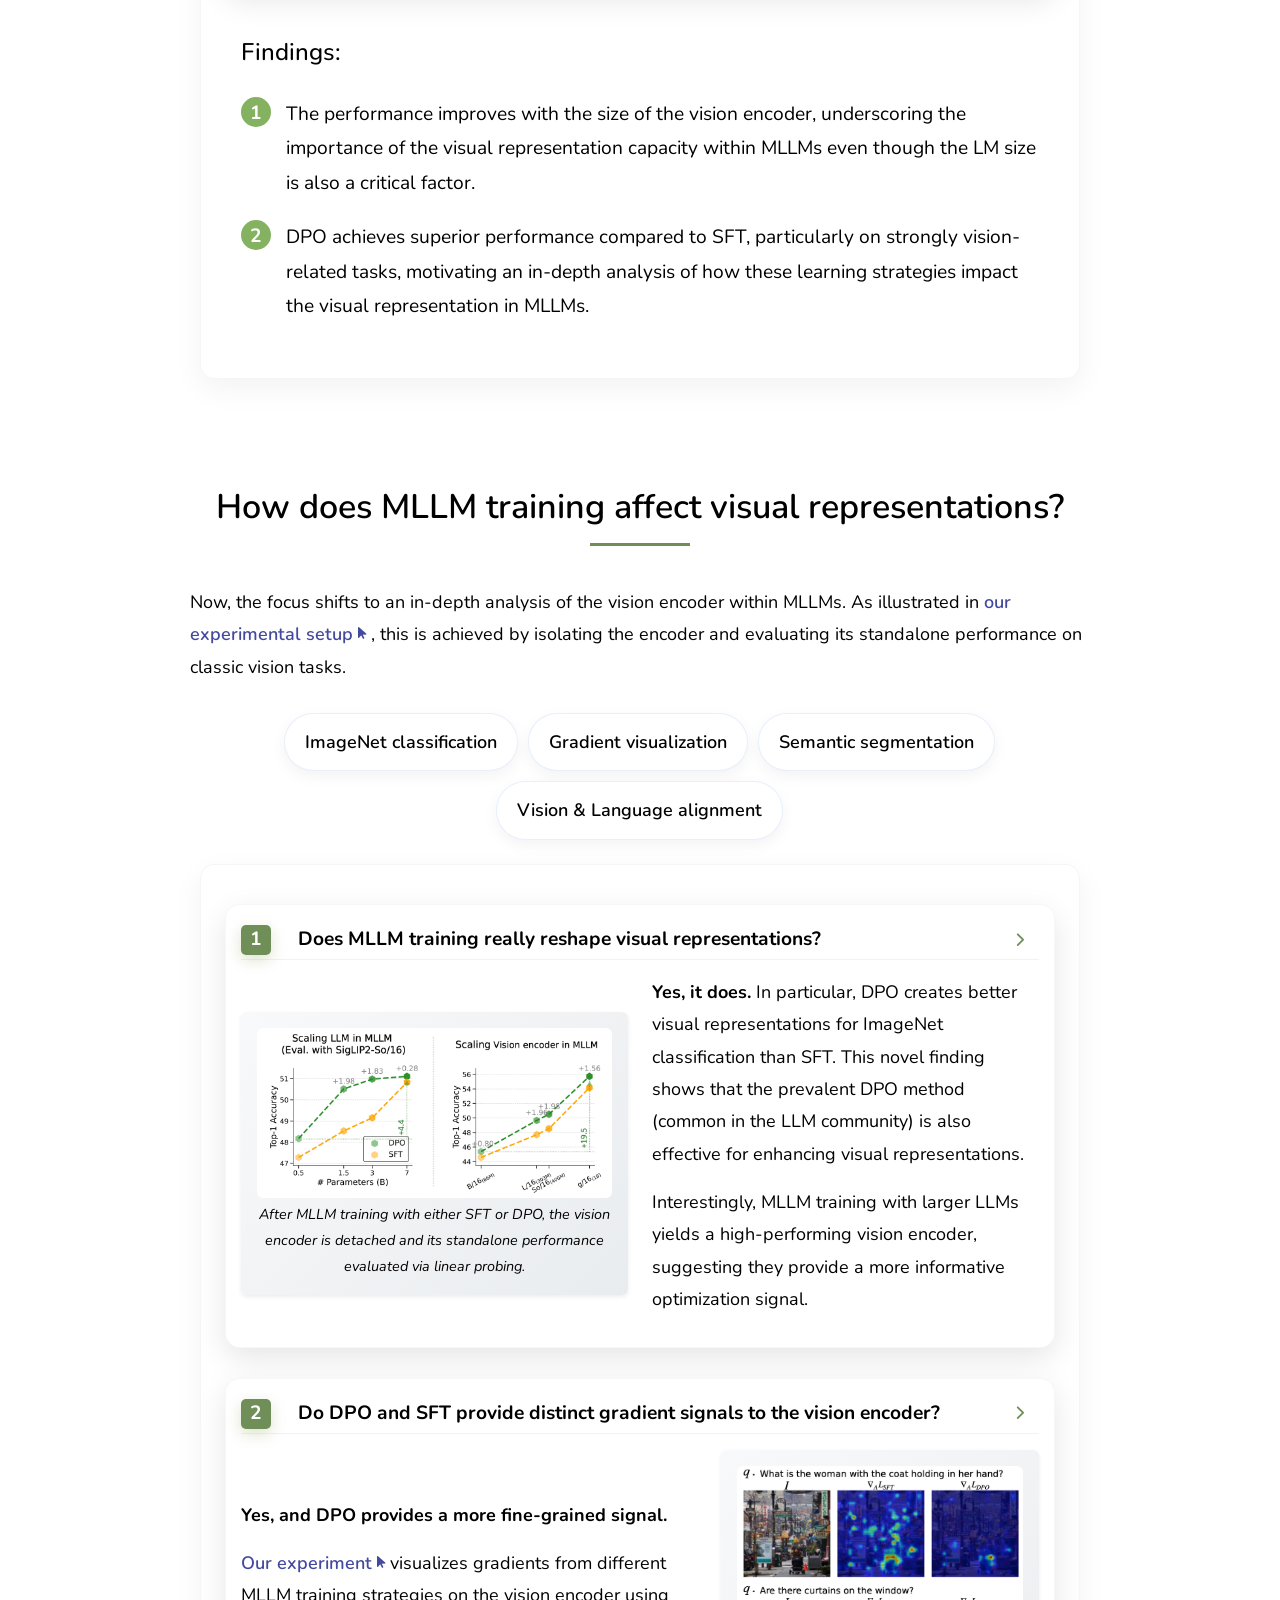
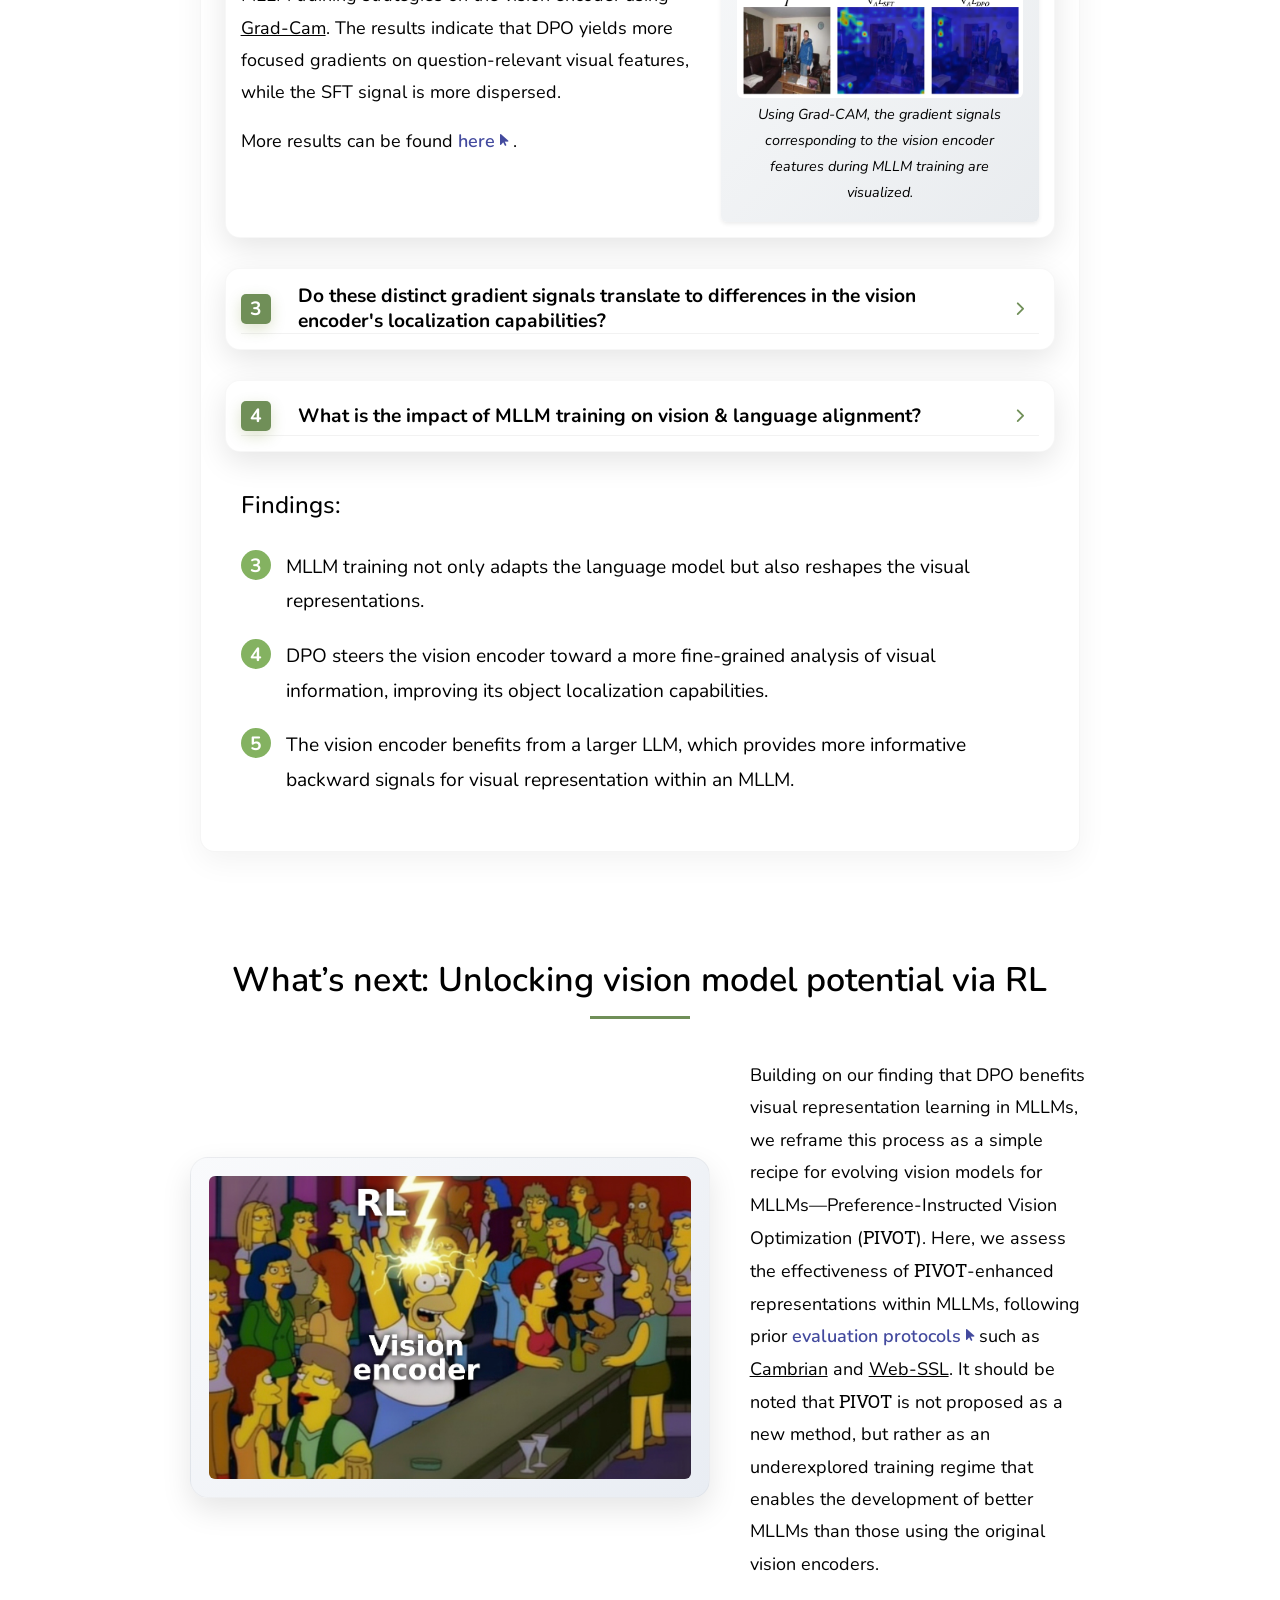
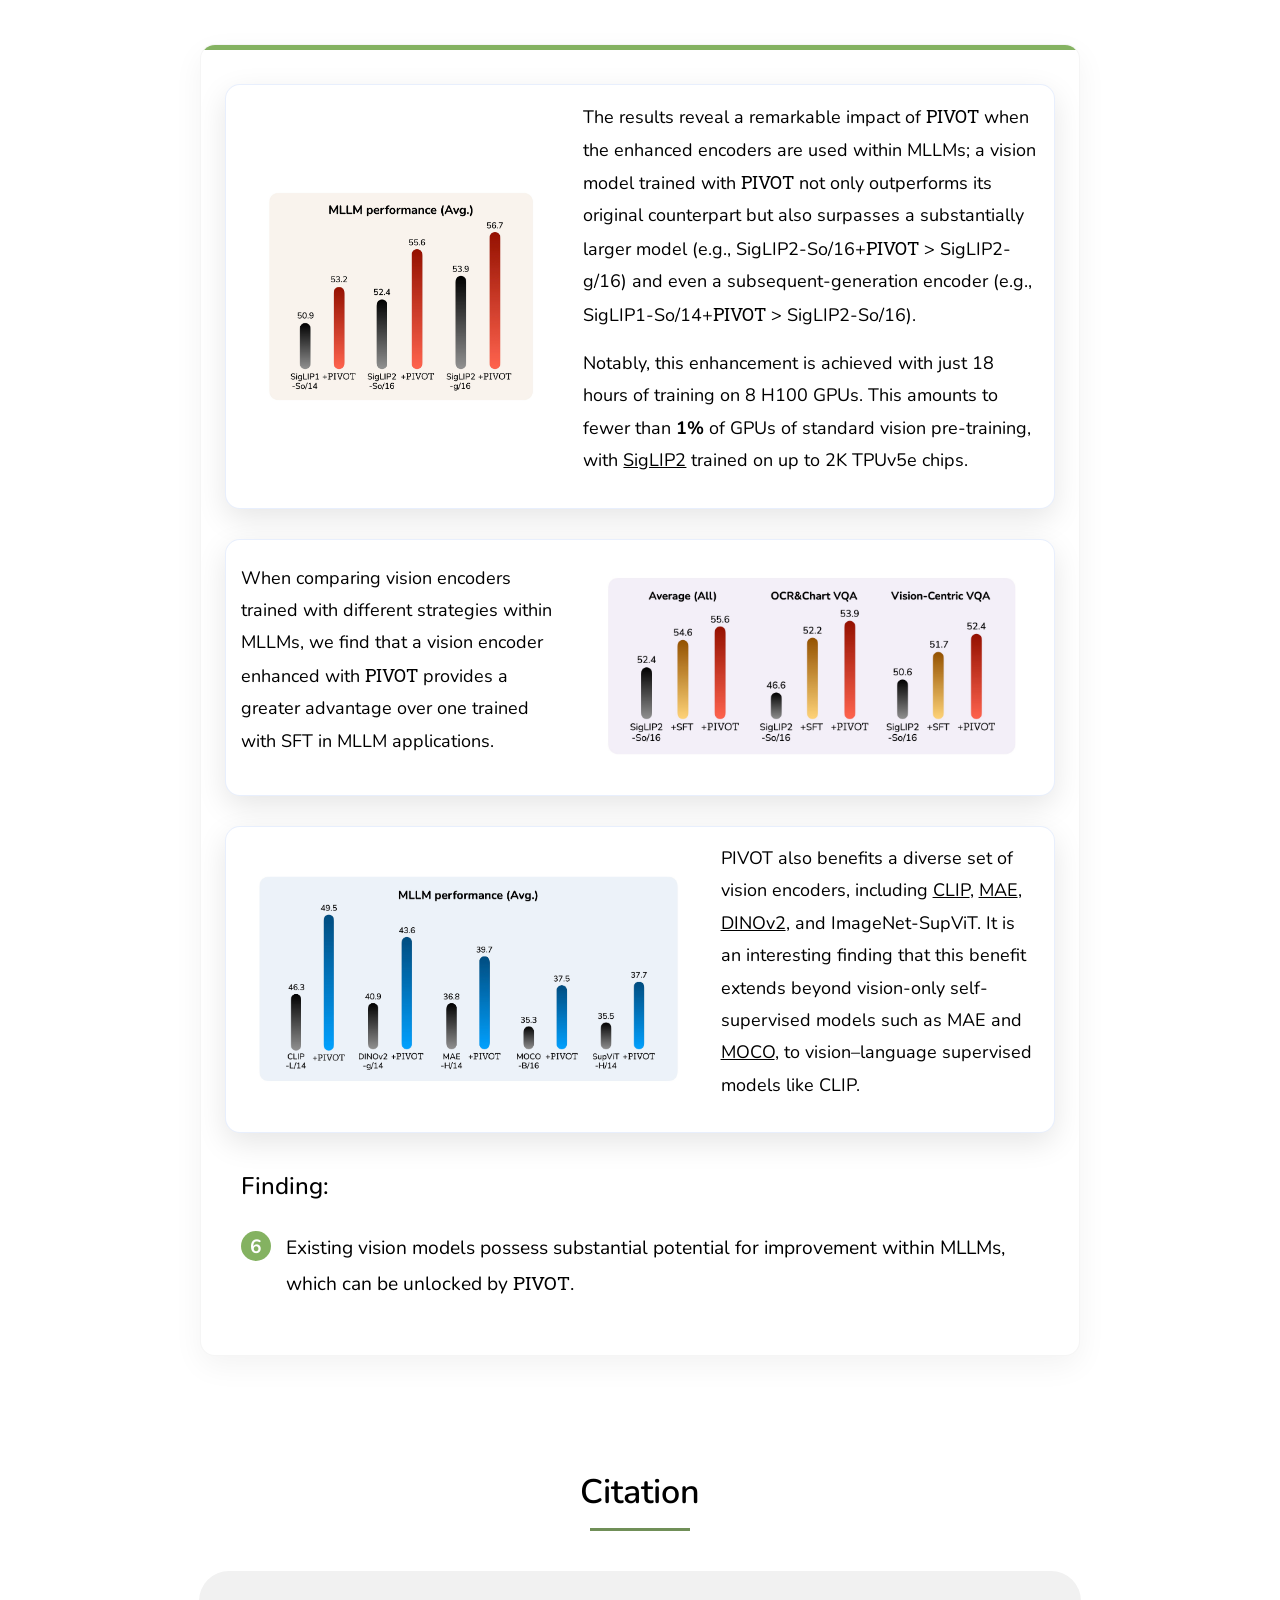
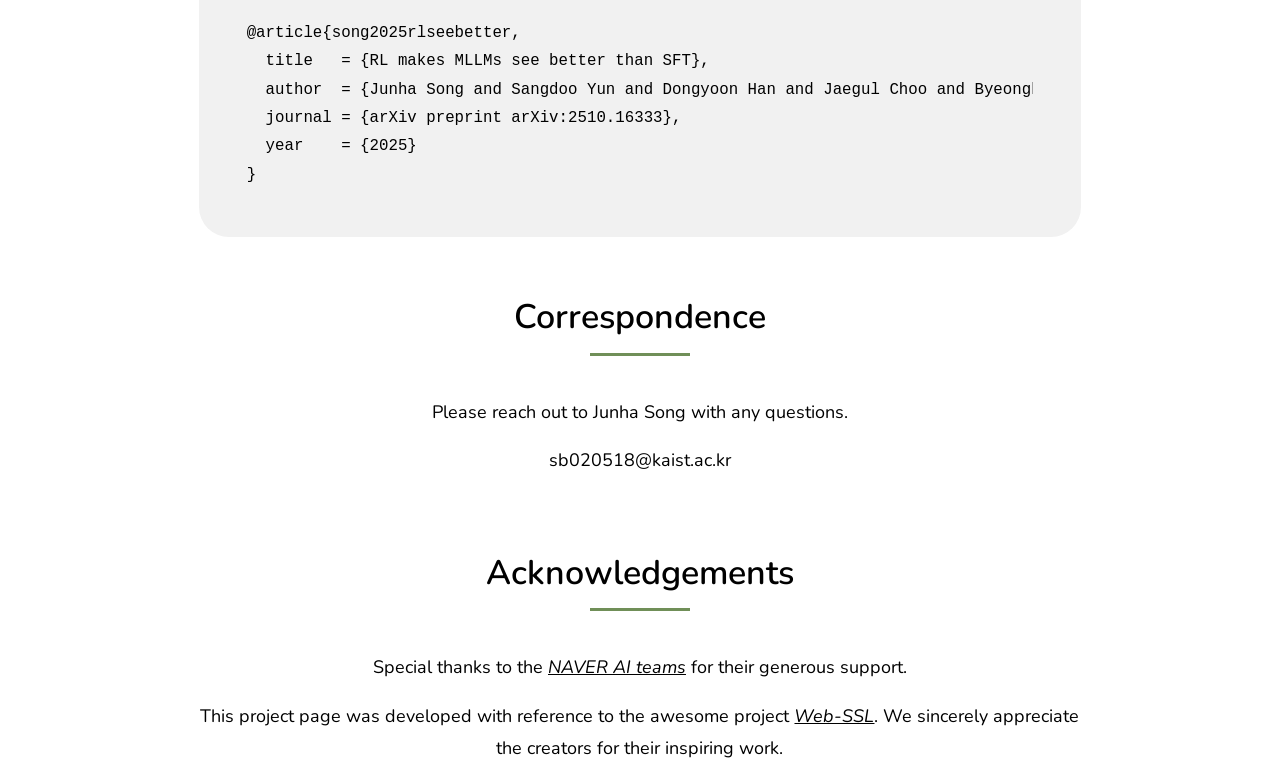
==== commit 606f54f5: "update teaser image" ====
--- a/index.html
+++ b/index.html
@@ -90,8 +90,8 @@
                     <div class="col-lg-12">
                         
                         <p class="mb-4 lead" style="font-size: 1.2rem; font-weight: 500; text-align: left;"><strong>Yes—and the training recipe matters!</strong> Our research shows that training with RL (e.g., DPO) produces stronger, more precisely localized visual representations than SFT. This translates to superior performance not only on MLLM benchmarks (especially strongly vision-related VQA tasks) but also on classic vision tasks like ImageNet classification and segmentation. If your goal is to improve the vision encoder itself for MLLM development, RL is the more effective path.</p>
-                        <div class="figure-container mb-0 mx-auto" style="box-shadow: 0 8px 20px rgba(0, 0, 0, 0.1); max-width: 800px;">
-                            <img src="assets/figures/tldr.png" alt="rl-makes-mllms-see-better" class="img-fluid rounded">
+                        <div class="figure-container mb-0 mx-auto" style="box-shadow: 0 8px 20px rgba(0, 0, 0, 0.1); max-width: 900px;">
+                            <img src="assets/figures/tldr.jpeg" alt="rl-makes-mllms-see-better" class="img-fluid rounded">
                         </div>
                     </div>
                 </div>
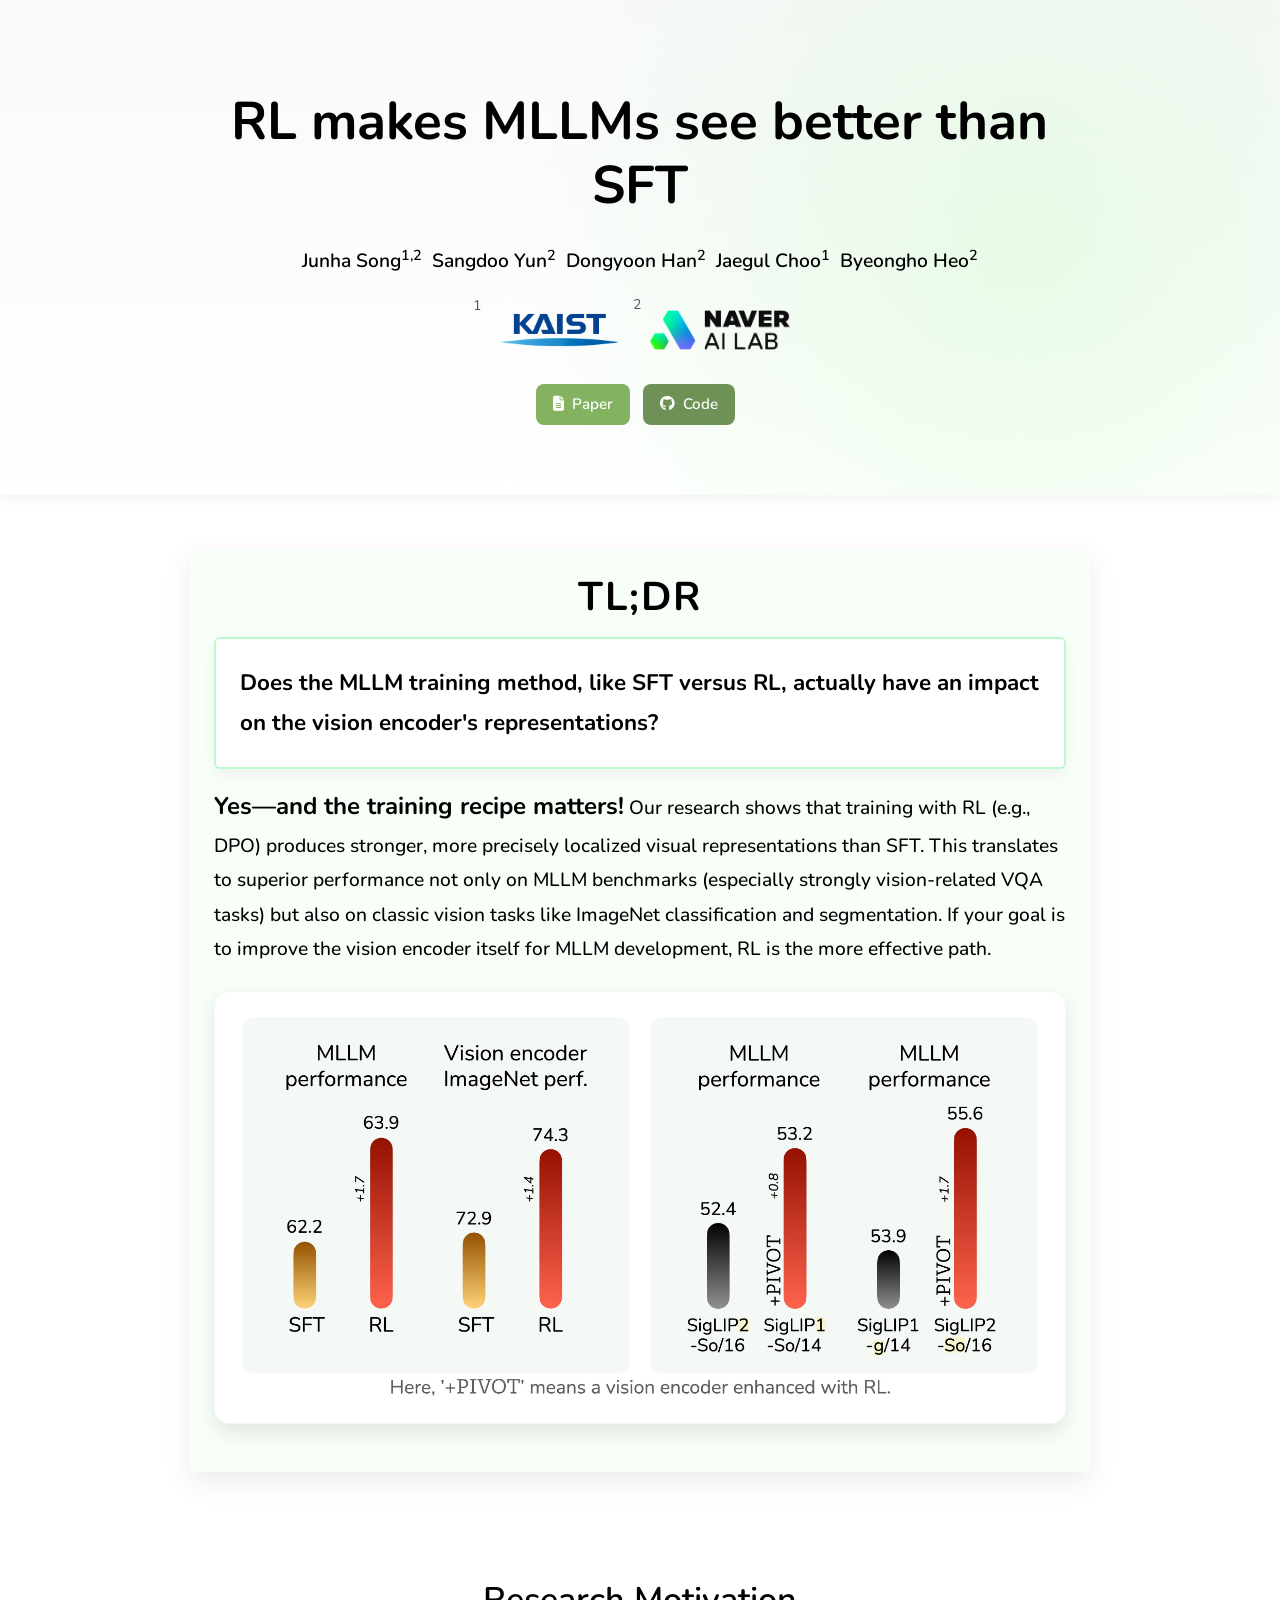
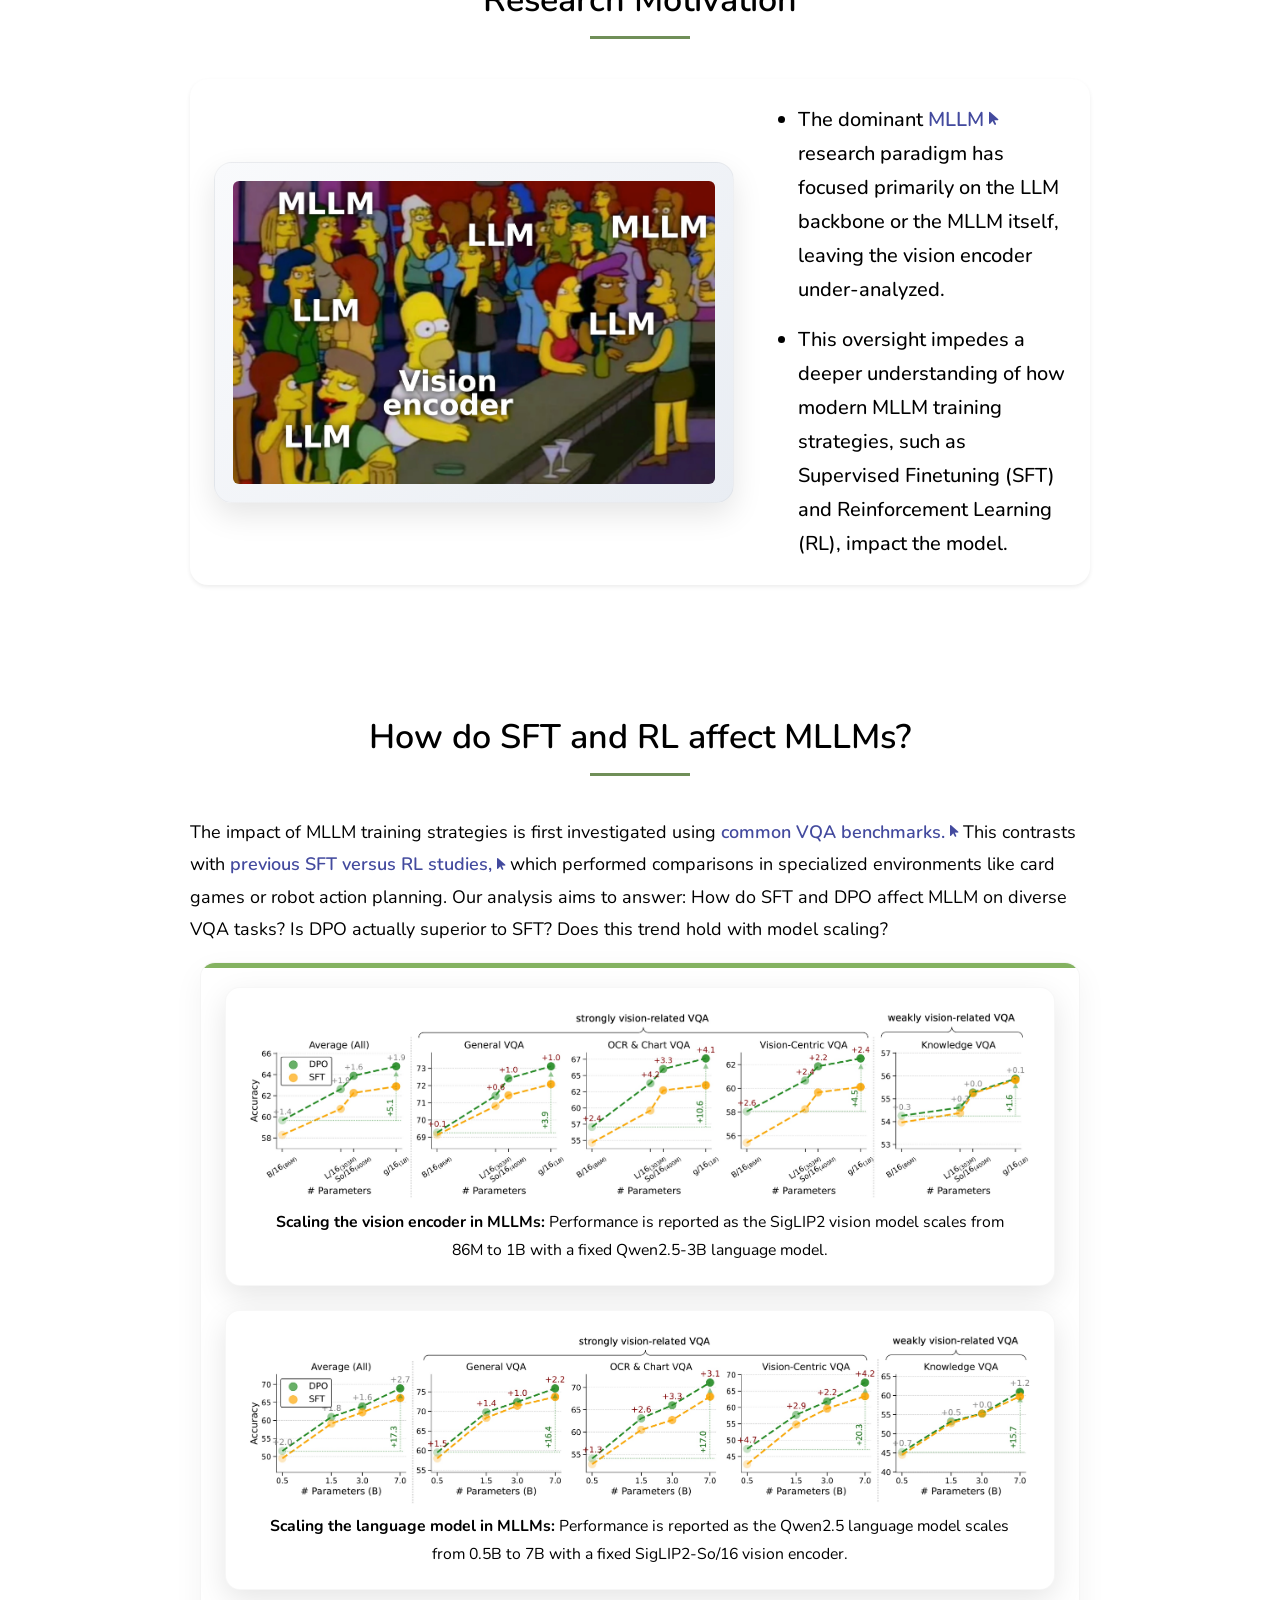
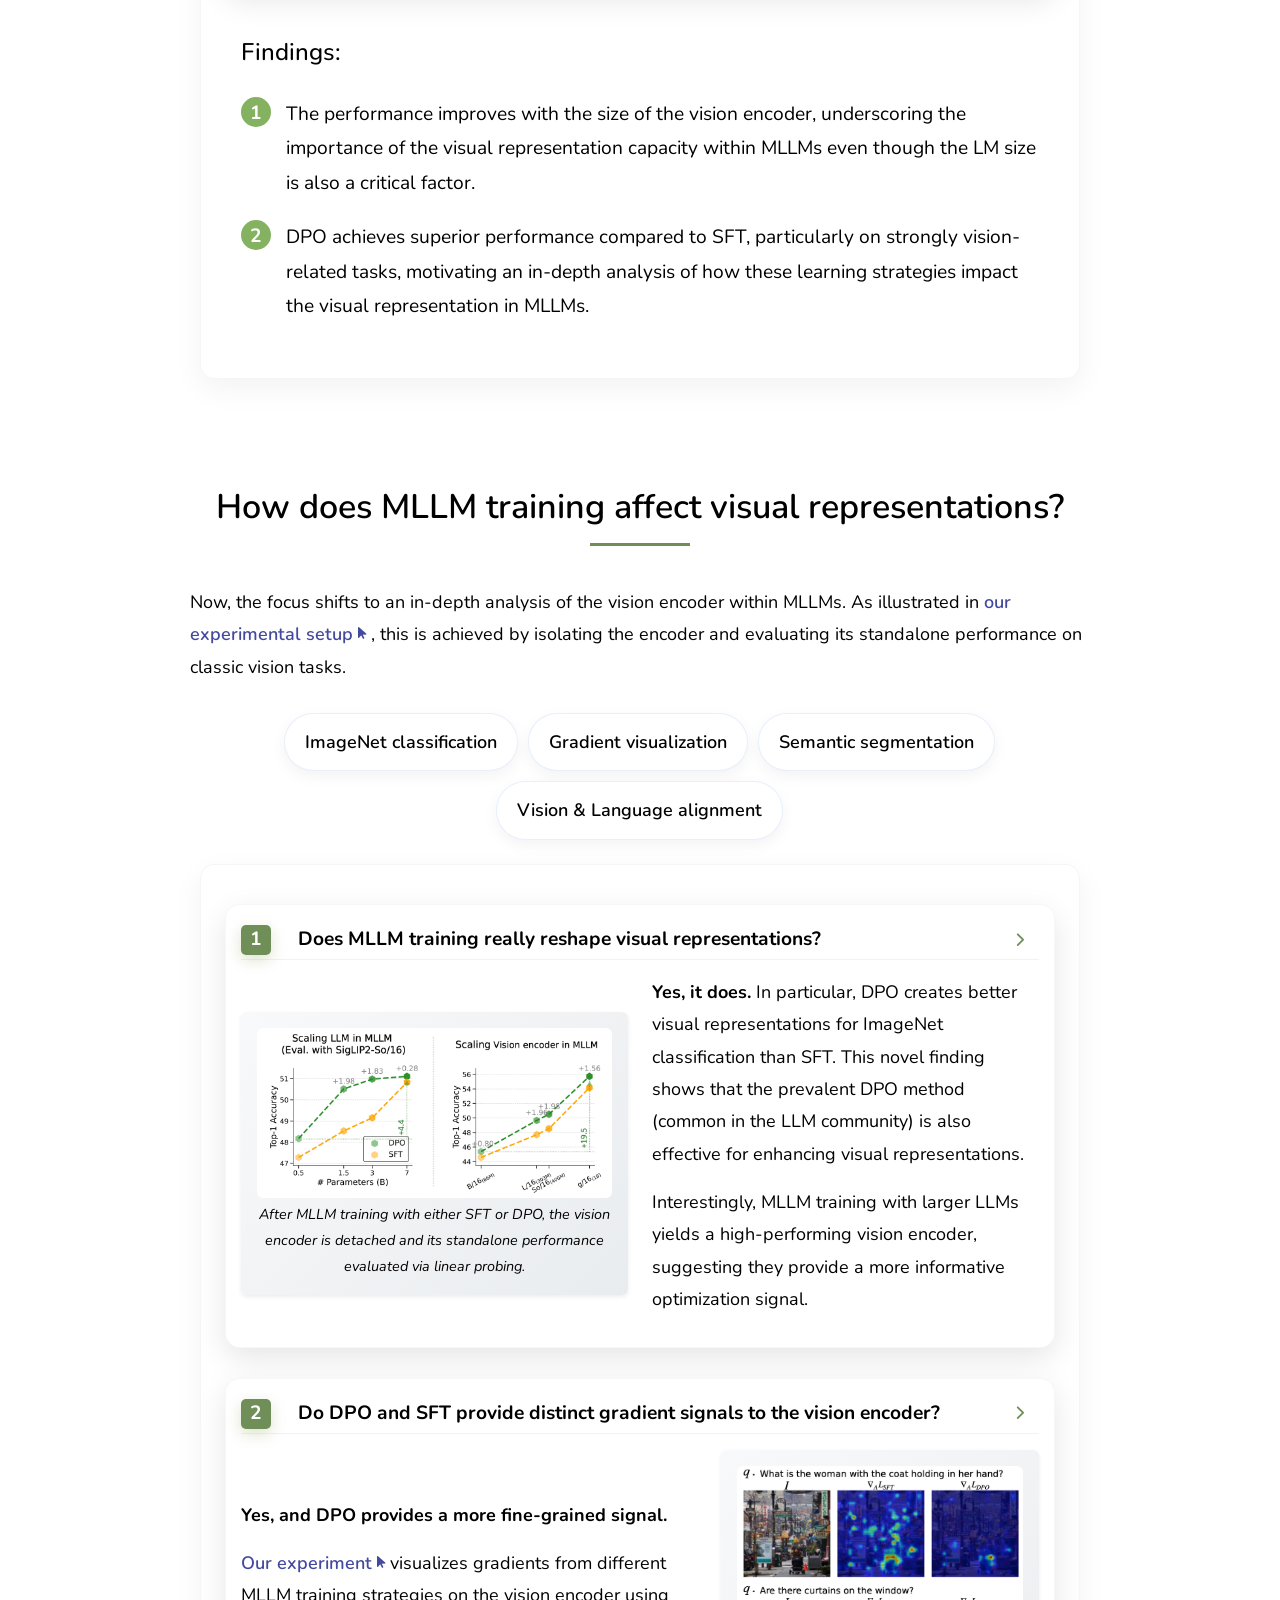
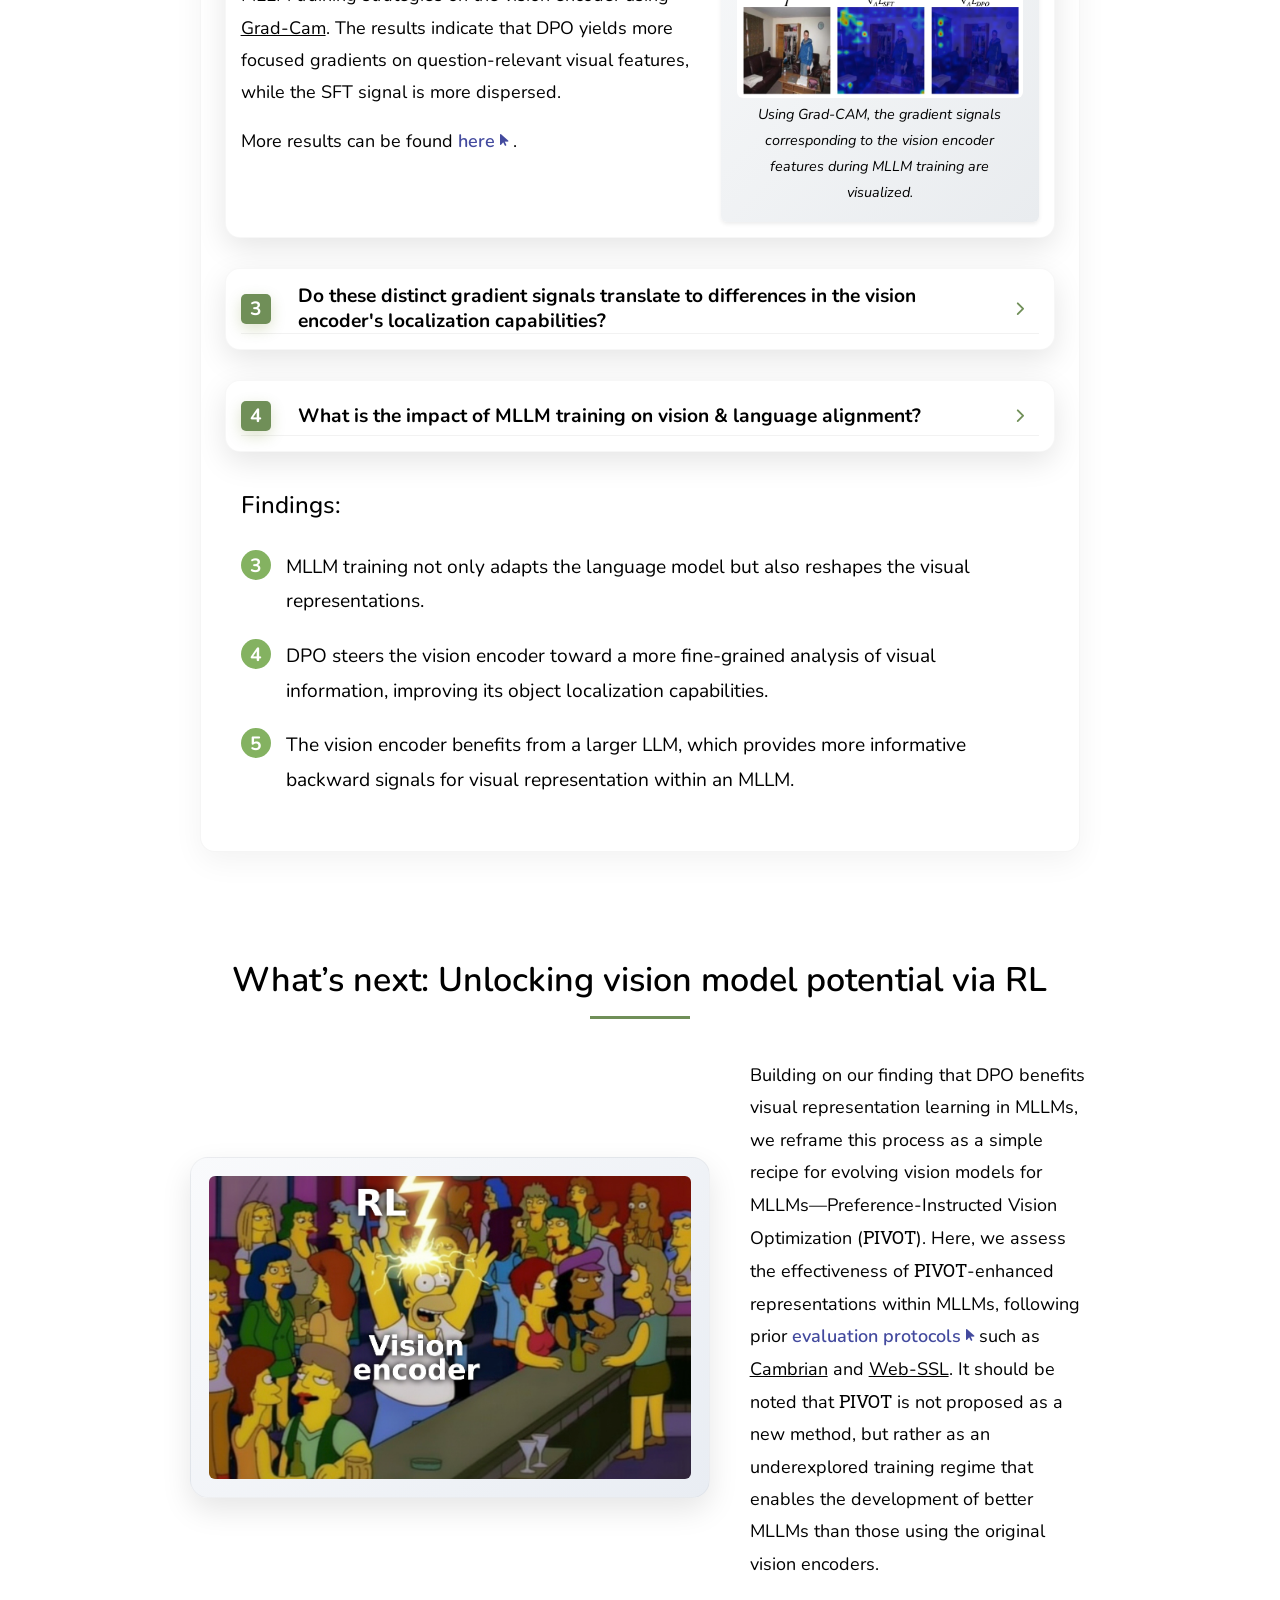
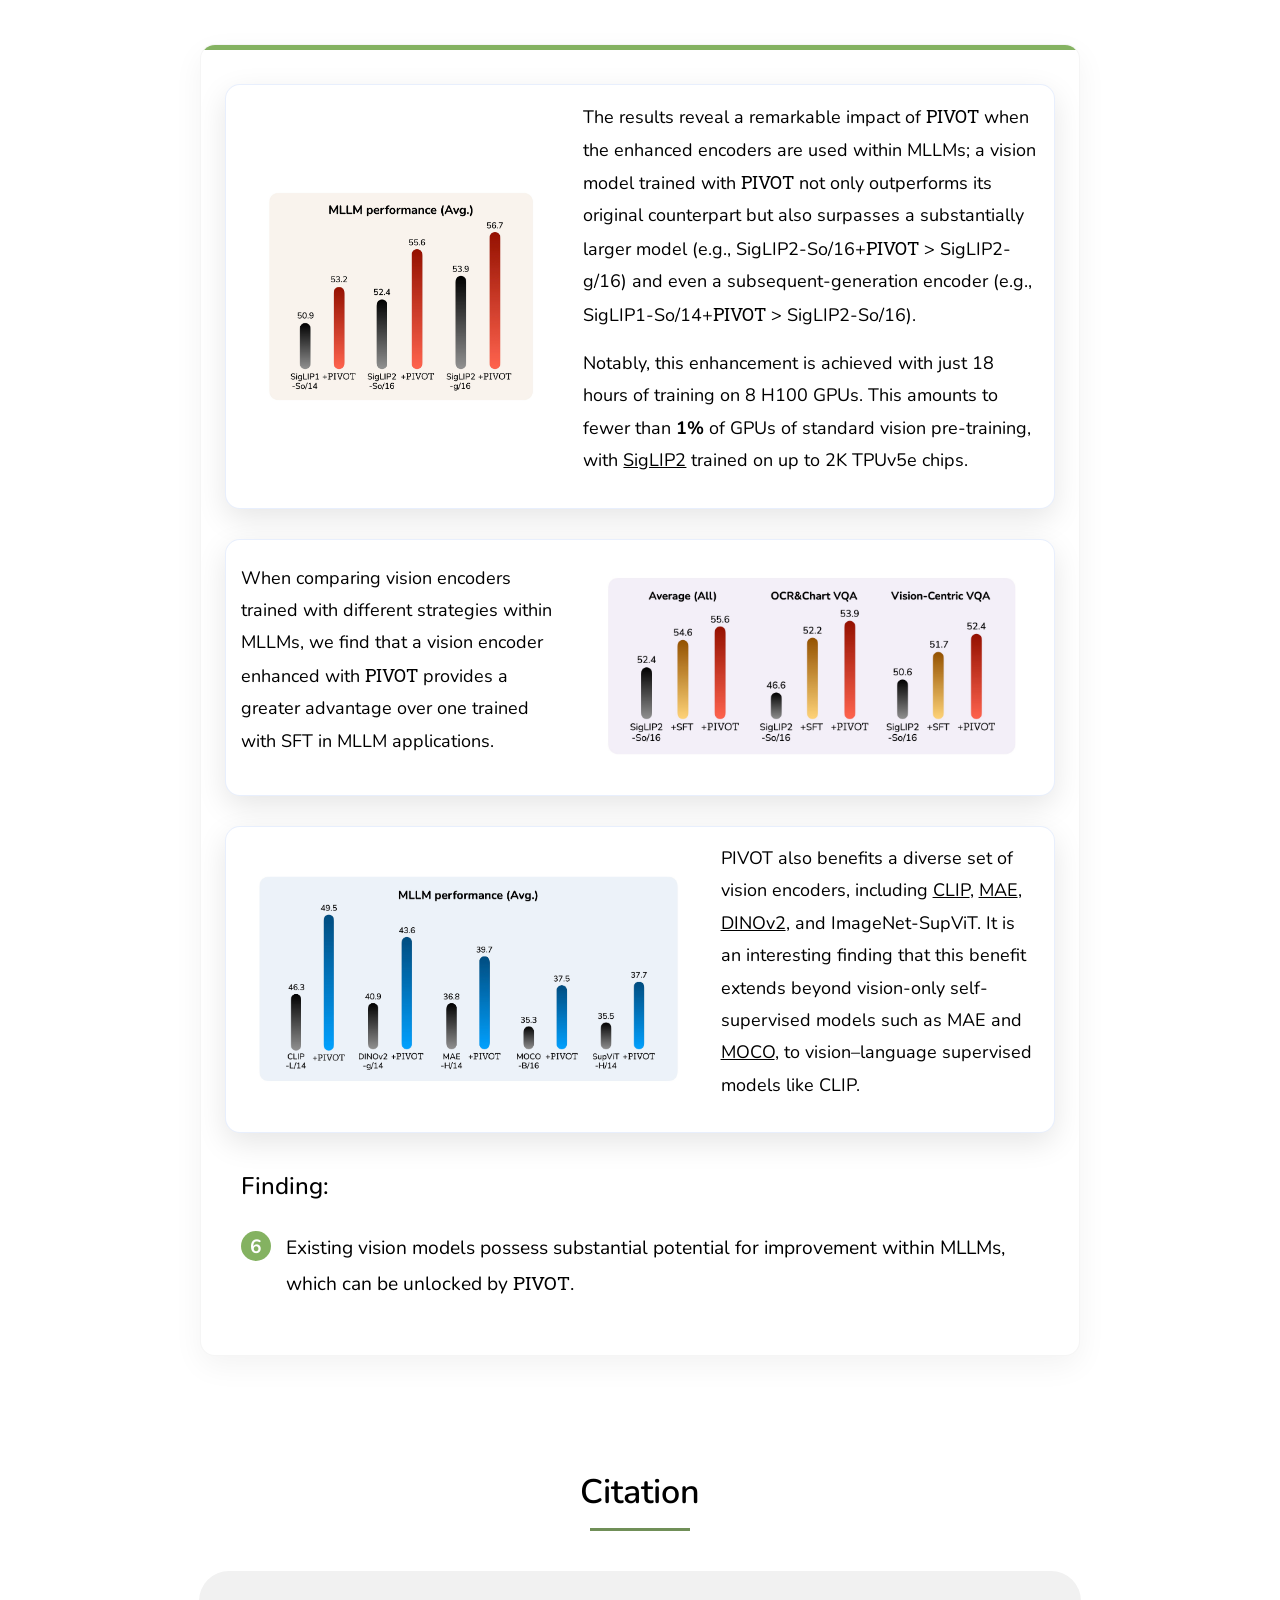
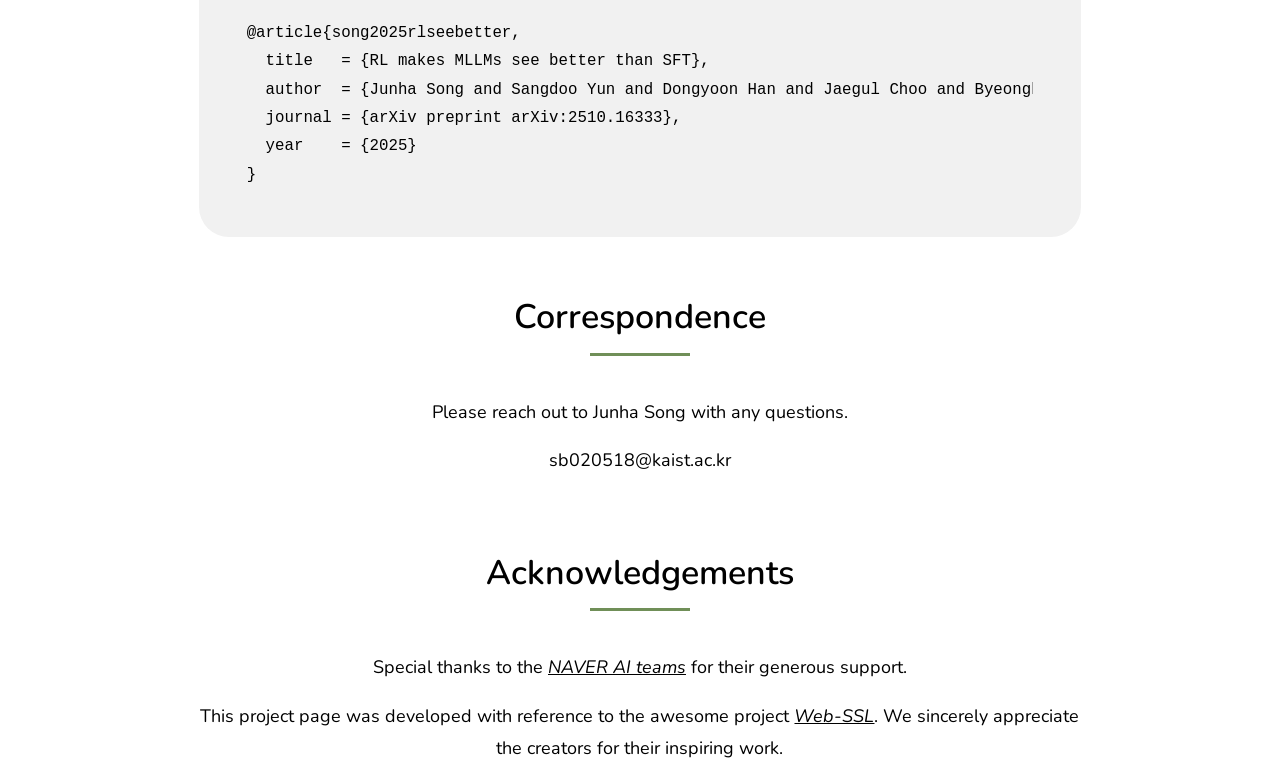
==== commit 4a17833b: "update gif" ====
--- a/index.html
+++ b/index.html
@@ -58,7 +58,7 @@
                     </div> -->
                     <div class="mt-4">
                         <a href="https://www.arxiv.org/abs/2510.16333/" class="btn primary-btn me-2"><i class="fas fa-file-alt me-2"></i>Paper</a>
-                        <a href="https://june-page.github.io/pivot/" class="btn secondary-btn me-2"><i class="fab fa-github me-2"></i>Code (coming soon)</a>
+                        <a href="https://june-page.github.io/pivot/" class="btn secondary-btn me-2"><i class="fab fa-github me-2"></i>Code</a>
                     </div>
                 </div>
             </div>
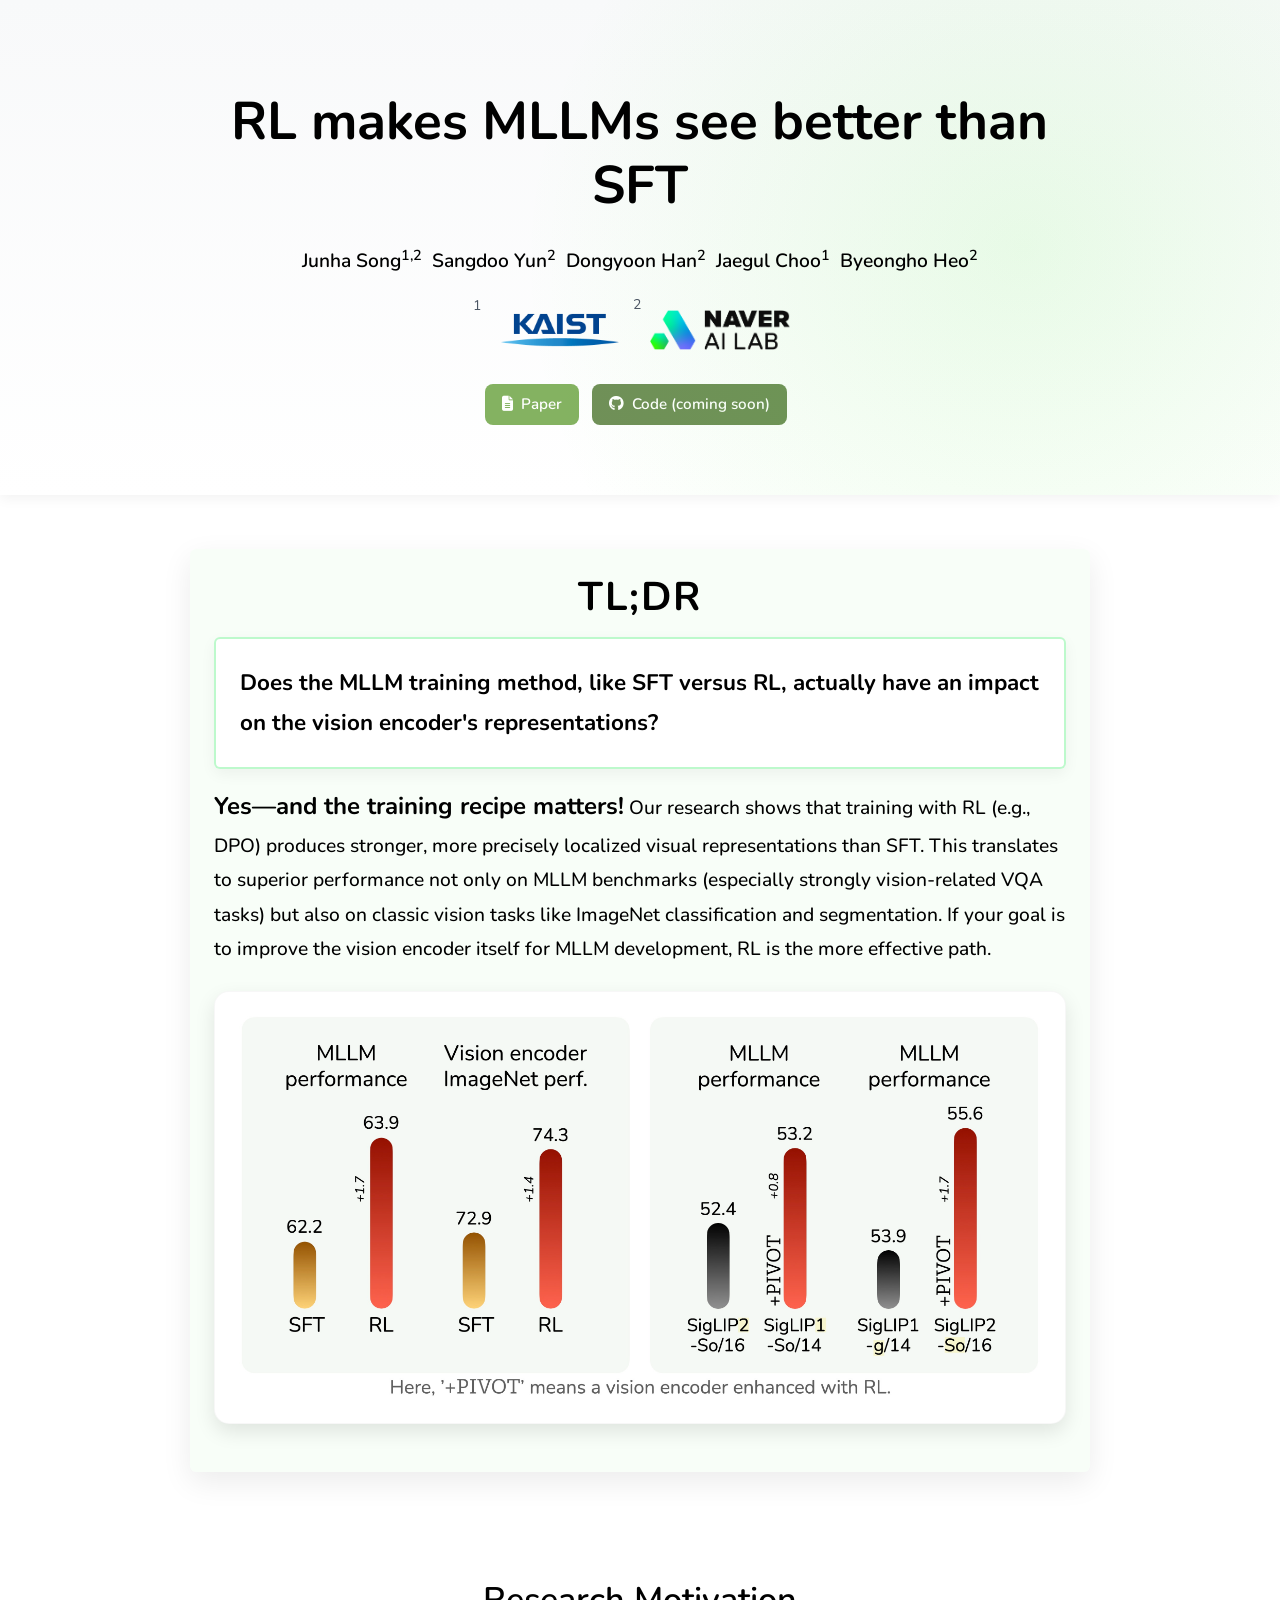
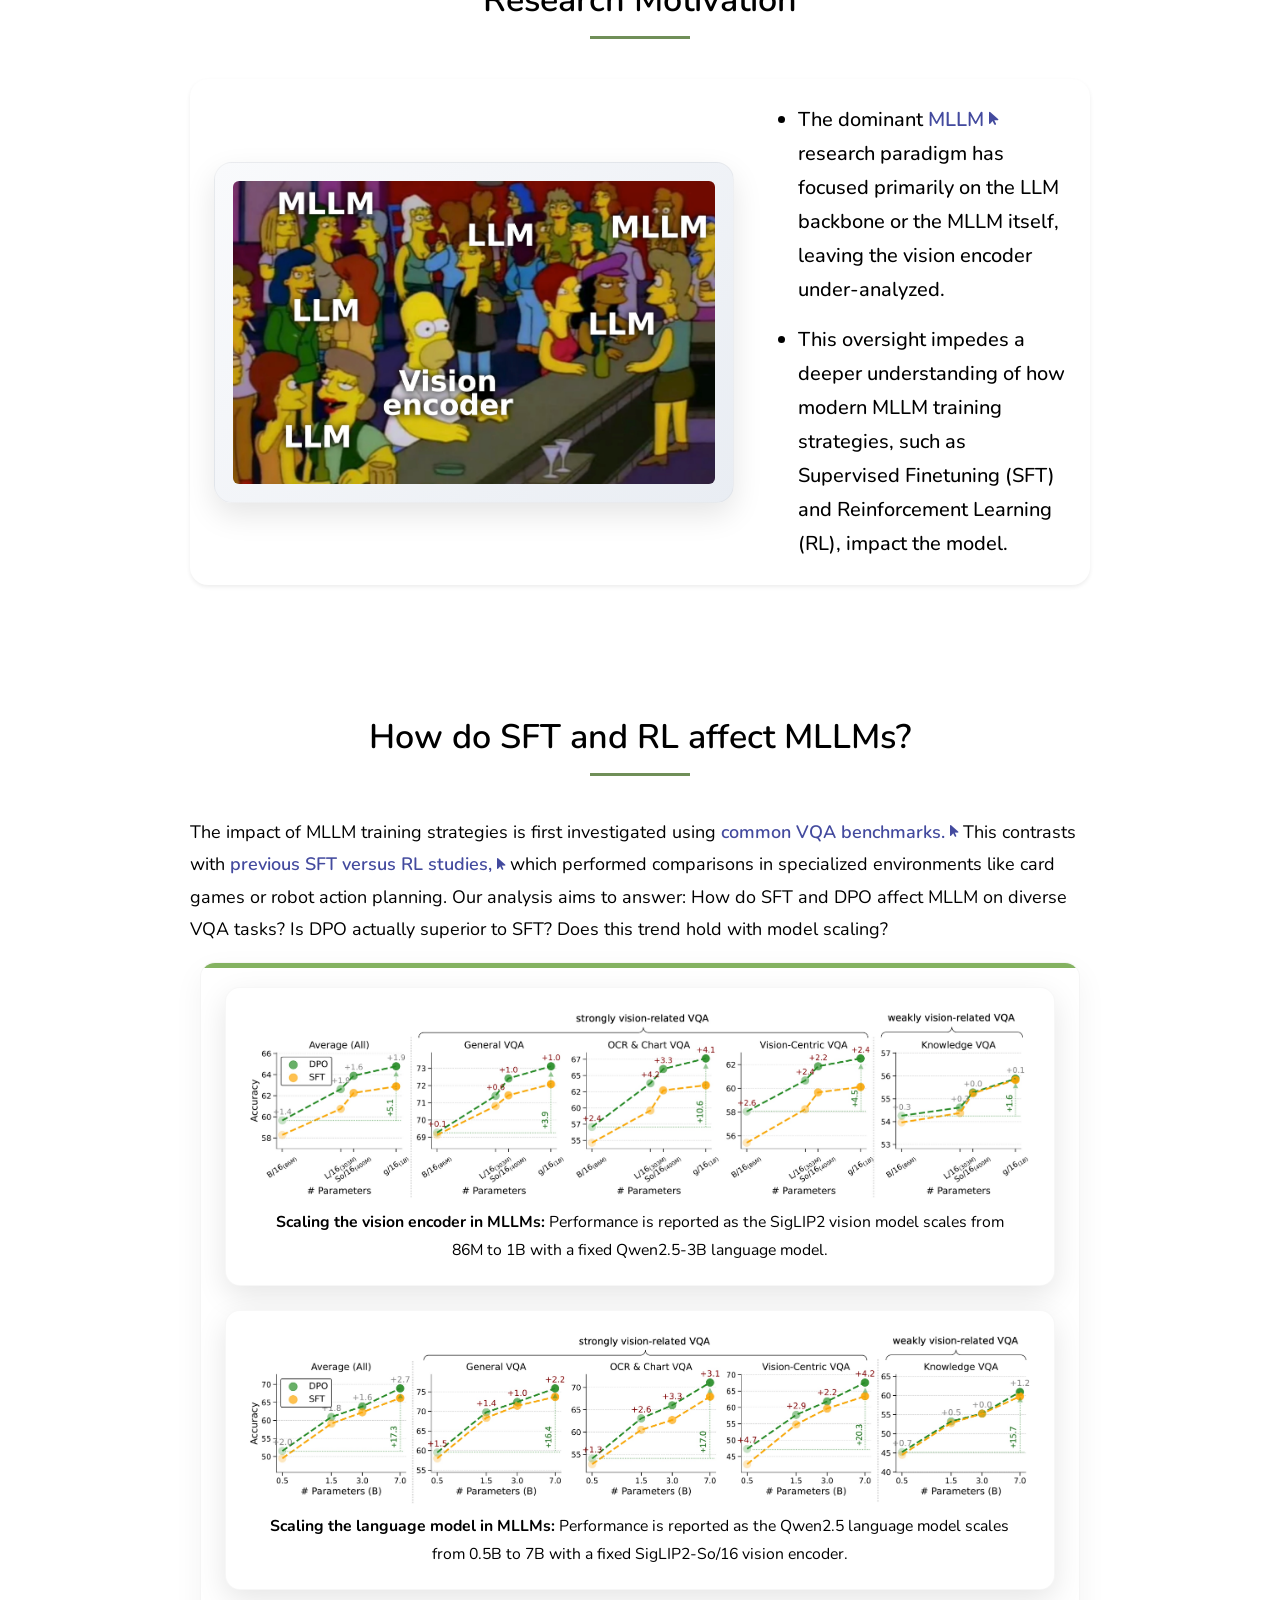
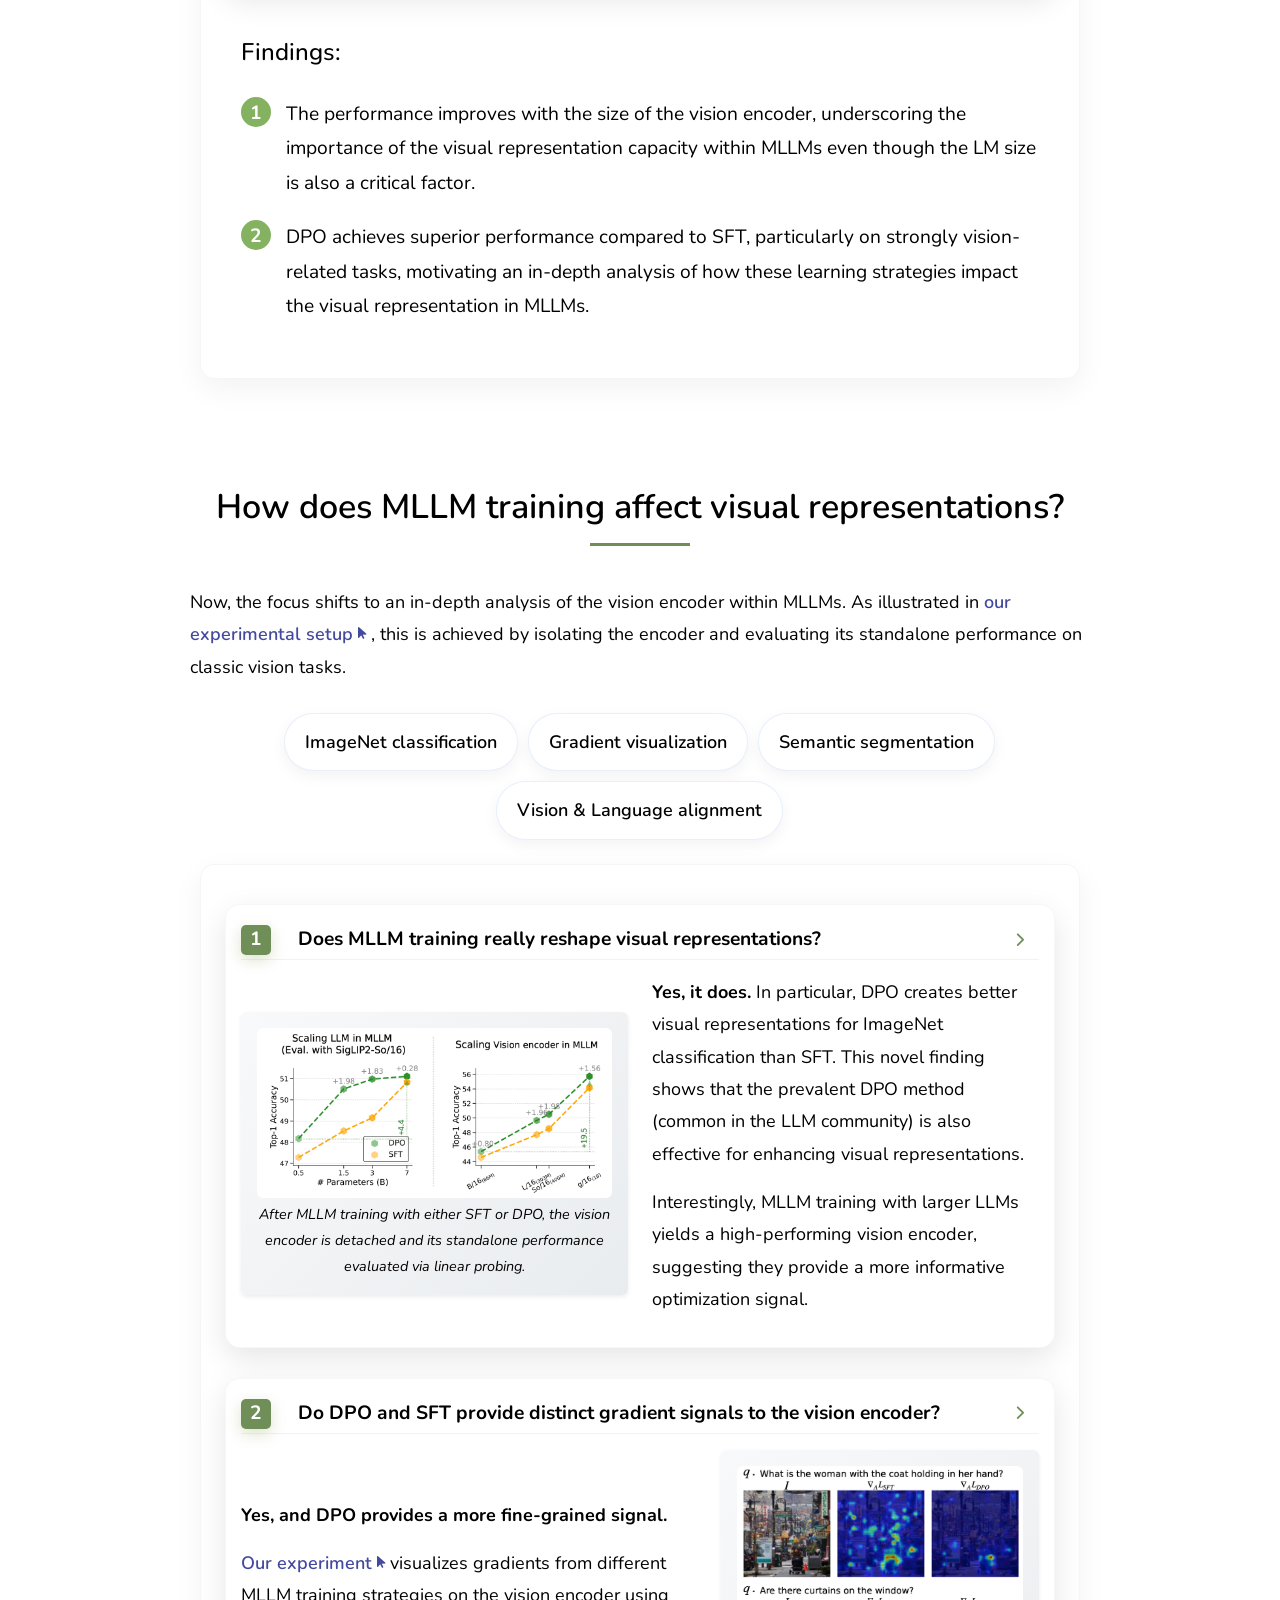
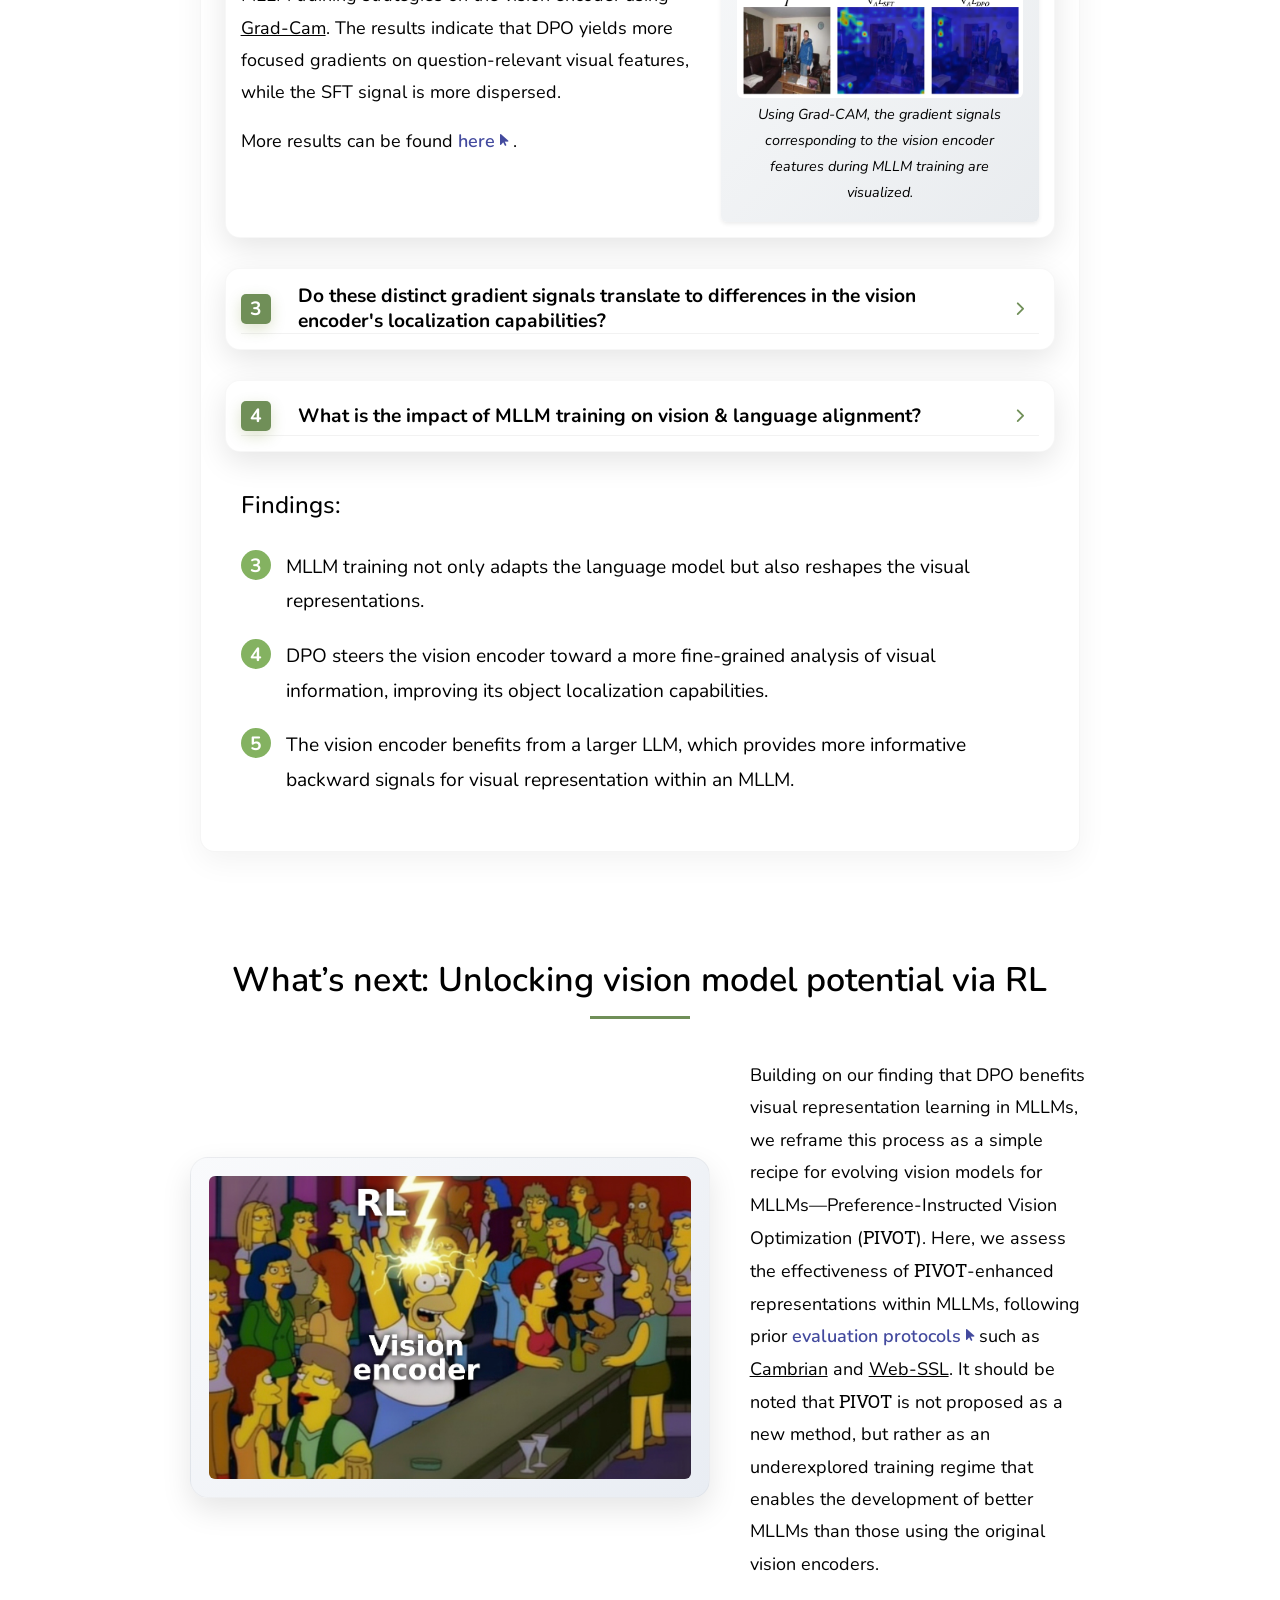
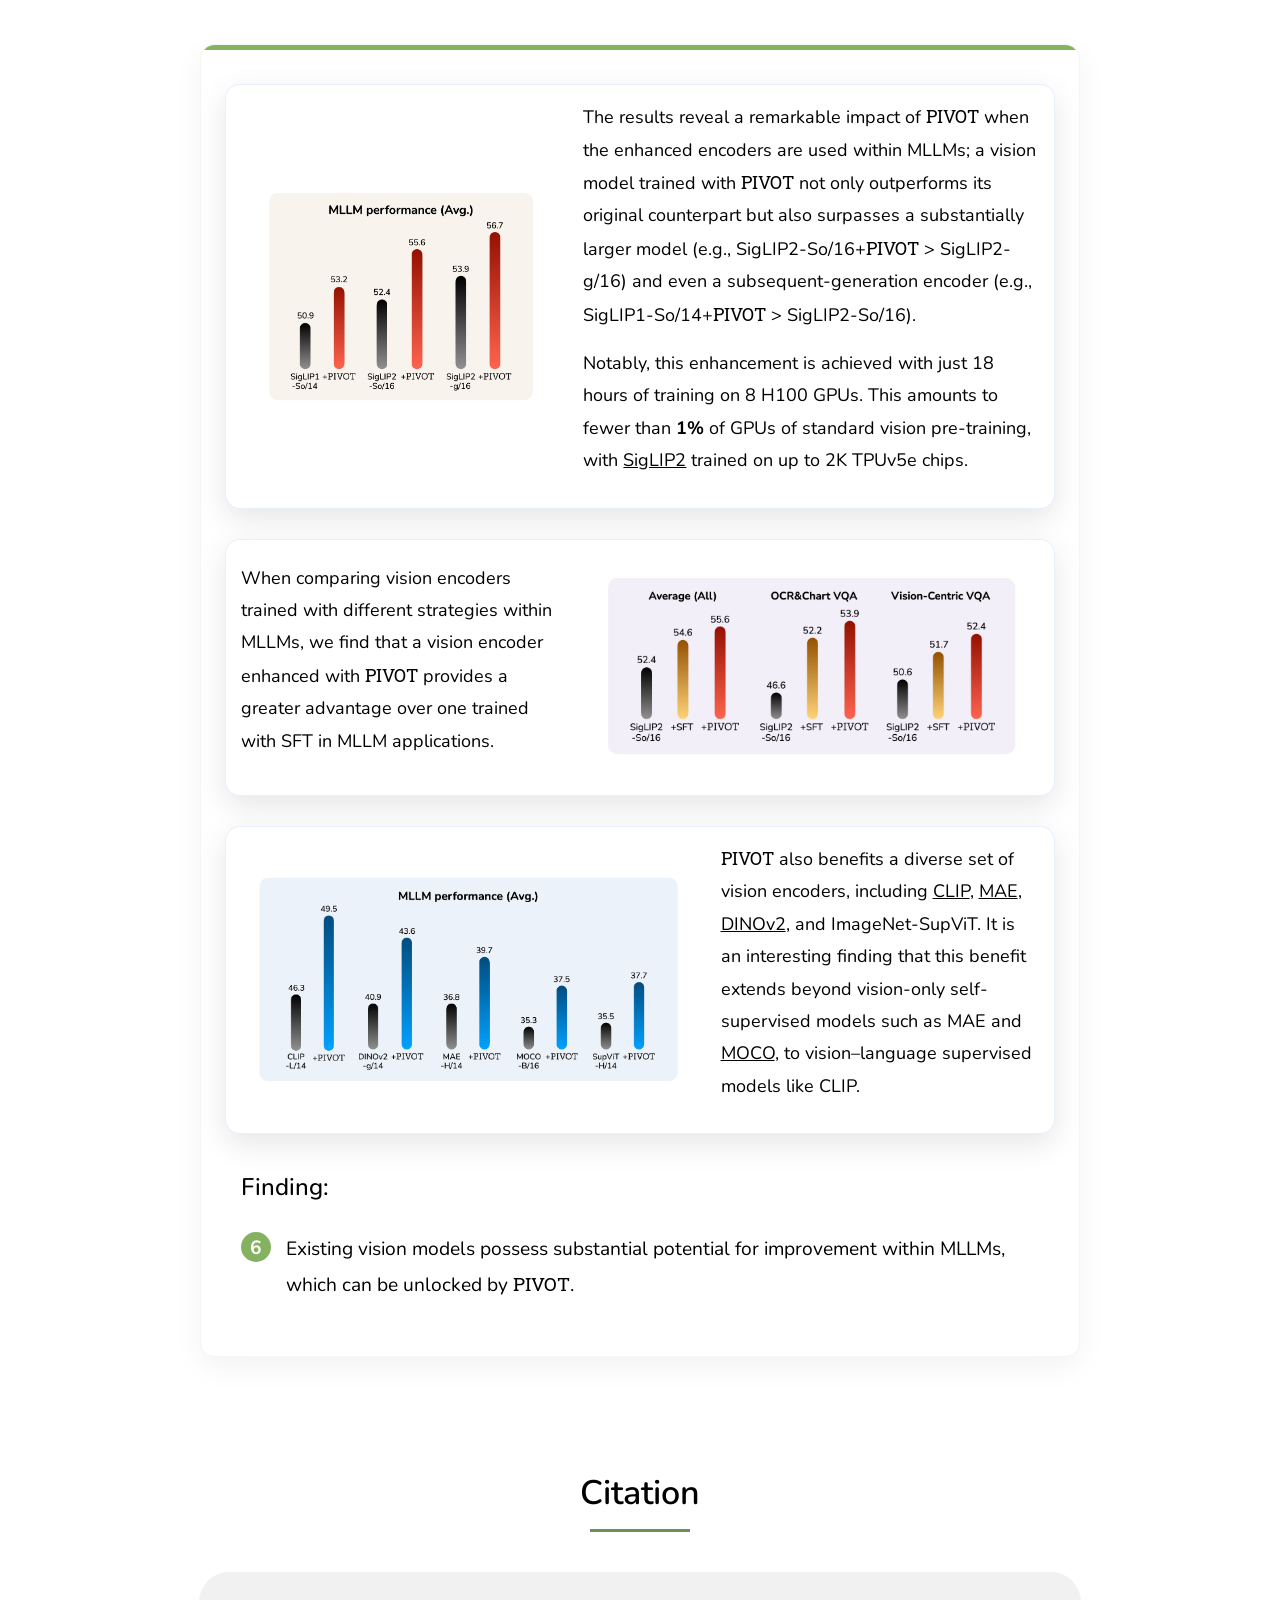
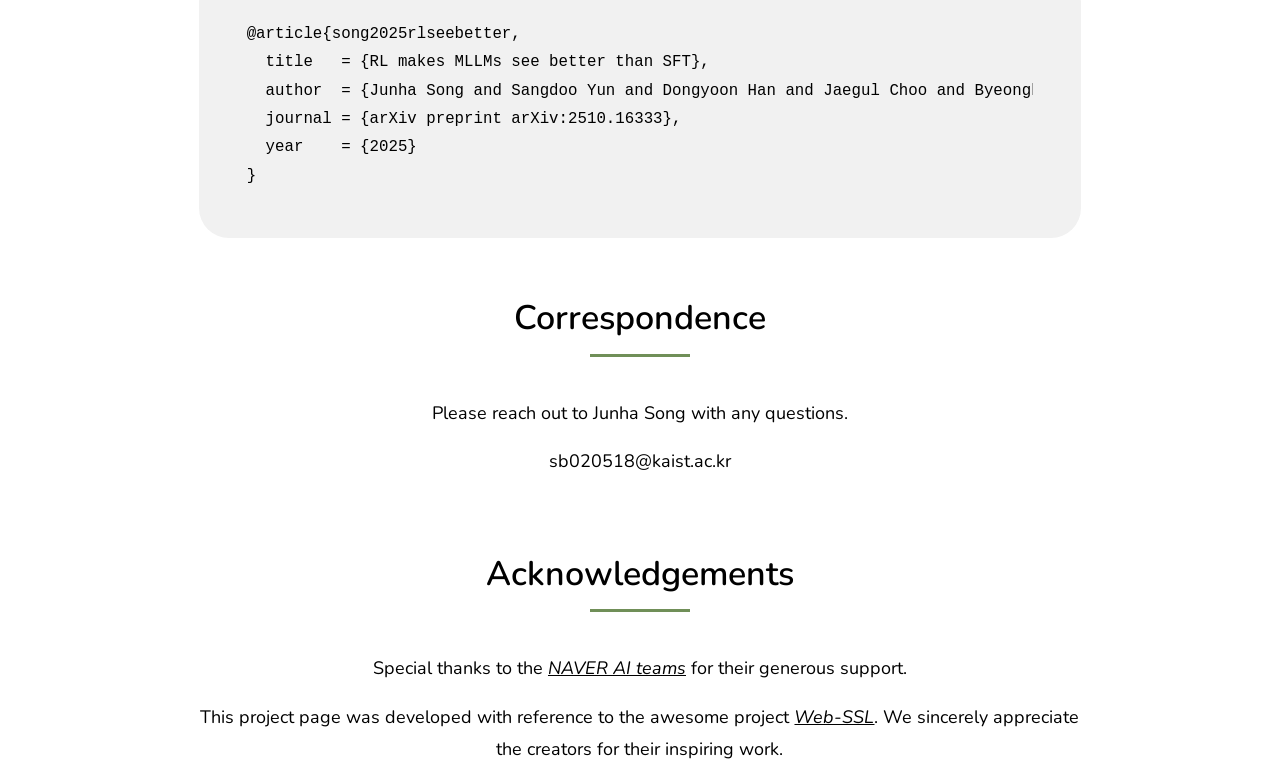
==== commit bbfd2da1: "update readme" ====
--- a/index.html
+++ b/index.html
@@ -4,7 +4,7 @@
     <meta charset="UTF-8">
     <meta name="viewport" content="width=1200">
     <!-- For social media thumbnail preview -->
-    <meta property="og:image" content="https://github.com/june-page/pivot/blob/main/assets/figures/simpsons.jpg?raw=true" />
+    <meta property="og:image" content="https://raw.githubusercontent.com/june-page/pivot/refs/heads/main/assets/figures/hover-pivot.gif" />
     <title>RL makes MLLMs see better than SFT</title>
     <!-- Bootstrap CSS -->
     <!-- <link href="vendor/css/bootstrap.min.css" rel="stylesheet"> -->
@@ -58,7 +58,7 @@
                     </div> -->
                     <div class="mt-4">
                         <a href="https://www.arxiv.org/abs/2510.16333/" class="btn primary-btn me-2"><i class="fas fa-file-alt me-2"></i>Paper</a>
-                        <a href="https://june-page.github.io/pivot/" class="btn secondary-btn me-2"><i class="fab fa-github me-2"></i>Code</a>
+                        <a href="https://june-page.github.io/pivot/" class="btn secondary-btn me-2"><i class="fab fa-github me-2"></i>Code (coming soon)</a>
                     </div>
                 </div>
             </div>
@@ -492,7 +492,7 @@
                                             </div>
                                             <div class="col-md-5">
                                                 <p>
-                                                    PIVOT also benefits a diverse set of vision encoders, including 
+                                                    <span class="pivot-font">PIVOT</span> also benefits a diverse set of vision encoders, including 
                                                     <a href="https://arxiv.org/abs/2103.00020" target="_blank" rel="noopener noreferrer">CLIP</a>, 
                                                     <a href="https://arxiv.org/abs/2111.06377" target="_blank" rel="noopener noreferrer">MAE</a>, 
                                                     <a href="https://arxiv.org/abs/2304.07193" target="_blank" rel="noopener noreferrer">DINOv2</a>, and ImageNet-SupViT. 
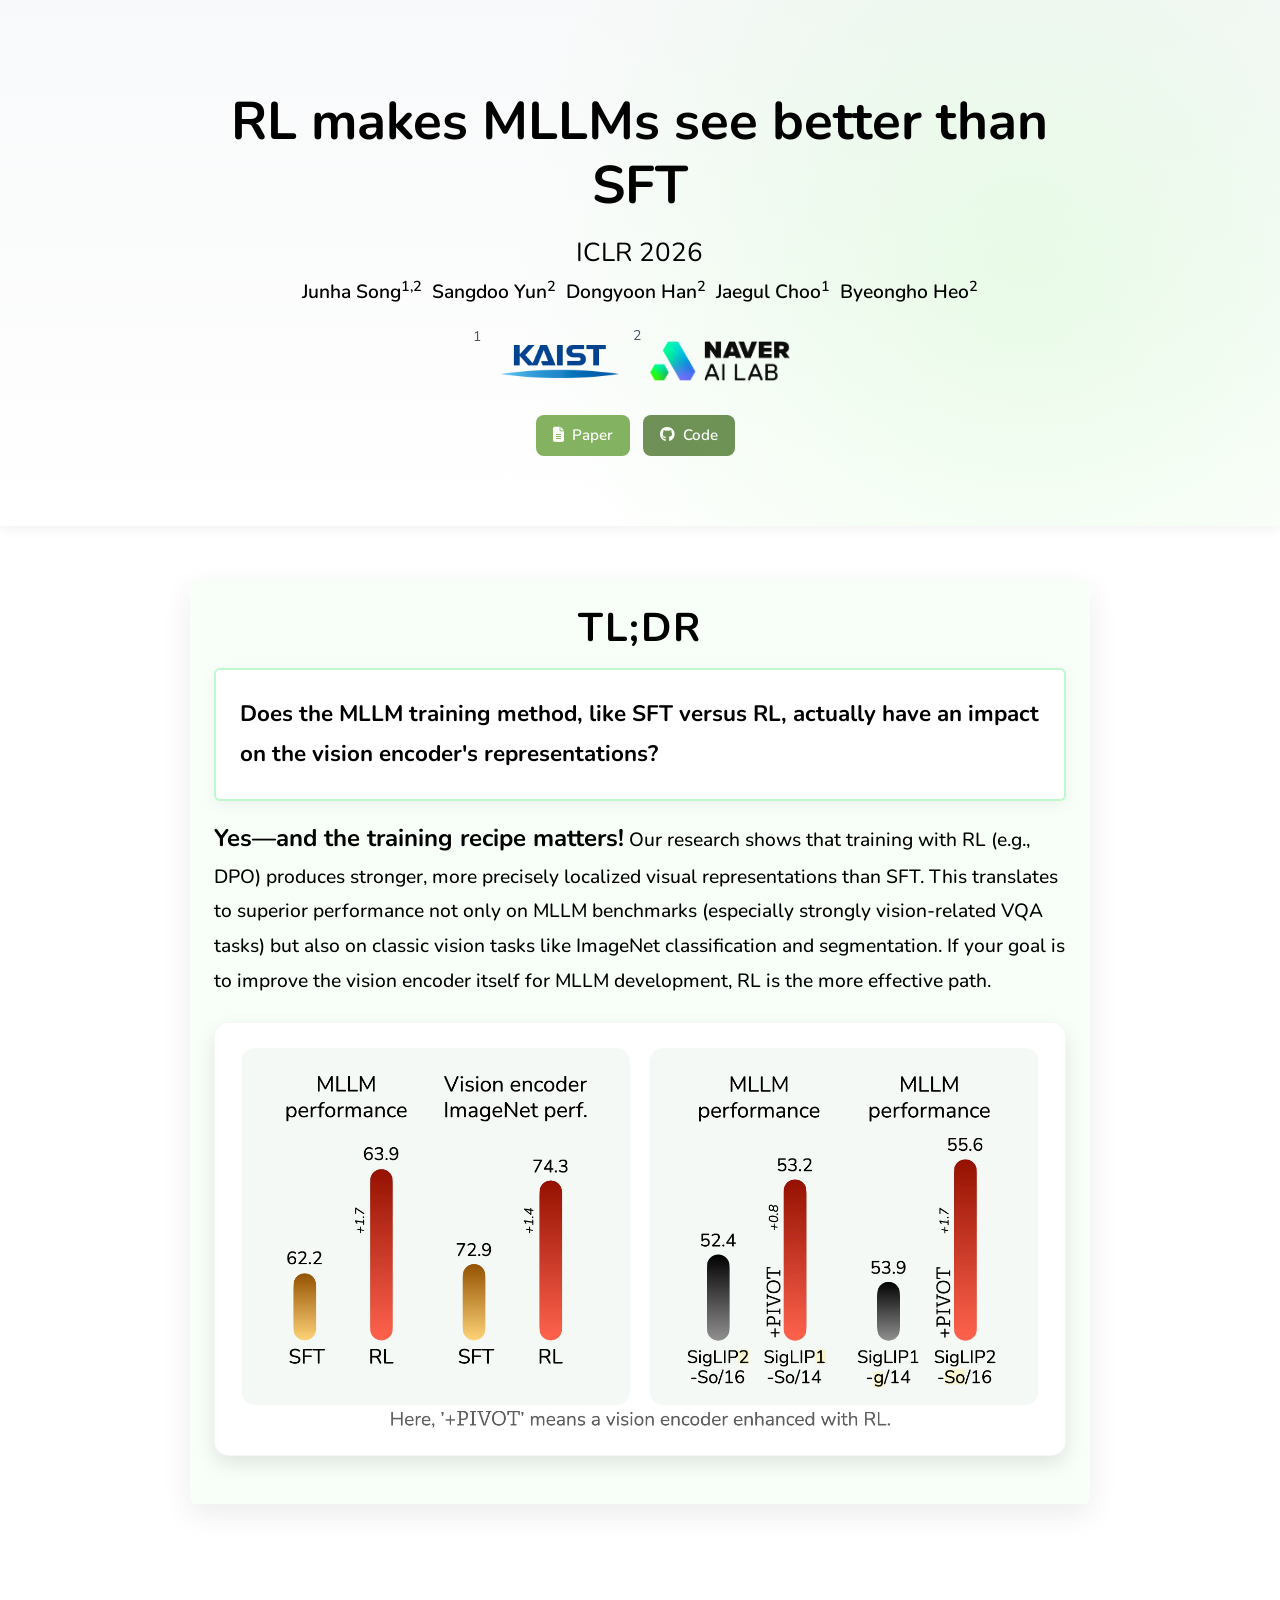
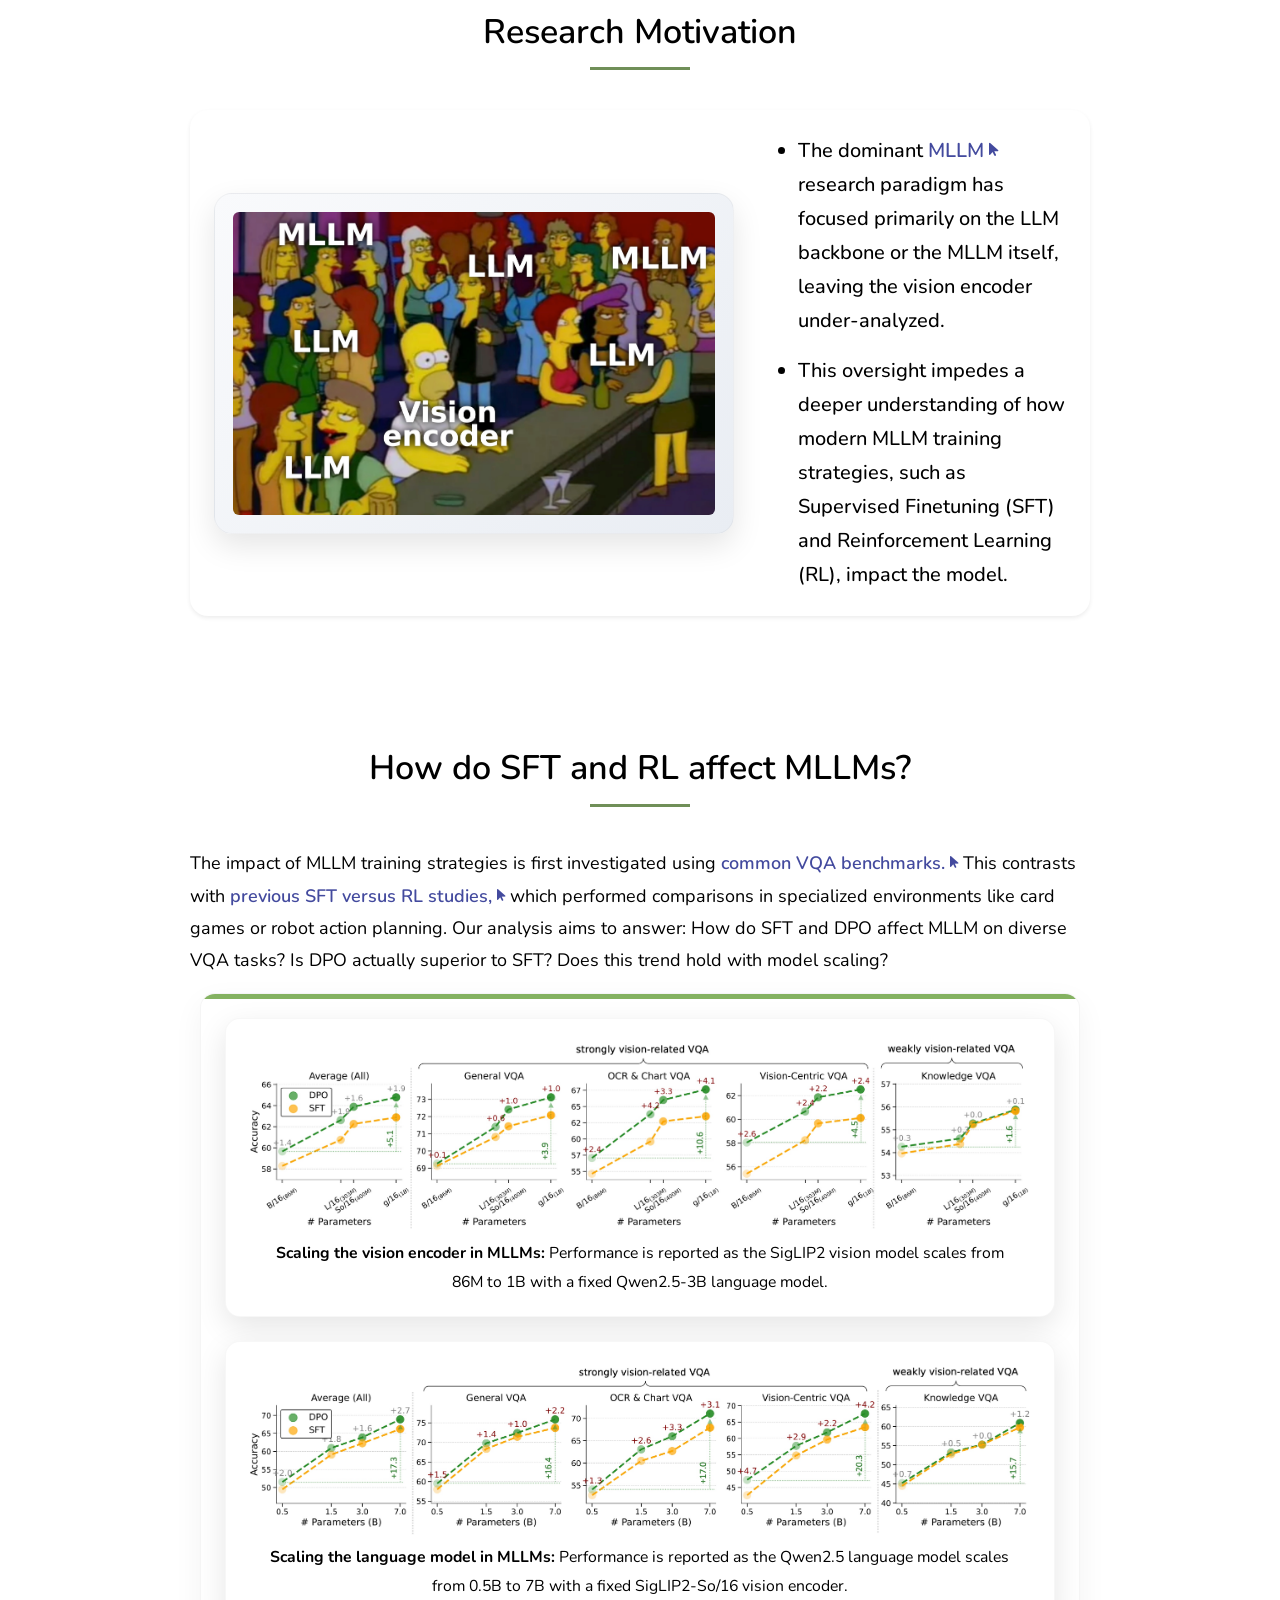
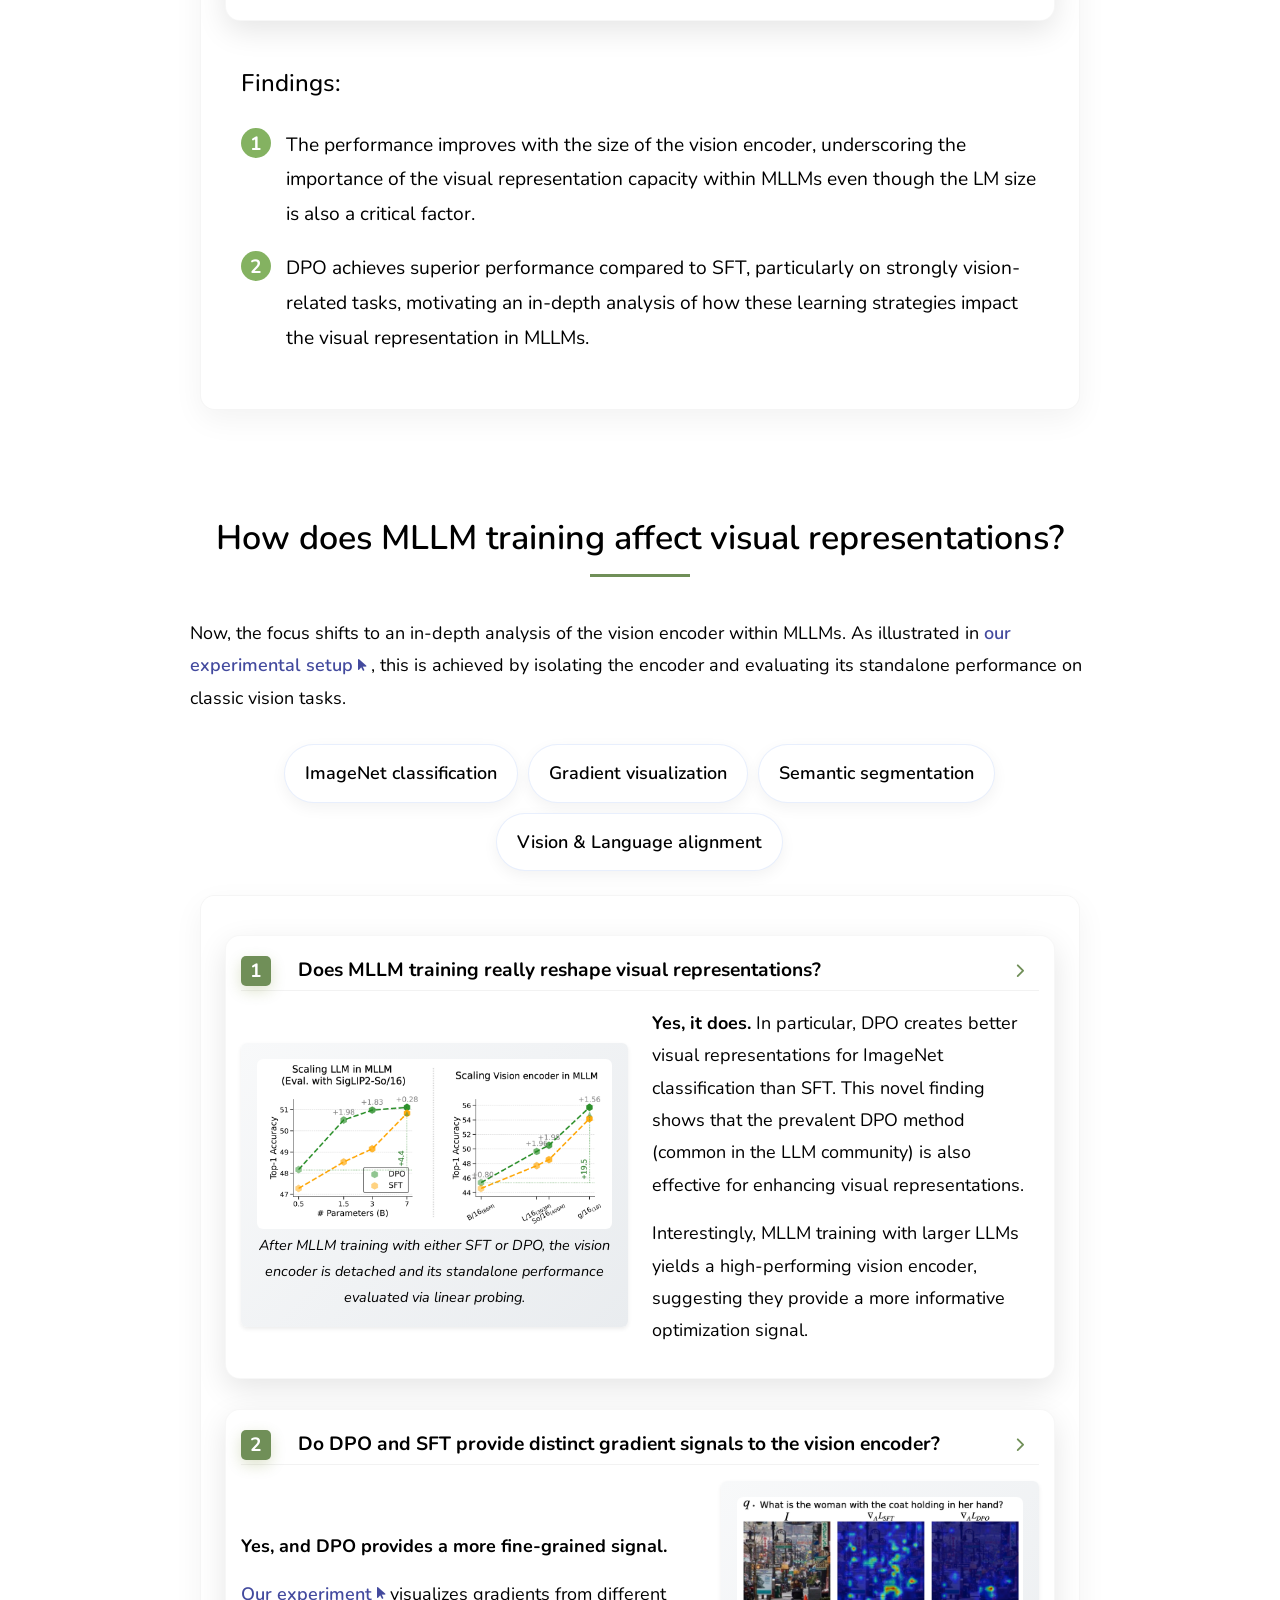
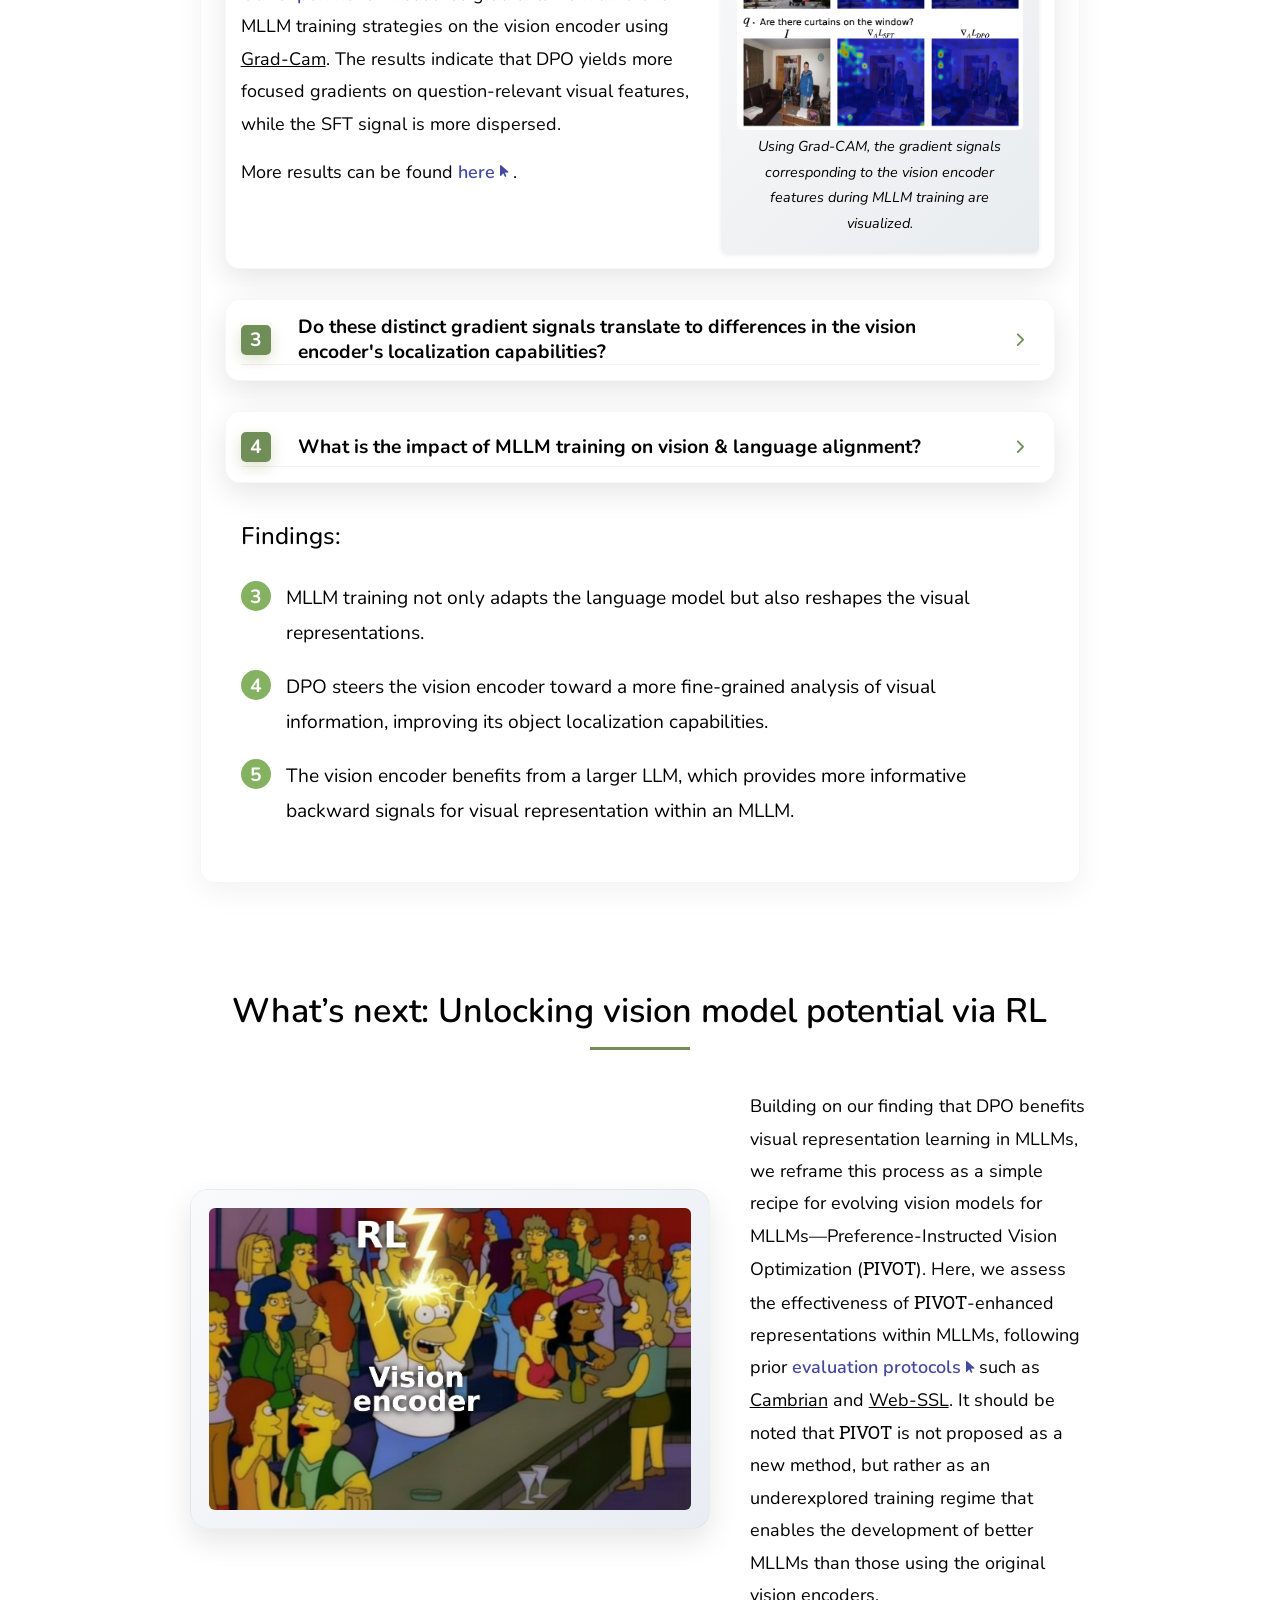
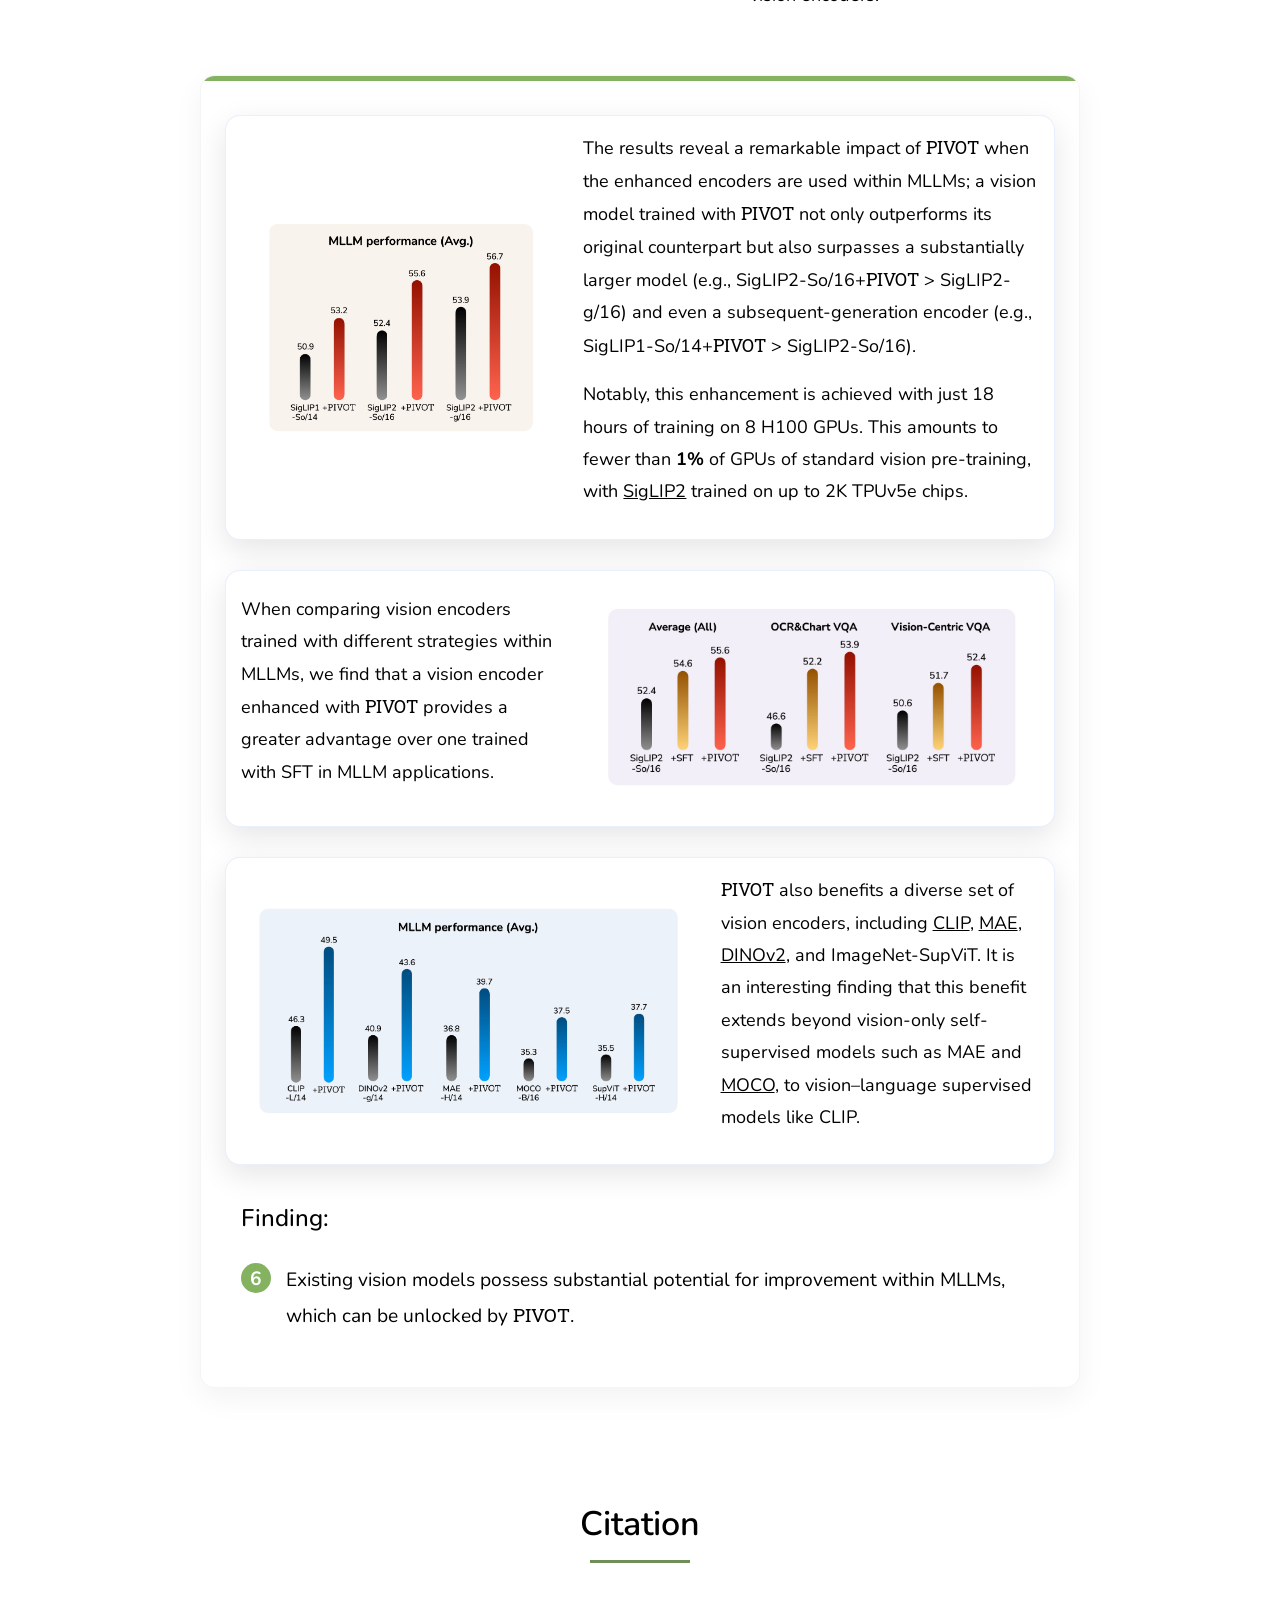
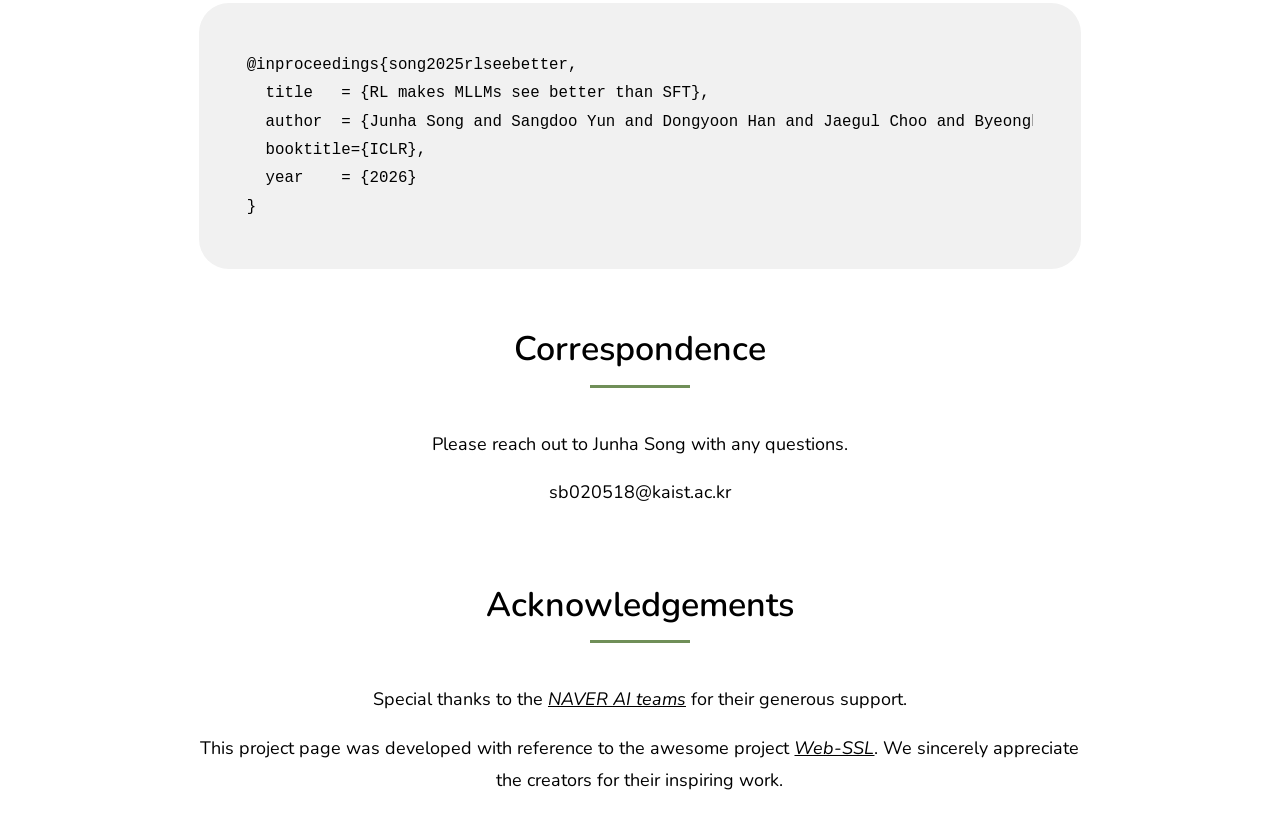
==== commit 6ae199b4: "update code & conf" ====
--- a/index.html
+++ b/index.html
@@ -32,6 +32,7 @@
             <div class="row">
                 <div class="col-lg-11 mx-auto text-center" >
                     <h1 class="paper-title">RL makes MLLMs see better than SFT</h1>
+                    <h4 class="paper-subtitle">ICLR 2026</h4>
                     <div class="author-line">
                         <span><a href="https://www.junha.page/p/about.html" class="author-link">Junha Song<sup>1,2</sup></a></span>
                         <span><a href="https://sangdooyun.github.io/" class="author-link">Sangdoo Yun<sup>2</sup></a></span>
@@ -54,11 +55,11 @@
                         </div>
                     </div>
                     <!-- <div class="mt-4">
-                    <div class="paper-subtitle">ICCV 2025 (Highlight)</div>
+                    <div class="paper-subtitle">ICLR 2026</div>
                     </div> -->
                     <div class="mt-4">
                         <a href="https://www.arxiv.org/abs/2510.16333/" class="btn primary-btn me-2"><i class="fas fa-file-alt me-2"></i>Paper</a>
-                        <a href="https://june-page.github.io/pivot/" class="btn secondary-btn me-2"><i class="fab fa-github me-2"></i>Code (coming soon)</a>
+                        <a href="https://github.com/junha1125/PIVOT" class="btn secondary-btn me-2"><i class="fab fa-github me-2"></i>Code</a>
                     </div>
                 </div>
             </div>
@@ -529,11 +530,11 @@
     <div class="col-lg-10 mx-auto">
       <h2 class="section-title">Citation</h2>
 <div class="citation-box p-5" style="border-radius: 30px;">
-<pre style="margin-bottom:0;"><code>@article{song2025rlseebetter,
+<pre style="margin-bottom:0;"><code>@inproceedings{song2025rlseebetter,
   title   = {RL makes MLLMs see better than SFT},
   author  = {Junha Song and Sangdoo Yun and Dongyoon Han and Jaegul Choo and Byeongho Heo},
-  journal = {arXiv preprint arXiv:2510.16333},
-  year    = {2025}
+  booktitle={ICLR},
+  year    = {2026}
 }</code></pre>
 </div>
     </div>
--- a/styles.css
+++ b/styles.css
@@ -107,7 +107,7 @@
 .paper-subtitle {
     font-weight: 400;
     font-size: 26px;
-    margin-bottom: 30px;
+    margin-bottom: 10px;
     position: relative;
     z-index: 1;
 }
